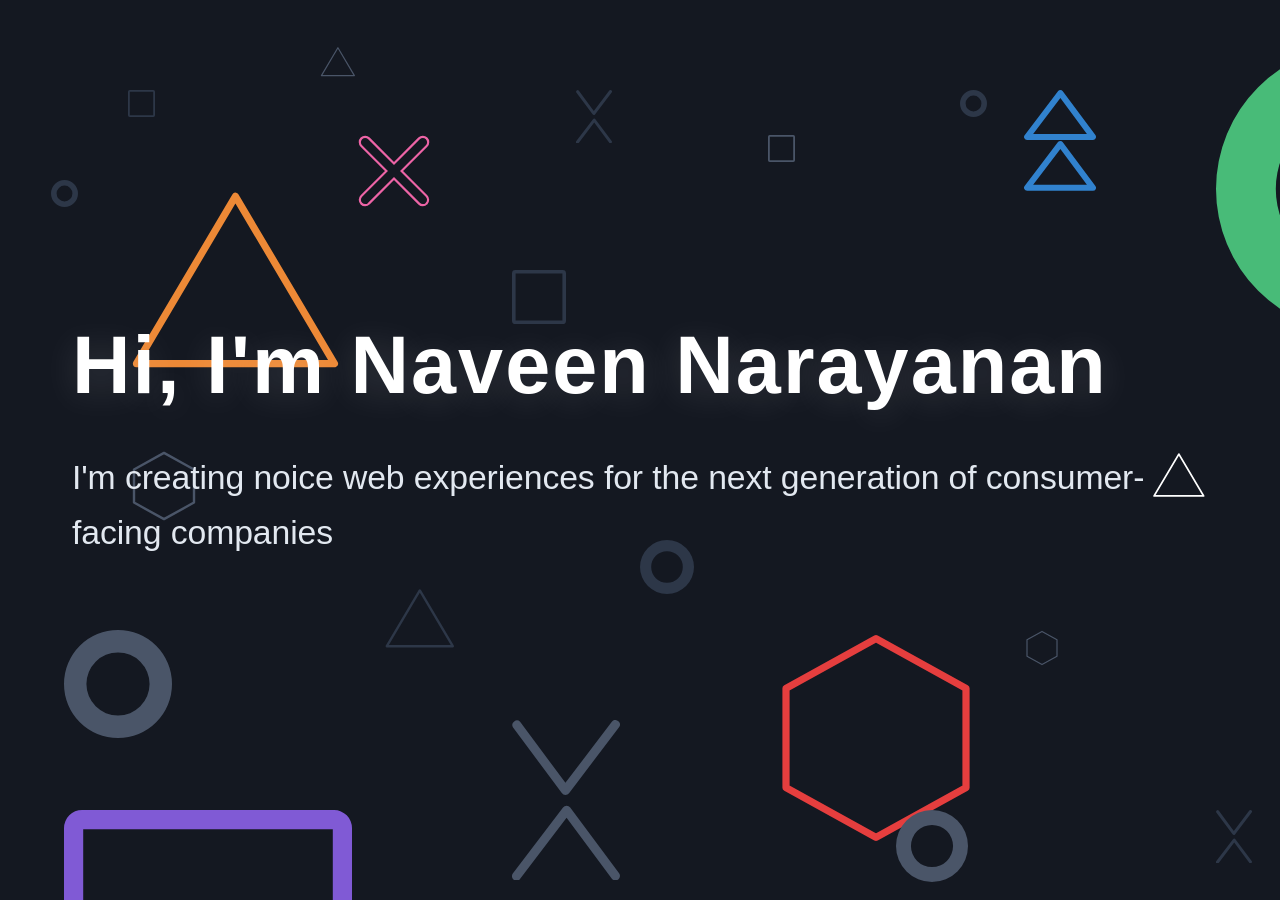
==== index.html @ 20675705 "Updates" ====
<!DOCTYPE html><html lang="en"><head><meta charSet="utf-8"/><meta http-equiv="x-ua-compatible" content="ie=edge"/><meta name="viewport" content="width=device-width, initial-scale=1, shrink-to-fit=no"/><meta name="generator" content="Gatsby 2.24.34"/><title data-react-helmet="true">Cara - Gatsby Starter Portfolio</title><link data-react-helmet="true" rel="icon" type="image/png" sizes="32x32" href="/favicon-32x32.png"/><link data-react-helmet="true" rel="icon" type="image/png" sizes="16x16" href="/favicon-16x16.png"/><link data-react-helmet="true" rel="apple-touch-icon" sizes="180x180" href="/apple-touch-icon.png"/><meta data-react-helmet="true" name="description" content="Playful and Colorful One-Page portfolio featuring Parallax effects and animations"/><meta data-react-helmet="true" name="image" content="https://cara.lekoarts.de/banner.jpg"/><meta data-react-helmet="true" property="og:title" content="Cara - Gatsby Starter Portfolio"/><meta data-react-helmet="true" property="og:url" content="https://cara.lekoarts.de"/><meta data-react-helmet="true" property="og:description" content="Playful and Colorful One-Page portfolio featuring Parallax effects and animations"/><meta data-react-helmet="true" property="og:image" content="https://cara.lekoarts.de/banner.jpg"/><meta data-react-helmet="true" property="og:type" content="website"/><meta data-react-helmet="true" property="og:image:alt" content="Playful and Colorful One-Page portfolio featuring Parallax effects and animations"/><meta data-react-helmet="true" name="twitter:card" content="summary_large_image"/><meta data-react-helmet="true" name="twitter:title" content="Cara - Gatsby Starter Portfolio"/><meta data-react-helmet="true" name="twitter:url" content="https://cara.lekoarts.de"/><meta data-react-helmet="true" name="twitter:description" content="Playful and Colorful One-Page portfolio featuring Parallax effects and animations"/><meta data-react-helmet="true" name="twitter:image" content="https://cara.lekoarts.de/banner.jpg"/><meta data-react-helmet="true" name="twitter:image:alt" content="Playful and Colorful One-Page portfolio featuring Parallax effects and animations"/><meta data-react-helmet="true" name="twitter:creator" content="@lekoarts_de"/><meta data-react-helmet="true" name="gatsby-theme" content="@lekoarts/gatsby-theme-cara"/><link rel="manifest" href="/manifest.webmanifest"/><meta name="theme-color" content="#f6ad55"/><link rel="apple-touch-icon" sizes="192x192" href="/android-chrome-192x192.png"/><link rel="apple-touch-icon" sizes="512x512" href="/android-chrome-512x512.png"/><link as="script" rel="preload" href="/webpack-runtime-1ce9310ed79b4cb9539c.js"/><link as="script" rel="preload" href="/framework-8c8d363c63d1a9a80d21.js"/><link as="script" rel="preload" href="/app-9f03ad0bcc05be706f16.js"/><link as="script" rel="preload" href="/component---node-modules-lekoarts-gatsby-theme-cara-src-templates-cara-tsx-279afef366e03d9f8320.js"/><link as="fetch" rel="preload" href="/page-data\index\page-data.json" crossorigin="anonymous"/><link as="fetch" rel="preload" href="/page-data/sq/d/318001574.json" crossorigin="anonymous"/><link as="fetch" rel="preload" href="/page-data\app-data.json" crossorigin="anonymous"/></head><body><script>(function() { try {
  var mode = localStorage.getItem('theme-ui-color-mode');
  if (!mode) return
  document.body.classList.add('theme-ui-' + mode);
} catch (e) {} })();</script><div id="___gatsby"><style data-emotion-css="7j32ix">body{--theme-ui-colors-transparent:var(--theme-ui-colors-transparent,transparent);--theme-ui-colors-black:var(--theme-ui-colors-black,#000);--theme-ui-colors-white:var(--theme-ui-colors-white,#fff);--theme-ui-colors-gray-0:var(--theme-ui-colors-gray-0,null);--theme-ui-colors-gray-1:var(--theme-ui-colors-gray-1,#f7fafc);--theme-ui-colors-gray-2:var(--theme-ui-colors-gray-2,#edf2f7);--theme-ui-colors-gray-3:var(--theme-ui-colors-gray-3,#e2e8f0);--theme-ui-colors-gray-4:var(--theme-ui-colors-gray-4,#cbd5e0);--theme-ui-colors-gray-5:var(--theme-ui-colors-gray-5,#a0aec0);--theme-ui-colors-gray-6:var(--theme-ui-colors-gray-6,#718096);--theme-ui-colors-gray-7:var(--theme-ui-colors-gray-7,#4a5568);--theme-ui-colors-gray-8:var(--theme-ui-colors-gray-8,#2d3748);--theme-ui-colors-gray-9:var(--theme-ui-colors-gray-9,#1a202c);--theme-ui-colors-red-0:var(--theme-ui-colors-red-0,null);--theme-ui-colors-red-1:var(--theme-ui-colors-red-1,#fff5f5);--theme-ui-colors-red-2:var(--theme-ui-colors-red-2,#fed7d7);--theme-ui-colors-red-3:var(--theme-ui-colors-red-3,#feb2b2);--theme-ui-colors-red-4:var(--theme-ui-colors-red-4,#fc8181);--theme-ui-colors-red-5:var(--theme-ui-colors-red-5,#f56565);--theme-ui-colors-red-6:var(--theme-ui-colors-red-6,#e53e3e);--theme-ui-colors-red-7:var(--theme-ui-colors-red-7,#c53030);--theme-ui-colors-red-8:var(--theme-ui-colors-red-8,#9b2c2c);--theme-ui-colors-red-9:var(--theme-ui-colors-red-9,#742a2a);--theme-ui-colors-orange-0:var(--theme-ui-colors-orange-0,null);--theme-ui-colors-orange-1:var(--theme-ui-colors-orange-1,#fffaf0);--theme-ui-colors-orange-2:var(--theme-ui-colors-orange-2,#feebc8);--theme-ui-colors-orange-3:var(--theme-ui-colors-orange-3,#fbd38d);--theme-ui-colors-orange-4:var(--theme-ui-colors-orange-4,#f6ad55);--theme-ui-colors-orange-5:var(--theme-ui-colors-orange-5,#ed8936);--theme-ui-colors-orange-6:var(--theme-ui-colors-orange-6,#dd6b20);--theme-ui-colors-orange-7:var(--theme-ui-colors-orange-7,#c05621);--theme-ui-colors-orange-8:var(--theme-ui-colors-orange-8,#9c4221);--theme-ui-colors-orange-9:var(--theme-ui-colors-orange-9,#7b341e);--theme-ui-colors-yellow-0:var(--theme-ui-colors-yellow-0,null);--theme-ui-colors-yellow-1:var(--theme-ui-colors-yellow-1,#fffff0);--theme-ui-colors-yellow-2:var(--theme-ui-colors-yellow-2,#fefcbf);--theme-ui-colors-yellow-3:var(--theme-ui-colors-yellow-3,#faf089);--theme-ui-colors-yellow-4:var(--theme-ui-colors-yellow-4,#f6e05e);--theme-ui-colors-yellow-5:var(--theme-ui-colors-yellow-5,#ecc94b);--theme-ui-colors-yellow-6:var(--theme-ui-colors-yellow-6,#d69e2e);--theme-ui-colors-yellow-7:var(--theme-ui-colors-yellow-7,#b7791f);--theme-ui-colors-yellow-8:var(--theme-ui-colors-yellow-8,#975a16);--theme-ui-colors-yellow-9:var(--theme-ui-colors-yellow-9,#744210);--theme-ui-colors-green-0:var(--theme-ui-colors-green-0,null);--theme-ui-colors-green-1:var(--theme-ui-colors-green-1,#f0fff4);--theme-ui-colors-green-2:var(--theme-ui-colors-green-2,#c6f6d5);--theme-ui-colors-green-3:var(--theme-ui-colors-green-3,#9ae6b4);--theme-ui-colors-green-4:var(--theme-ui-colors-green-4,#68d391);--theme-ui-colors-green-5:var(--theme-ui-colors-green-5,#48bb78);--theme-ui-colors-green-6:var(--theme-ui-colors-green-6,#38a169);--theme-ui-colors-green-7:var(--theme-ui-colors-green-7,#2f855a);--theme-ui-colors-green-8:var(--theme-ui-colors-green-8,#276749);--theme-ui-colors-green-9:var(--theme-ui-colors-green-9,#22543d);--theme-ui-colors-teal-0:var(--theme-ui-colors-teal-0,null);--theme-ui-colors-teal-1:var(--theme-ui-colors-teal-1,#e6fffa);--theme-ui-colors-teal-2:var(--theme-ui-colors-teal-2,#b2f5ea);--theme-ui-colors-teal-3:var(--theme-ui-colors-teal-3,#81e6d9);--theme-ui-colors-teal-4:var(--theme-ui-colors-teal-4,#4fd1c5);--theme-ui-colors-teal-5:var(--theme-ui-colors-teal-5,#38b2ac);--theme-ui-colors-teal-6:var(--theme-ui-colors-teal-6,#319795);--theme-ui-colors-teal-7:var(--theme-ui-colors-teal-7,#2c7a7b);--theme-ui-colors-teal-8:var(--theme-ui-colors-teal-8,#285e61);--theme-ui-colors-teal-9:var(--theme-ui-colors-teal-9,#234e52);--theme-ui-colors-blue-0:var(--theme-ui-colors-blue-0,null);--theme-ui-colors-blue-1:var(--theme-ui-colors-blue-1,#ebf8ff);--theme-ui-colors-blue-2:var(--theme-ui-colors-blue-2,#bee3f8);--theme-ui-colors-blue-3:var(--theme-ui-colors-blue-3,#90cdf4);--theme-ui-colors-blue-4:var(--theme-ui-colors-blue-4,#63b3ed);--theme-ui-colors-blue-5:var(--theme-ui-colors-blue-5,#4299e1);--theme-ui-colors-blue-6:var(--theme-ui-colors-blue-6,#3182ce);--theme-ui-colors-blue-7:var(--theme-ui-colors-blue-7,#2b6cb0);--theme-ui-colors-blue-8:var(--theme-ui-colors-blue-8,#2c5282);--theme-ui-colors-blue-9:var(--theme-ui-colors-blue-9,#2a4365);--theme-ui-colors-indigo-0:var(--theme-ui-colors-indigo-0,null);--theme-ui-colors-indigo-1:var(--theme-ui-colors-indigo-1,#ebf4ff);--theme-ui-colors-indigo-2:var(--theme-ui-colors-indigo-2,#c3dafe);--theme-ui-colors-indigo-3:var(--theme-ui-colors-indigo-3,#a3bffa);--theme-ui-colors-indigo-4:var(--theme-ui-colors-indigo-4,#7f9cf5);--theme-ui-colors-indigo-5:var(--theme-ui-colors-indigo-5,#667eea);--theme-ui-colors-indigo-6:var(--theme-ui-colors-indigo-6,#5a67d8);--theme-ui-colors-indigo-7:var(--theme-ui-colors-indigo-7,#4c51bf);--theme-ui-colors-indigo-8:var(--theme-ui-colors-indigo-8,#434190);--theme-ui-colors-indigo-9:var(--theme-ui-colors-indigo-9,#3c366b);--theme-ui-colors-purple-0:var(--theme-ui-colors-purple-0,null);--theme-ui-colors-purple-1:var(--theme-ui-colors-purple-1,#faf5ff);--theme-ui-colors-purple-2:var(--theme-ui-colors-purple-2,#e9d8fd);--theme-ui-colors-purple-3:var(--theme-ui-colors-purple-3,#d6bcfa);--theme-ui-colors-purple-4:var(--theme-ui-colors-purple-4,#b794f4);--theme-ui-colors-purple-5:var(--theme-ui-colors-purple-5,#9f7aea);--theme-ui-colors-purple-6:var(--theme-ui-colors-purple-6,#805ad5);--theme-ui-colors-purple-7:var(--theme-ui-colors-purple-7,#6b46c1);--theme-ui-colors-purple-8:var(--theme-ui-colors-purple-8,#553c9a);--theme-ui-colors-purple-9:var(--theme-ui-colors-purple-9,#44337a);--theme-ui-colors-pink-0:var(--theme-ui-colors-pink-0,null);--theme-ui-colors-pink-1:var(--theme-ui-colors-pink-1,#fff5f7);--theme-ui-colors-pink-2:var(--theme-ui-colors-pink-2,#fed7e2);--theme-ui-colors-pink-3:var(--theme-ui-colors-pink-3,#fbb6ce);--theme-ui-colors-pink-4:var(--theme-ui-colors-pink-4,#f687b3);--theme-ui-colors-pink-5:var(--theme-ui-colors-pink-5,#ed64a6);--theme-ui-colors-pink-6:var(--theme-ui-colors-pink-6,#d53f8c);--theme-ui-colors-pink-7:var(--theme-ui-colors-pink-7,#b83280);--theme-ui-colors-pink-8:var(--theme-ui-colors-pink-8,#97266d);--theme-ui-colors-pink-9:var(--theme-ui-colors-pink-9,#702459);--theme-ui-colors-grayDark:var(--theme-ui-colors-grayDark,#2d3748);--theme-ui-colors-text:var(--theme-ui-colors-text,#e2e8f0);--theme-ui-colors-background:var(--theme-ui-colors-background,#141821);--theme-ui-colors-primary:var(--theme-ui-colors-primary,#f6ad55);--theme-ui-colors-primaryHover:var(--theme-ui-colors-primaryHover,#2c5282);--theme-ui-colors-secondary:var(--theme-ui-colors-secondary,#5a67d8);--theme-ui-colors-muted:var(--theme-ui-colors-muted,#e2e8f0);--theme-ui-colors-success:var(--theme-ui-colors-success,#9ae6b4);--theme-ui-colors-info:var(--theme-ui-colors-info,#63b3ed);--theme-ui-colors-warning:var(--theme-ui-colors-warning,#faf089);--theme-ui-colors-danger:var(--theme-ui-colors-danger,#feb2b2);--theme-ui-colors-light:var(--theme-ui-colors-light,#f7fafc);--theme-ui-colors-dark:var(--theme-ui-colors-dark,#2d3748);--theme-ui-colors-textMuted:var(--theme-ui-colors-textMuted,#a0aec0);--theme-ui-colors-heading:var(--theme-ui-colors-heading,#fff);--theme-ui-colors-divider:var(--theme-ui-colors-divider,#2d3748);--theme-ui-colors-icon_brightest:var(--theme-ui-colors-icon_brightest,#fff);--theme-ui-colors-icon_darker:var(--theme-ui-colors-icon_darker,#4a5568);--theme-ui-colors-icon_darkest:var(--theme-ui-colors-icon_darkest,#2d3748);--theme-ui-colors-icon_red:var(--theme-ui-colors-icon_red,#e53e3e);--theme-ui-colors-icon_blue:var(--theme-ui-colors-icon_blue,#3182ce);--theme-ui-colors-icon_orange:var(--theme-ui-colors-icon_orange,#ed8936);--theme-ui-colors-icon_yellow:var(--theme-ui-colors-icon_yellow,#ecc94b);--theme-ui-colors-icon_pink:var(--theme-ui-colors-icon_pink,#ed64a6);--theme-ui-colors-icon_purple:var(--theme-ui-colors-icon_purple,#805ad5);--theme-ui-colors-icon_green:var(--theme-ui-colors-icon_green,#48bb78);color:var(--theme-ui-colors-text,#e2e8f0);background-color:var(--theme-ui-colors-background,#141821);}body.theme-ui-light{--theme-ui-colors-text:var(--theme-ui-colors-modes-light-text,#2d3748);--theme-ui-colors-heading:var(--theme-ui-colors-modes-light-heading,#000);--theme-ui-colors-primary:var(--theme-ui-colors-modes-light-primary,#c05621);--theme-ui-colors-background:var(--theme-ui-colors-modes-light-background,#f7fafc);--theme-ui-colors-divider:var(--theme-ui-colors-modes-light-divider,#edf2f7);--theme-ui-colors-textMuted:var(--theme-ui-colors-modes-light-textMuted,#718096);--theme-ui-colors-icon_brightest:var(--theme-ui-colors-modes-light-icon_brightest,#edf2f7);--theme-ui-colors-icon_darker:var(--theme-ui-colors-modes-light-icon_darker,#cbd5e0);--theme-ui-colors-icon_darkest:var(--theme-ui-colors-modes-light-icon_darkest,#718096);}</style><style data-emotion-css="xopoh3">*{box-sizing:border-box;}body{margin:0;font-family:-apple-system,BlinkMacSystemFont,"Segoe UI",Roboto,"Helvetica Neue",Arial,"Noto Sans",sans-serif,"Apple Color Emoji","Segoe UI Emoji","Segoe UI Symbol","Noto Color Emoji";line-height:1.625;font-weight:400;padding:0;box-sizing:border-box;text-rendering:optimizeLegibility;-webkit-font-smoothing:antialiased;-moz-osx-font-smoothing:grayscale;color:var(--theme-ui-colors-text,#e2e8f0);background-color:var(--theme-ui-colors-background,#141821);}body a{color:var(--theme-ui-colors-primary,#f6ad55);-webkit-text-decoration:none;text-decoration:none;-webkit-transition:all 0.3s ease-in-out;transition:all 0.3s ease-in-out;}body a:hover{color:var(--theme-ui-colors-primary,#f6ad55);-webkit-text-decoration:none;text-decoration:none;}</style><div style="outline:none" tabindex="-1" id="gatsby-focus-wrapper"><style data-emotion-css="519kn6">*{box-sizing:inherit;}*:before{box-sizing:inherit;}*:after{box-sizing:inherit;}html{font-size:18px;-webkit-text-size-adjust:100%;}img{border-style:none;}pre{font-family:monospace;font-size:1em;}[hidden]{display:none;}::selection{background-color:var(--theme-ui-colors-primary,#f6ad55);color:var(--theme-ui-colors-background,#141821);}</style><main class=""><div style="position:absolute;width:100%;height:100%;overflow:scroll;overflow-y:scroll;overflow-x:hidden;-webkit-overflow-scrolling:touch;-webkit-transform:translate(0px,0px);-ms-transform:translate(0px,0px);transform:translate3d(0px,0px,0px)"></div></main></div><div id="gatsby-announcer" style="position:absolute;top:0;width:1px;height:1px;padding:0;overflow:hidden;clip:rect(0, 0, 0, 0);white-space:nowrap;border:0" aria-live="assertive" aria-atomic="true"></div></div><script id="gatsby-script-loader">/*<![CDATA[*/window.pagePath="/";/*]]>*/</script><script id="gatsby-chunk-mapping">/*<![CDATA[*/window.___chunkMapping={"polyfill":["/polyfill-05ca266ba135f47d33f0.js"],"app":["/app-9f03ad0bcc05be706f16.js"],"component---node-modules-gatsby-plugin-offline-app-shell-js":["/component---node-modules-gatsby-plugin-offline-app-shell-js-02e8e9a638a311206d60.js"],"component---node-modules-lekoarts-gatsby-theme-cara-src-templates-cara-tsx":["/component---node-modules-lekoarts-gatsby-theme-cara-src-templates-cara-tsx-279afef366e03d9f8320.js"]};/*]]>*/</script><script src="/polyfill-05ca266ba135f47d33f0.js" nomodule=""></script><script src="/component---node-modules-lekoarts-gatsby-theme-cara-src-templates-cara-tsx-279afef366e03d9f8320.js" async=""></script><script src="/app-9f03ad0bcc05be706f16.js" async=""></script><script src="/framework-8c8d363c63d1a9a80d21.js" async=""></script><script src="/webpack-runtime-1ce9310ed79b4cb9539c.js" async=""></script></body></html>
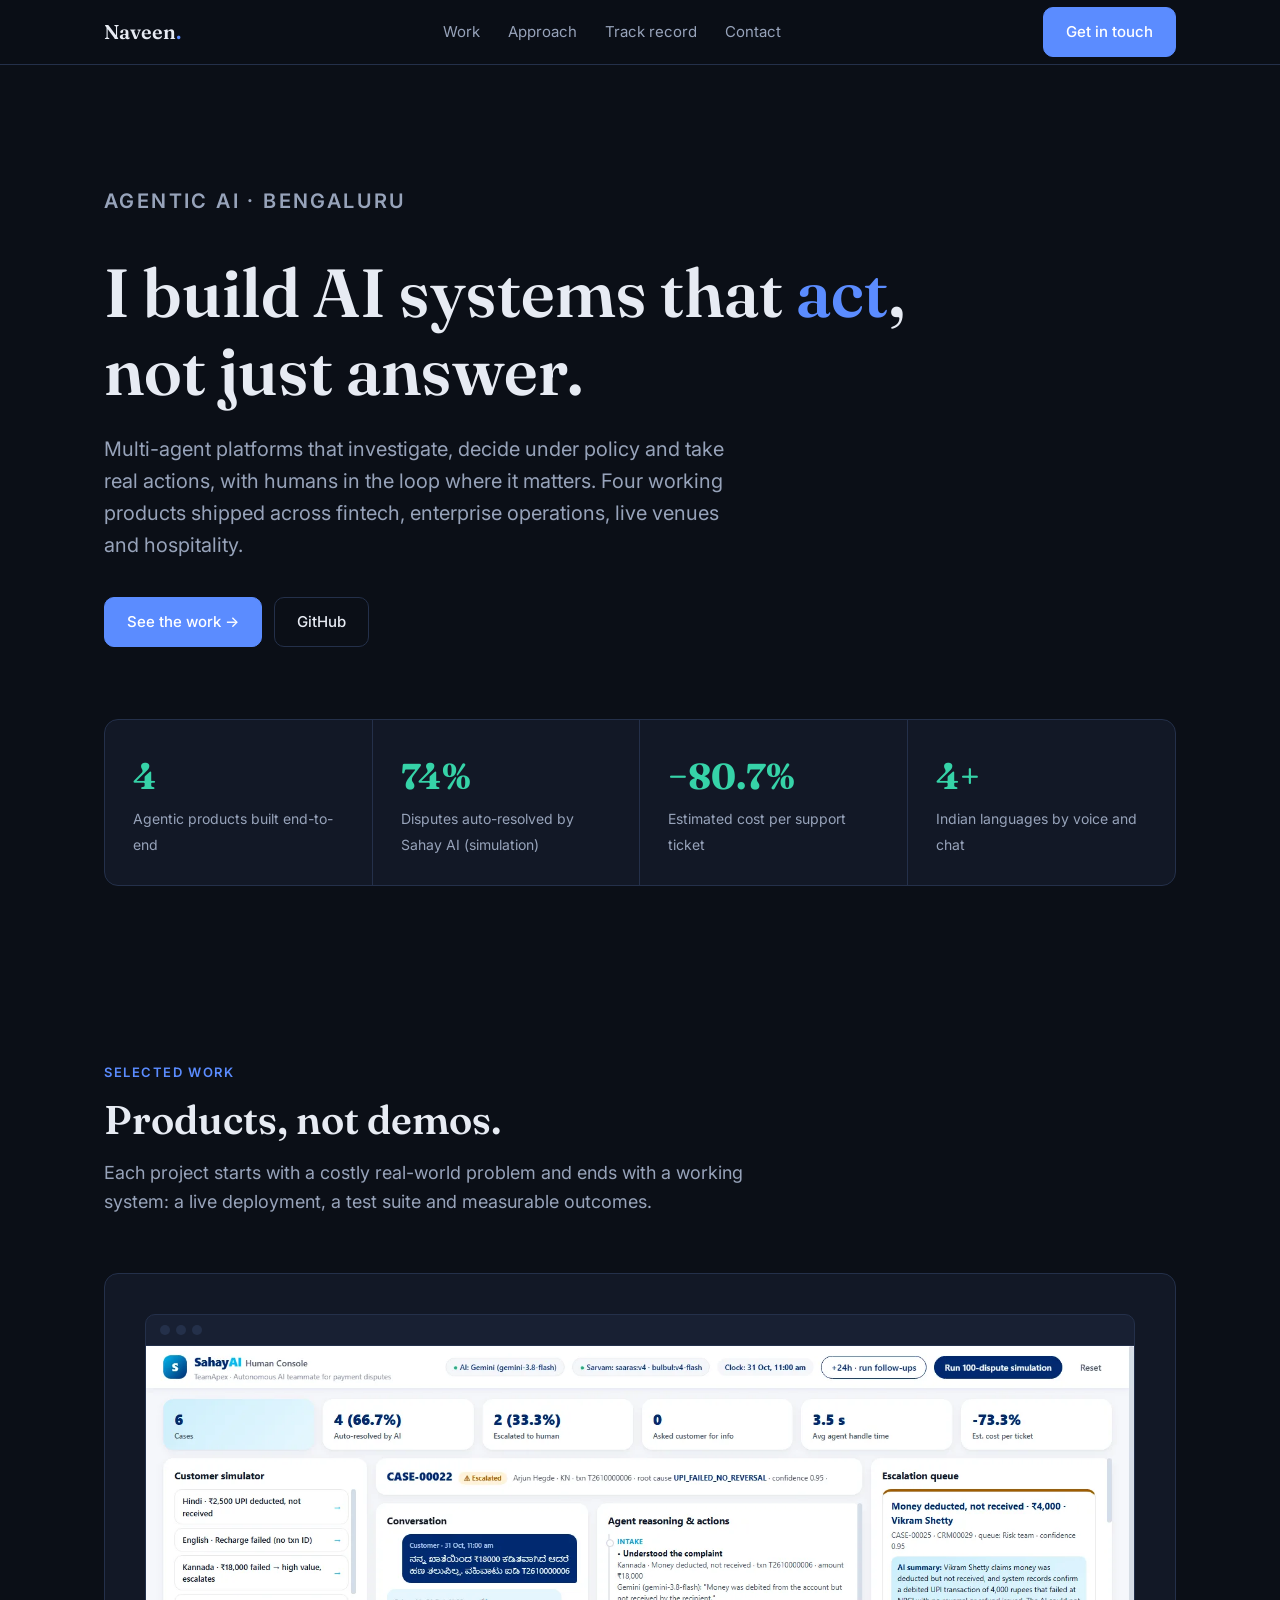
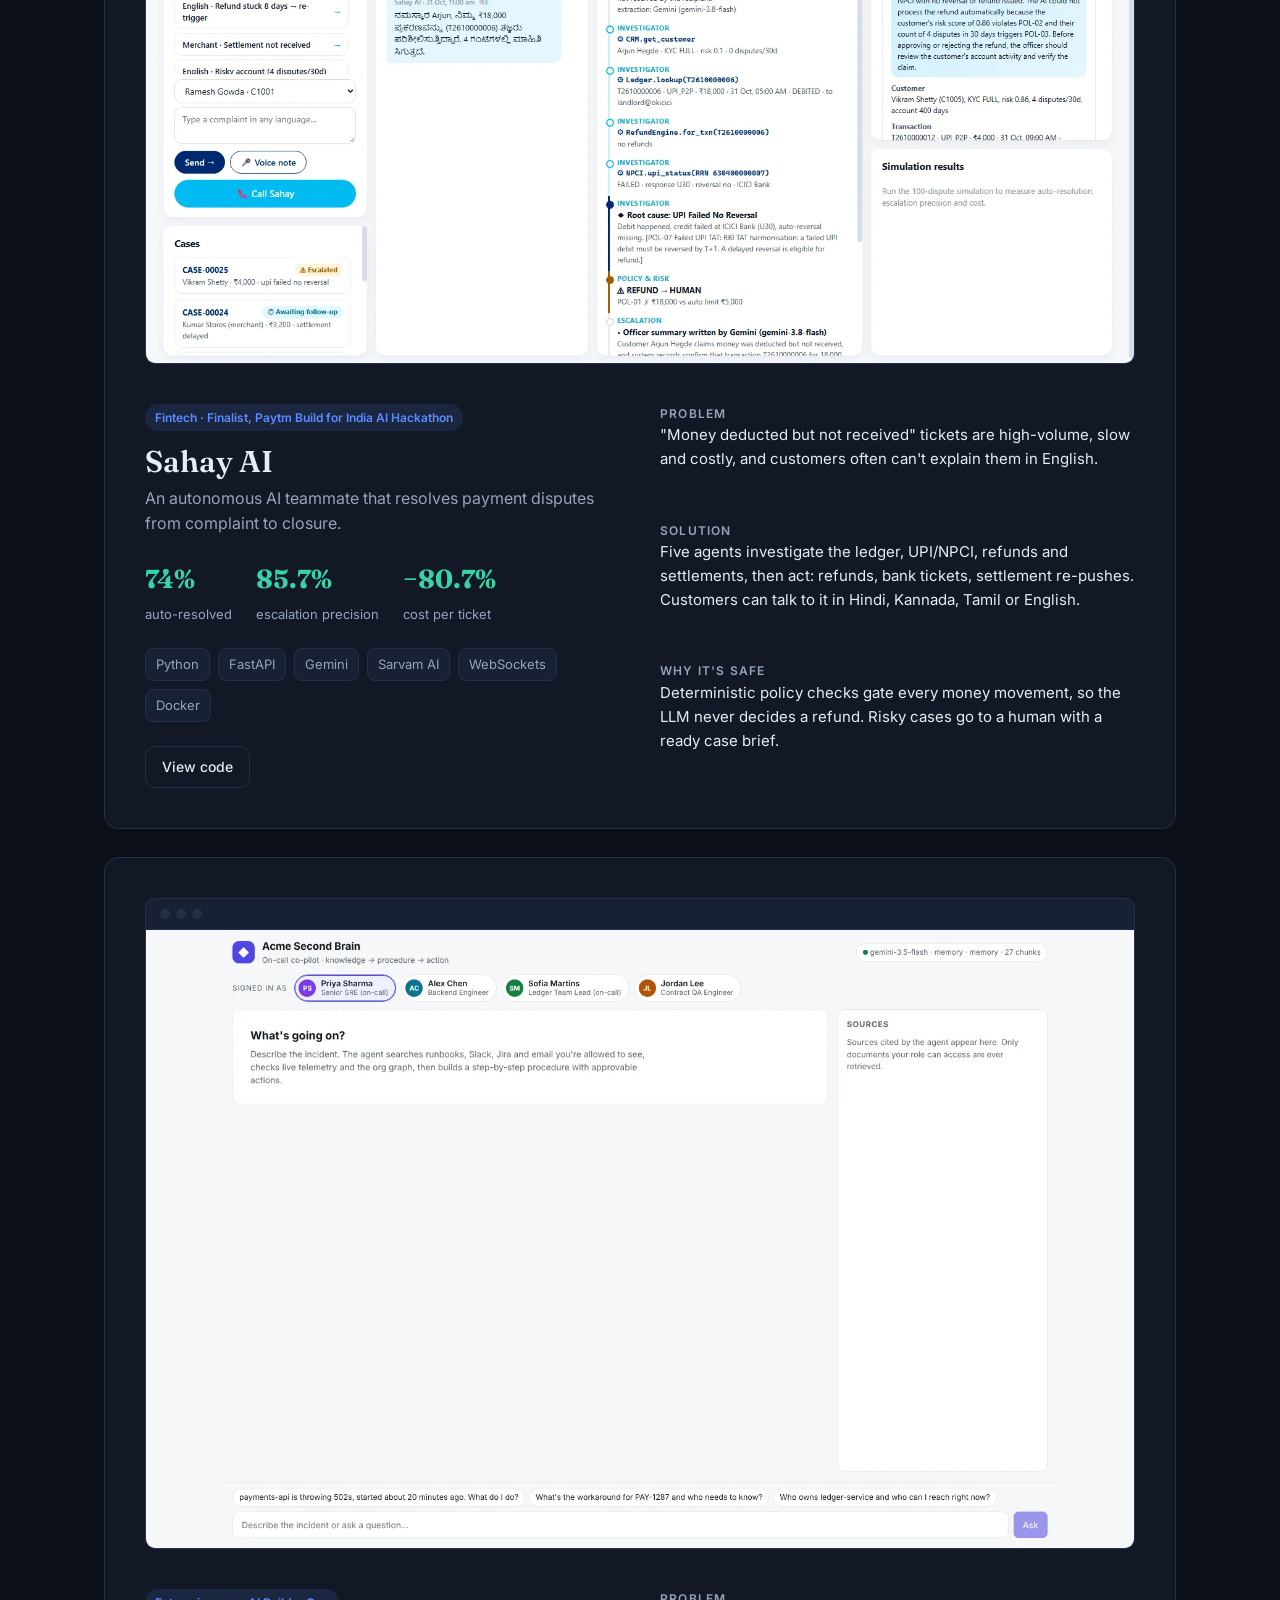
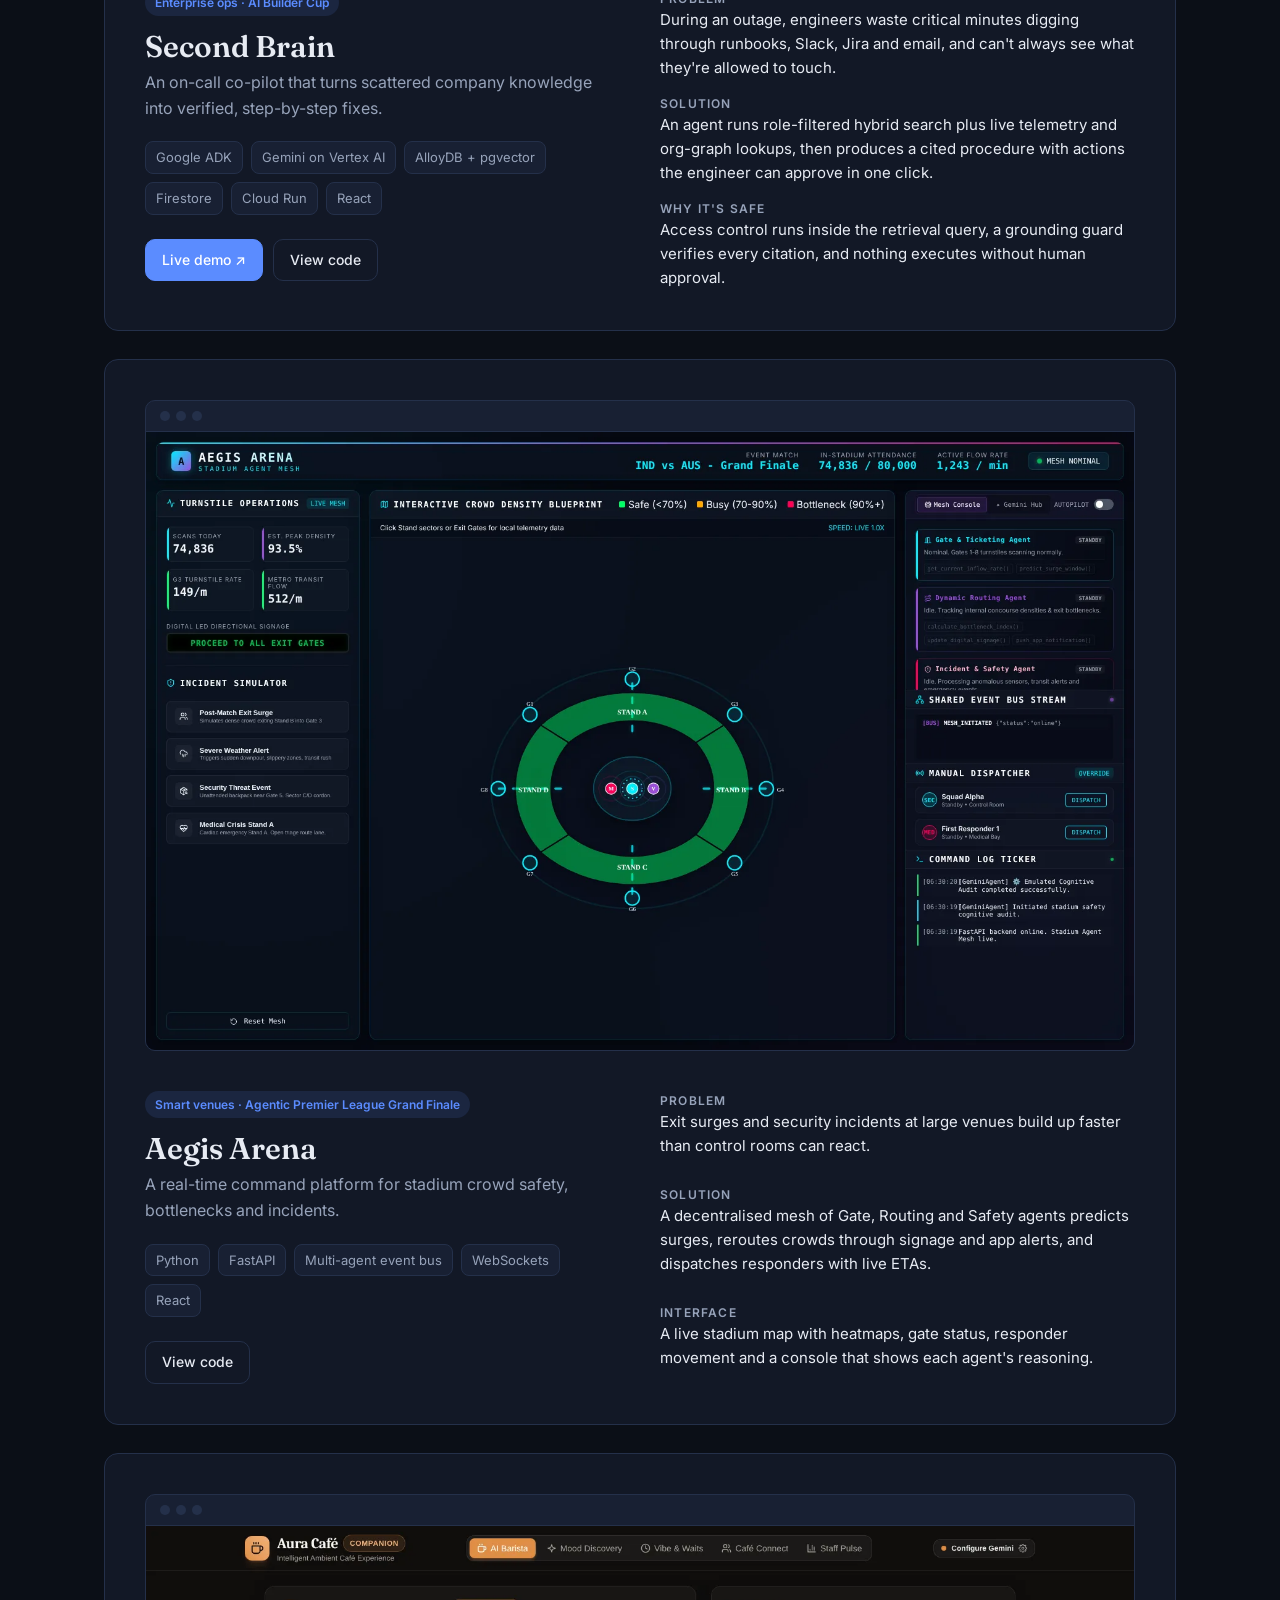
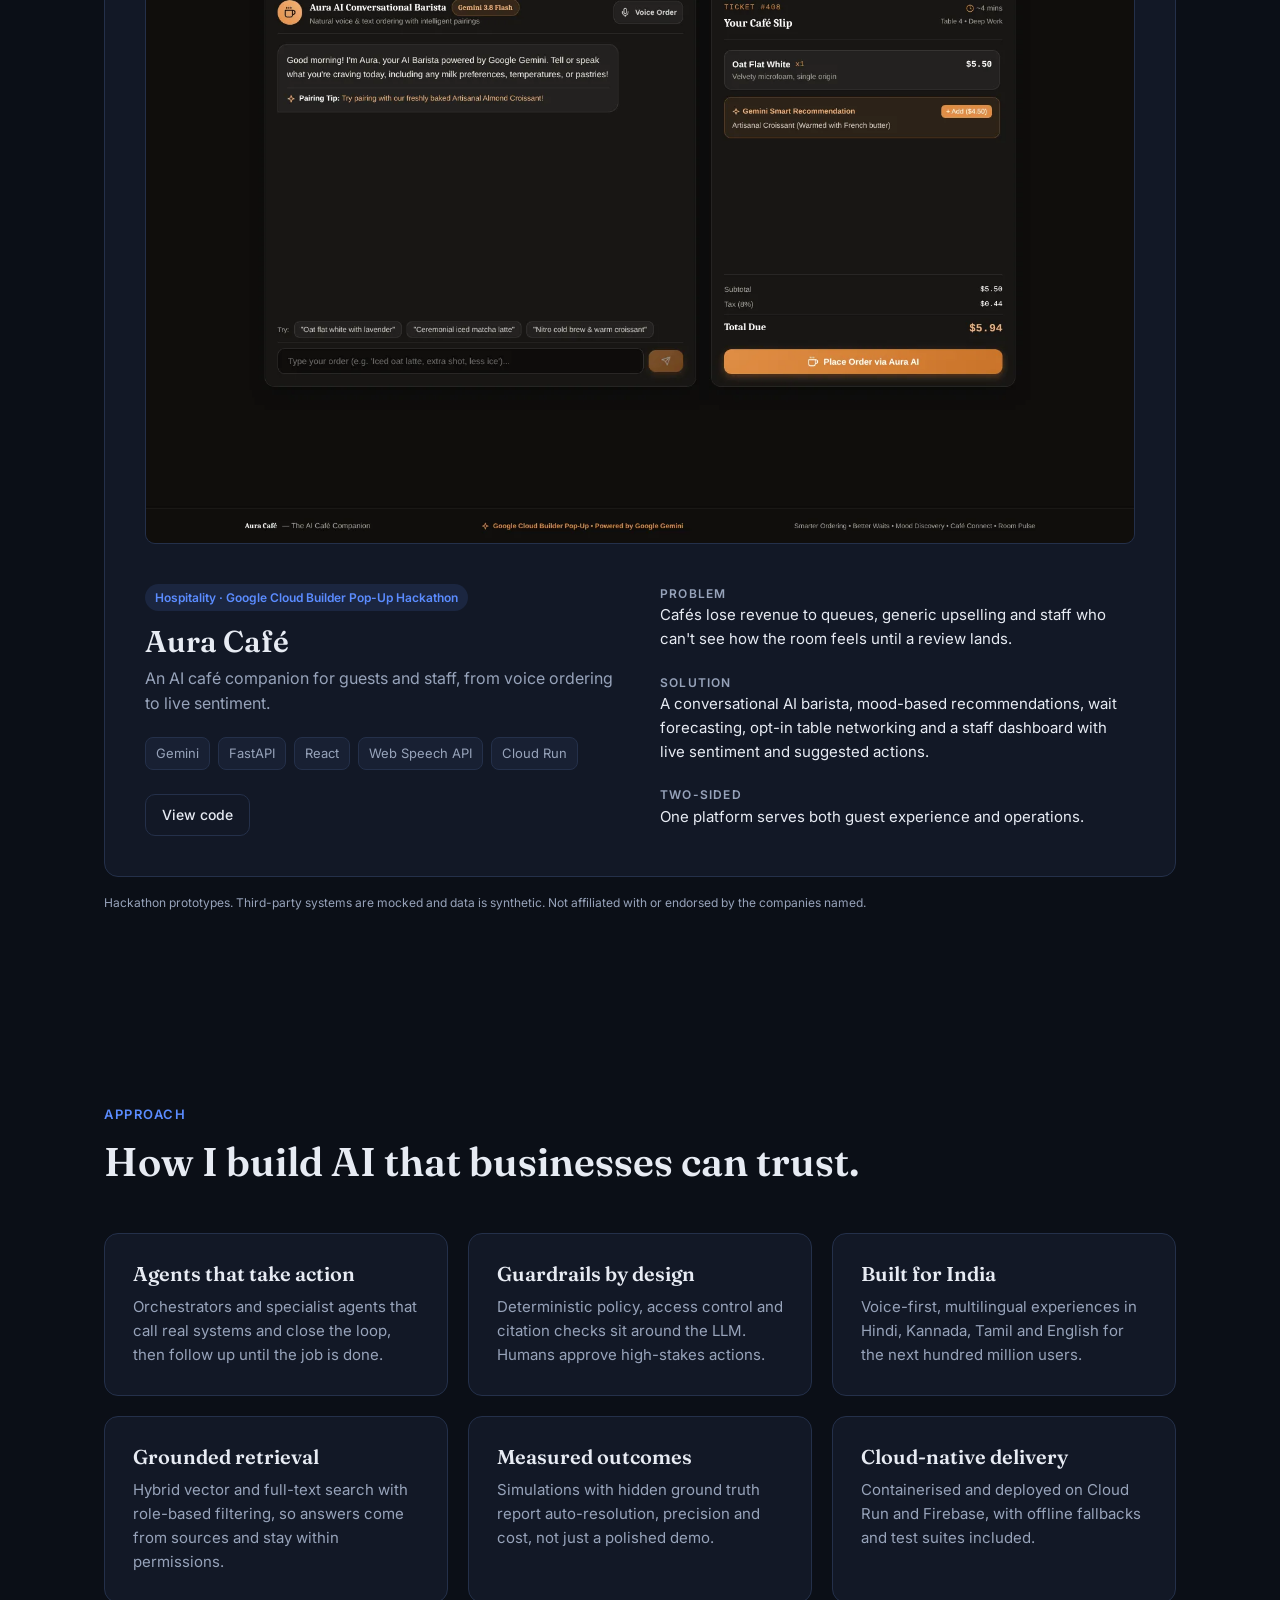
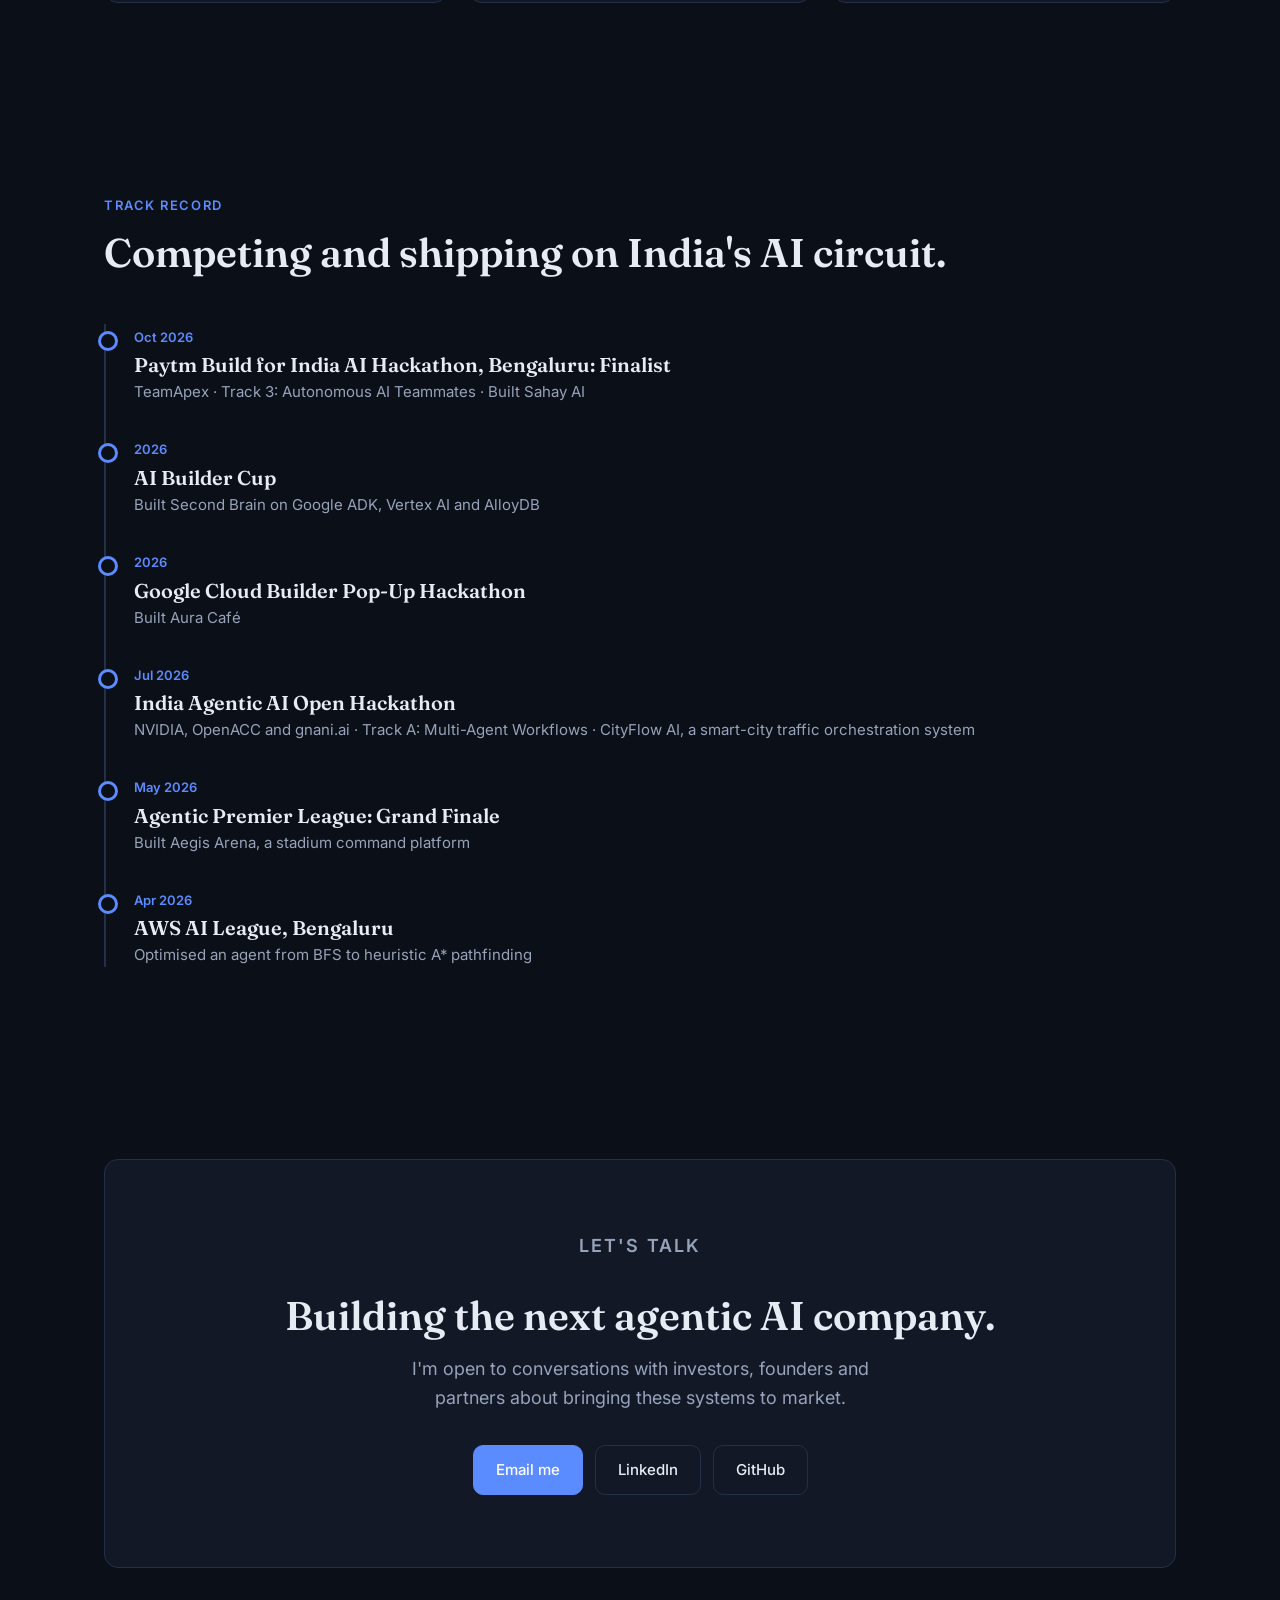
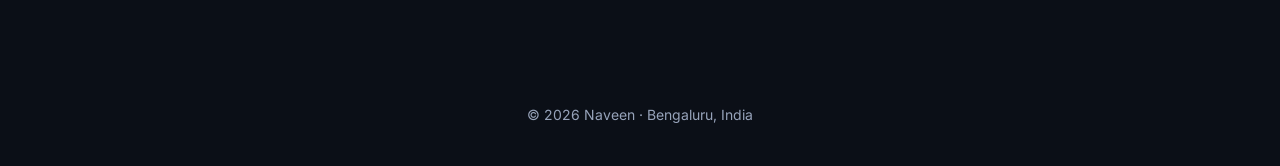
==== commit 87fbe3d9: "first commit" ====
--- a/index.html
+++ b/index.html
@@ -1,5 +1,433 @@
-<!DOCTYPE html><html lang="en"><head><meta charSet="utf-8"/><meta http-equiv="x-ua-compatible" content="ie=edge"/><meta name="viewport" content="width=device-width, initial-scale=1, shrink-to-fit=no"/><meta name="generator" content="Gatsby 2.24.34"/><title data-react-helmet="true">Cara - Gatsby Starter Portfolio</title><link data-react-helmet="true" rel="icon" type="image/png" sizes="32x32" href="/favicon-32x32.png"/><link data-react-helmet="true" rel="icon" type="image/png" sizes="16x16" href="/favicon-16x16.png"/><link data-react-helmet="true" rel="apple-touch-icon" sizes="180x180" href="/apple-touch-icon.png"/><meta data-react-helmet="true" name="description" content="Playful and Colorful One-Page portfolio featuring Parallax effects and animations"/><meta data-react-helmet="true" name="image" content="https://cara.lekoarts.de/banner.jpg"/><meta data-react-helmet="true" property="og:title" content="Cara - Gatsby Starter Portfolio"/><meta data-react-helmet="true" property="og:url" content="https://cara.lekoarts.de"/><meta data-react-helmet="true" property="og:description" content="Playful and Colorful One-Page portfolio featuring Parallax effects and animations"/><meta data-react-helmet="true" property="og:image" content="https://cara.lekoarts.de/banner.jpg"/><meta data-react-helmet="true" property="og:type" content="website"/><meta data-react-helmet="true" property="og:image:alt" content="Playful and Colorful One-Page portfolio featuring Parallax effects and animations"/><meta data-react-helmet="true" name="twitter:card" content="summary_large_image"/><meta data-react-helmet="true" name="twitter:title" content="Cara - Gatsby Starter Portfolio"/><meta data-react-helmet="true" name="twitter:url" content="https://cara.lekoarts.de"/><meta data-react-helmet="true" name="twitter:description" content="Playful and Colorful One-Page portfolio featuring Parallax effects and animations"/><meta data-react-helmet="true" name="twitter:image" content="https://cara.lekoarts.de/banner.jpg"/><meta data-react-helmet="true" name="twitter:image:alt" content="Playful and Colorful One-Page portfolio featuring Parallax effects and animations"/><meta data-react-helmet="true" name="twitter:creator" content="@lekoarts_de"/><meta data-react-helmet="true" name="gatsby-theme" content="@lekoarts/gatsby-theme-cara"/><link rel="manifest" href="/manifest.webmanifest"/><meta name="theme-color" content="#f6ad55"/><link rel="apple-touch-icon" sizes="192x192" href="/android-chrome-192x192.png"/><link rel="apple-touch-icon" sizes="512x512" href="/android-chrome-512x512.png"/><link as="script" rel="preload" href="/webpack-runtime-1ce9310ed79b4cb9539c.js"/><link as="script" rel="preload" href="/framework-8c8d363c63d1a9a80d21.js"/><link as="script" rel="preload" href="/app-9f03ad0bcc05be706f16.js"/><link as="script" rel="preload" href="/component---node-modules-lekoarts-gatsby-theme-cara-src-templates-cara-tsx-279afef366e03d9f8320.js"/><link as="fetch" rel="preload" href="/page-data\index\page-data.json" crossorigin="anonymous"/><link as="fetch" rel="preload" href="/page-data/sq/d/318001574.json" crossorigin="anonymous"/><link as="fetch" rel="preload" href="/page-data\app-data.json" crossorigin="anonymous"/></head><body><script>(function() { try {
-  var mode = localStorage.getItem('theme-ui-color-mode');
-  if (!mode) return
-  document.body.classList.add('theme-ui-' + mode);
-} catch (e) {} })();</script><div id="___gatsby"><style data-emotion-css="7j32ix">body{--theme-ui-colors-transparent:var(--theme-ui-colors-transparent,transparent);--theme-ui-colors-black:var(--theme-ui-colors-black,#000);--theme-ui-colors-white:var(--theme-ui-colors-white,#fff);--theme-ui-colors-gray-0:var(--theme-ui-colors-gray-0,null);--theme-ui-colors-gray-1:var(--theme-ui-colors-gray-1,#f7fafc);--theme-ui-colors-gray-2:var(--theme-ui-colors-gray-2,#edf2f7);--theme-ui-colors-gray-3:var(--theme-ui-colors-gray-3,#e2e8f0);--theme-ui-colors-gray-4:var(--theme-ui-colors-gray-4,#cbd5e0);--theme-ui-colors-gray-5:var(--theme-ui-colors-gray-5,#a0aec0);--theme-ui-colors-gray-6:var(--theme-ui-colors-gray-6,#718096);--theme-ui-colors-gray-7:var(--theme-ui-colors-gray-7,#4a5568);--theme-ui-colors-gray-8:var(--theme-ui-colors-gray-8,#2d3748);--theme-ui-colors-gray-9:var(--theme-ui-colors-gray-9,#1a202c);--theme-ui-colors-red-0:var(--theme-ui-colors-red-0,null);--theme-ui-colors-red-1:var(--theme-ui-colors-red-1,#fff5f5);--theme-ui-colors-red-2:var(--theme-ui-colors-red-2,#fed7d7);--theme-ui-colors-red-3:var(--theme-ui-colors-red-3,#feb2b2);--theme-ui-colors-red-4:var(--theme-ui-colors-red-4,#fc8181);--theme-ui-colors-red-5:var(--theme-ui-colors-red-5,#f56565);--theme-ui-colors-red-6:var(--theme-ui-colors-red-6,#e53e3e);--theme-ui-colors-red-7:var(--theme-ui-colors-red-7,#c53030);--theme-ui-colors-red-8:var(--theme-ui-colors-red-8,#9b2c2c);--theme-ui-colors-red-9:var(--theme-ui-colors-red-9,#742a2a);--theme-ui-colors-orange-0:var(--theme-ui-colors-orange-0,null);--theme-ui-colors-orange-1:var(--theme-ui-colors-orange-1,#fffaf0);--theme-ui-colors-orange-2:var(--theme-ui-colors-orange-2,#feebc8);--theme-ui-colors-orange-3:var(--theme-ui-colors-orange-3,#fbd38d);--theme-ui-colors-orange-4:var(--theme-ui-colors-orange-4,#f6ad55);--theme-ui-colors-orange-5:var(--theme-ui-colors-orange-5,#ed8936);--theme-ui-colors-orange-6:var(--theme-ui-colors-orange-6,#dd6b20);--theme-ui-colors-orange-7:var(--theme-ui-colors-orange-7,#c05621);--theme-ui-colors-orange-8:var(--theme-ui-colors-orange-8,#9c4221);--theme-ui-colors-orange-9:var(--theme-ui-colors-orange-9,#7b341e);--theme-ui-colors-yellow-0:var(--theme-ui-colors-yellow-0,null);--theme-ui-colors-yellow-1:var(--theme-ui-colors-yellow-1,#fffff0);--theme-ui-colors-yellow-2:var(--theme-ui-colors-yellow-2,#fefcbf);--theme-ui-colors-yellow-3:var(--theme-ui-colors-yellow-3,#faf089);--theme-ui-colors-yellow-4:var(--theme-ui-colors-yellow-4,#f6e05e);--theme-ui-colors-yellow-5:var(--theme-ui-colors-yellow-5,#ecc94b);--theme-ui-colors-yellow-6:var(--theme-ui-colors-yellow-6,#d69e2e);--theme-ui-colors-yellow-7:var(--theme-ui-colors-yellow-7,#b7791f);--theme-ui-colors-yellow-8:var(--theme-ui-colors-yellow-8,#975a16);--theme-ui-colors-yellow-9:var(--theme-ui-colors-yellow-9,#744210);--theme-ui-colors-green-0:var(--theme-ui-colors-green-0,null);--theme-ui-colors-green-1:var(--theme-ui-colors-green-1,#f0fff4);--theme-ui-colors-green-2:var(--theme-ui-colors-green-2,#c6f6d5);--theme-ui-colors-green-3:var(--theme-ui-colors-green-3,#9ae6b4);--theme-ui-colors-green-4:var(--theme-ui-colors-green-4,#68d391);--theme-ui-colors-green-5:var(--theme-ui-colors-green-5,#48bb78);--theme-ui-colors-green-6:var(--theme-ui-colors-green-6,#38a169);--theme-ui-colors-green-7:var(--theme-ui-colors-green-7,#2f855a);--theme-ui-colors-green-8:var(--theme-ui-colors-green-8,#276749);--theme-ui-colors-green-9:var(--theme-ui-colors-green-9,#22543d);--theme-ui-colors-teal-0:var(--theme-ui-colors-teal-0,null);--theme-ui-colors-teal-1:var(--theme-ui-colors-teal-1,#e6fffa);--theme-ui-colors-teal-2:var(--theme-ui-colors-teal-2,#b2f5ea);--theme-ui-colors-teal-3:var(--theme-ui-colors-teal-3,#81e6d9);--theme-ui-colors-teal-4:var(--theme-ui-colors-teal-4,#4fd1c5);--theme-ui-colors-teal-5:var(--theme-ui-colors-teal-5,#38b2ac);--theme-ui-colors-teal-6:var(--theme-ui-colors-teal-6,#319795);--theme-ui-colors-teal-7:var(--theme-ui-colors-teal-7,#2c7a7b);--theme-ui-colors-teal-8:var(--theme-ui-colors-teal-8,#285e61);--theme-ui-colors-teal-9:var(--theme-ui-colors-teal-9,#234e52);--theme-ui-colors-blue-0:var(--theme-ui-colors-blue-0,null);--theme-ui-colors-blue-1:var(--theme-ui-colors-blue-1,#ebf8ff);--theme-ui-colors-blue-2:var(--theme-ui-colors-blue-2,#bee3f8);--theme-ui-colors-blue-3:var(--theme-ui-colors-blue-3,#90cdf4);--theme-ui-colors-blue-4:var(--theme-ui-colors-blue-4,#63b3ed);--theme-ui-colors-blue-5:var(--theme-ui-colors-blue-5,#4299e1);--theme-ui-colors-blue-6:var(--theme-ui-colors-blue-6,#3182ce);--theme-ui-colors-blue-7:var(--theme-ui-colors-blue-7,#2b6cb0);--theme-ui-colors-blue-8:var(--theme-ui-colors-blue-8,#2c5282);--theme-ui-colors-blue-9:var(--theme-ui-colors-blue-9,#2a4365);--theme-ui-colors-indigo-0:var(--theme-ui-colors-indigo-0,null);--theme-ui-colors-indigo-1:var(--theme-ui-colors-indigo-1,#ebf4ff);--theme-ui-colors-indigo-2:var(--theme-ui-colors-indigo-2,#c3dafe);--theme-ui-colors-indigo-3:var(--theme-ui-colors-indigo-3,#a3bffa);--theme-ui-colors-indigo-4:var(--theme-ui-colors-indigo-4,#7f9cf5);--theme-ui-colors-indigo-5:var(--theme-ui-colors-indigo-5,#667eea);--theme-ui-colors-indigo-6:var(--theme-ui-colors-indigo-6,#5a67d8);--theme-ui-colors-indigo-7:var(--theme-ui-colors-indigo-7,#4c51bf);--theme-ui-colors-indigo-8:var(--theme-ui-colors-indigo-8,#434190);--theme-ui-colors-indigo-9:var(--theme-ui-colors-indigo-9,#3c366b);--theme-ui-colors-purple-0:var(--theme-ui-colors-purple-0,null);--theme-ui-colors-purple-1:var(--theme-ui-colors-purple-1,#faf5ff);--theme-ui-colors-purple-2:var(--theme-ui-colors-purple-2,#e9d8fd);--theme-ui-colors-purple-3:var(--theme-ui-colors-purple-3,#d6bcfa);--theme-ui-colors-purple-4:var(--theme-ui-colors-purple-4,#b794f4);--theme-ui-colors-purple-5:var(--theme-ui-colors-purple-5,#9f7aea);--theme-ui-colors-purple-6:var(--theme-ui-colors-purple-6,#805ad5);--theme-ui-colors-purple-7:var(--theme-ui-colors-purple-7,#6b46c1);--theme-ui-colors-purple-8:var(--theme-ui-colors-purple-8,#553c9a);--theme-ui-colors-purple-9:var(--theme-ui-colors-purple-9,#44337a);--theme-ui-colors-pink-0:var(--theme-ui-colors-pink-0,null);--theme-ui-colors-pink-1:var(--theme-ui-colors-pink-1,#fff5f7);--theme-ui-colors-pink-2:var(--theme-ui-colors-pink-2,#fed7e2);--theme-ui-colors-pink-3:var(--theme-ui-colors-pink-3,#fbb6ce);--theme-ui-colors-pink-4:var(--theme-ui-colors-pink-4,#f687b3);--theme-ui-colors-pink-5:var(--theme-ui-colors-pink-5,#ed64a6);--theme-ui-colors-pink-6:var(--theme-ui-colors-pink-6,#d53f8c);--theme-ui-colors-pink-7:var(--theme-ui-colors-pink-7,#b83280);--theme-ui-colors-pink-8:var(--theme-ui-colors-pink-8,#97266d);--theme-ui-colors-pink-9:var(--theme-ui-colors-pink-9,#702459);--theme-ui-colors-grayDark:var(--theme-ui-colors-grayDark,#2d3748);--theme-ui-colors-text:var(--theme-ui-colors-text,#e2e8f0);--theme-ui-colors-background:var(--theme-ui-colors-background,#141821);--theme-ui-colors-primary:var(--theme-ui-colors-primary,#f6ad55);--theme-ui-colors-primaryHover:var(--theme-ui-colors-primaryHover,#2c5282);--theme-ui-colors-secondary:var(--theme-ui-colors-secondary,#5a67d8);--theme-ui-colors-muted:var(--theme-ui-colors-muted,#e2e8f0);--theme-ui-colors-success:var(--theme-ui-colors-success,#9ae6b4);--theme-ui-colors-info:var(--theme-ui-colors-info,#63b3ed);--theme-ui-colors-warning:var(--theme-ui-colors-warning,#faf089);--theme-ui-colors-danger:var(--theme-ui-colors-danger,#feb2b2);--theme-ui-colors-light:var(--theme-ui-colors-light,#f7fafc);--theme-ui-colors-dark:var(--theme-ui-colors-dark,#2d3748);--theme-ui-colors-textMuted:var(--theme-ui-colors-textMuted,#a0aec0);--theme-ui-colors-heading:var(--theme-ui-colors-heading,#fff);--theme-ui-colors-divider:var(--theme-ui-colors-divider,#2d3748);--theme-ui-colors-icon_brightest:var(--theme-ui-colors-icon_brightest,#fff);--theme-ui-colors-icon_darker:var(--theme-ui-colors-icon_darker,#4a5568);--theme-ui-colors-icon_darkest:var(--theme-ui-colors-icon_darkest,#2d3748);--theme-ui-colors-icon_red:var(--theme-ui-colors-icon_red,#e53e3e);--theme-ui-colors-icon_blue:var(--theme-ui-colors-icon_blue,#3182ce);--theme-ui-colors-icon_orange:var(--theme-ui-colors-icon_orange,#ed8936);--theme-ui-colors-icon_yellow:var(--theme-ui-colors-icon_yellow,#ecc94b);--theme-ui-colors-icon_pink:var(--theme-ui-colors-icon_pink,#ed64a6);--theme-ui-colors-icon_purple:var(--theme-ui-colors-icon_purple,#805ad5);--theme-ui-colors-icon_green:var(--theme-ui-colors-icon_green,#48bb78);color:var(--theme-ui-colors-text,#e2e8f0);background-color:var(--theme-ui-colors-background,#141821);}body.theme-ui-light{--theme-ui-colors-text:var(--theme-ui-colors-modes-light-text,#2d3748);--theme-ui-colors-heading:var(--theme-ui-colors-modes-light-heading,#000);--theme-ui-colors-primary:var(--theme-ui-colors-modes-light-primary,#c05621);--theme-ui-colors-background:var(--theme-ui-colors-modes-light-background,#f7fafc);--theme-ui-colors-divider:var(--theme-ui-colors-modes-light-divider,#edf2f7);--theme-ui-colors-textMuted:var(--theme-ui-colors-modes-light-textMuted,#718096);--theme-ui-colors-icon_brightest:var(--theme-ui-colors-modes-light-icon_brightest,#edf2f7);--theme-ui-colors-icon_darker:var(--theme-ui-colors-modes-light-icon_darker,#cbd5e0);--theme-ui-colors-icon_darkest:var(--theme-ui-colors-modes-light-icon_darkest,#718096);}</style><style data-emotion-css="xopoh3">*{box-sizing:border-box;}body{margin:0;font-family:-apple-system,BlinkMacSystemFont,"Segoe UI",Roboto,"Helvetica Neue",Arial,"Noto Sans",sans-serif,"Apple Color Emoji","Segoe UI Emoji","Segoe UI Symbol","Noto Color Emoji";line-height:1.625;font-weight:400;padding:0;box-sizing:border-box;text-rendering:optimizeLegibility;-webkit-font-smoothing:antialiased;-moz-osx-font-smoothing:grayscale;color:var(--theme-ui-colors-text,#e2e8f0);background-color:var(--theme-ui-colors-background,#141821);}body a{color:var(--theme-ui-colors-primary,#f6ad55);-webkit-text-decoration:none;text-decoration:none;-webkit-transition:all 0.3s ease-in-out;transition:all 0.3s ease-in-out;}body a:hover{color:var(--theme-ui-colors-primary,#f6ad55);-webkit-text-decoration:none;text-decoration:none;}</style><div style="outline:none" tabindex="-1" id="gatsby-focus-wrapper"><style data-emotion-css="519kn6">*{box-sizing:inherit;}*:before{box-sizing:inherit;}*:after{box-sizing:inherit;}html{font-size:18px;-webkit-text-size-adjust:100%;}img{border-style:none;}pre{font-family:monospace;font-size:1em;}[hidden]{display:none;}::selection{background-color:var(--theme-ui-colors-primary,#f6ad55);color:var(--theme-ui-colors-background,#141821);}</style><main class=""><div style="position:absolute;width:100%;height:100%;overflow:scroll;overflow-y:scroll;overflow-x:hidden;-webkit-overflow-scrolling:touch;-webkit-transform:translate(0px,0px);-ms-transform:translate(0px,0px);transform:translate3d(0px,0px,0px)"></div></main></div><div id="gatsby-announcer" style="position:absolute;top:0;width:1px;height:1px;padding:0;overflow:hidden;clip:rect(0, 0, 0, 0);white-space:nowrap;border:0" aria-live="assertive" aria-atomic="true"></div></div><script id="gatsby-script-loader">/*<![CDATA[*/window.pagePath="/";/*]]>*/</script><script id="gatsby-chunk-mapping">/*<![CDATA[*/window.___chunkMapping={"polyfill":["/polyfill-05ca266ba135f47d33f0.js"],"app":["/app-9f03ad0bcc05be706f16.js"],"component---node-modules-gatsby-plugin-offline-app-shell-js":["/component---node-modules-gatsby-plugin-offline-app-shell-js-02e8e9a638a311206d60.js"],"component---node-modules-lekoarts-gatsby-theme-cara-src-templates-cara-tsx":["/component---node-modules-lekoarts-gatsby-theme-cara-src-templates-cara-tsx-279afef366e03d9f8320.js"]};/*]]>*/</script><script src="/polyfill-05ca266ba135f47d33f0.js" nomodule=""></script><script src="/component---node-modules-lekoarts-gatsby-theme-cara-src-templates-cara-tsx-279afef366e03d9f8320.js" async=""></script><script src="/app-9f03ad0bcc05be706f16.js" async=""></script><script src="/framework-8c8d363c63d1a9a80d21.js" async=""></script><script src="/webpack-runtime-1ce9310ed79b4cb9539c.js" async=""></script></body></html>+<!DOCTYPE html>
+<html lang="en">
+<head>
+  <meta charset="UTF-8" />
+  <meta name="viewport" content="width=device-width, initial-scale=1.0" />
+
+  <!-- SEO + social preview (Step 7). Update the URL once deployed. -->
+  <title>Naveen — Agentic AI Builder</title>
+  <meta name="description" content="Naveen builds production-grade agentic AI systems: multi-agent orchestration, grounded retrieval, and voice AI for Indian languages." />
+  <meta property="og:title" content="Naveen — Agentic AI Builder" />
+  <meta property="og:description" content="Multi-agent systems that act, not just answer. Four shipped products across fintech, enterprise ops, smart venues and hospitality." />
+  <meta property="og:type" content="website" />
+  <meta property="og:url" content="https://naveenam-dev.github.io/" />
+
+  <!-- Fonts: Inter for body, Fraunces for headings (serif = credible, investor-friendly) -->
+  <link rel="preconnect" href="https://fonts.googleapis.com" />
+  <link rel="preconnect" href="https://fonts.gstatic.com" crossorigin />
+  <link href="https://fonts.googleapis.com/css2?family=Fraunces:opsz,wght@9..144,500;9..144,600&family=Inter:wght@400;500;600&display=swap" rel="stylesheet" />
+
+  <style>
+    /* ============ 1. DESIGN TOKENS ============
+       Change colours here and the whole site follows. */
+    :root {
+      --bg: #0b0f17;
+      --surface: #121826;
+      --surface-2: #182033;
+      --border: #24304a;
+      --text: #e7ebf3;
+      --muted: #97a3ba;
+      --accent: #5b8cff;      /* primary blue */
+      --accent-2: #36d3a8;    /* success green for metrics */
+      --radius: 14px;
+      --max: 1120px;
+    }
+
+    /* ============ 2. BASE ============ */
+    * { box-sizing: border-box; margin: 0; padding: 0; }
+    html { scroll-behavior: smooth; }
+    body {
+      font-family: "Inter", system-ui, sans-serif;
+      background: var(--bg);
+      color: var(--text);
+      line-height: 1.6;
+      -webkit-font-smoothing: antialiased;
+    }
+    h1, h2, h3 { font-family: "Fraunces", Georgia, serif; font-weight: 600; line-height: 1.15; }
+    a { color: inherit; text-decoration: none; }
+    .container { max-width: var(--max); margin: 0 auto; padding: 0 24px; }
+    section { padding: 96px 0; }
+    .eyebrow {
+      font-size: 13px; font-weight: 600; letter-spacing: .12em;
+      text-transform: uppercase; color: var(--accent); margin-bottom: 14px;
+    }
+    .section-title { font-size: clamp(28px, 4vw, 40px); margin-bottom: 16px; }
+    .section-lead { color: var(--muted); max-width: 640px; font-size: 18px; }
+
+    /* ============ 3. NAV ============ */
+    nav {
+      position: sticky; top: 0; z-index: 10;
+      background: rgba(11, 15, 23, .85); backdrop-filter: blur(10px);
+      border-bottom: 1px solid var(--border);
+    }
+    nav .container { display: flex; align-items: center; justify-content: space-between; height: 64px; }
+    .logo { font-family: "Fraunces", serif; font-size: 20px; font-weight: 600; }
+    .logo span { color: var(--accent); }
+    .nav-links { display: flex; gap: 28px; font-size: 15px; color: var(--muted); }
+    .nav-links a:hover { color: var(--text); }
+
+    /* ============ 4. BUTTONS ============ */
+    .btn {
+      display: inline-flex; align-items: center; gap: 8px;
+      padding: 12px 22px; border-radius: 10px; font-weight: 500; font-size: 15px;
+      border: 1px solid var(--border); transition: all .2s;
+    }
+    .btn-primary { background: var(--accent); border-color: var(--accent); color: #fff; }
+    .btn-primary:hover { background: #4677f0; }
+    .btn-ghost:hover { border-color: var(--muted); }
+
+    /* ============ 5. HERO ============ */
+    .hero { padding: 120px 0 80px; }
+    .hero h1 { font-size: clamp(40px, 6vw, 68px); max-width: 860px; margin-bottom: 24px; }
+    .hero h1 em { font-style: normal; color: var(--accent); }
+    .hero p { font-size: 20px; color: var(--muted); max-width: 640px; margin-bottom: 36px; }
+    .hero-cta { display: flex; gap: 12px; flex-wrap: wrap; }
+
+    /* ============ 6. METRICS STRIP ============ */
+    .metrics {
+      display: grid; grid-template-columns: repeat(4, 1fr);
+      border: 1px solid var(--border); border-radius: var(--radius);
+      background: var(--surface); margin-top: 72px;
+    }
+    .metric { padding: 28px; border-right: 1px solid var(--border); }
+    .metric:last-child { border-right: none; }
+    .metric strong { display: block; font-family: "Fraunces", serif; font-size: 36px; color: var(--accent-2); }
+    .metric span { color: var(--muted); font-size: 14px; }
+
+    /* ============ 7. PROJECTS ============ */
+    .projects { display: grid; gap: 28px; margin-top: 56px; }
+    .project {
+      display: grid; grid-template-columns: 1fr 1fr; gap: 40px;
+      background: var(--surface); border: 1px solid var(--border);
+      border-radius: var(--radius); padding: 40px;
+      transition: border-color .2s;
+    }
+    .project:hover { border-color: #3a4a70; }
+    .tag {
+      display: inline-block; font-size: 12px; font-weight: 600;
+      padding: 4px 10px; border-radius: 999px;
+      background: rgba(91, 140, 255, .12); color: var(--accent); margin-bottom: 14px;
+    }
+    .project h3 { font-size: 30px; margin-bottom: 6px; }
+    .project .sub { color: var(--muted); margin-bottom: 20px; }
+    .project dl { display: grid; gap: 14px; }
+    .project dt { font-size: 12px; font-weight: 600; letter-spacing: .1em; text-transform: uppercase; color: var(--muted); }
+    .project dd { font-size: 15px; }
+    .kpis { display: flex; gap: 24px; flex-wrap: wrap; margin: 22px 0; }
+    .kpis div strong { display: block; font-family: "Fraunces", serif; font-size: 26px; color: var(--accent-2); }
+    .kpis div span { font-size: 13px; color: var(--muted); }
+    .stack { display: flex; flex-wrap: wrap; gap: 8px; margin: 18px 0 24px; }
+    .stack span {
+      font-size: 13px; padding: 5px 10px; border-radius: 8px;
+      background: var(--surface-2); border: 1px solid var(--border); color: var(--muted);
+    }
+    .links { display: flex; gap: 10px; flex-wrap: wrap; }
+    .links .btn { padding: 9px 16px; font-size: 14px; }
+    .note { font-size: 12px; color: var(--muted); margin-top: 16px; }
+
+    /* Project screenshot: spans both columns, framed like a browser window */
+    .shot {
+      grid-column: 1 / -1;
+      border: 1px solid var(--border); border-radius: 10px; overflow: hidden;
+      background: var(--surface-2);
+    }
+    .shot .bar { display: flex; gap: 6px; padding: 10px 14px; border-bottom: 1px solid var(--border); }
+    .shot .bar i { width: 10px; height: 10px; border-radius: 50%; background: var(--border); }
+    .shot img { display: block; width: 100%; height: auto; }
+
+    /* ============ 8. CAPABILITIES ============ */
+    .caps { display: grid; grid-template-columns: repeat(3, 1fr); gap: 20px; margin-top: 48px; }
+    .cap { background: var(--surface); border: 1px solid var(--border); border-radius: var(--radius); padding: 28px; }
+    .cap h3 { font-size: 20px; margin-bottom: 10px; }
+    .cap p { color: var(--muted); font-size: 15px; }
+
+    /* ============ 9. TIMELINE ============ */
+    .timeline { margin-top: 48px; border-left: 2px solid var(--border); padding-left: 28px; display: grid; gap: 32px; }
+    .t-item { position: relative; }
+    .t-item::before {
+      content: ""; position: absolute; left: -36px; top: 7px;
+      width: 14px; height: 14px; border-radius: 50%;
+      background: var(--bg); border: 3px solid var(--accent);
+    }
+    .t-item time { font-size: 13px; color: var(--accent); font-weight: 600; }
+    .t-item h3 { font-size: 20px; margin: 4px 0; }
+    .t-item p { color: var(--muted); font-size: 15px; }
+
+    /* ============ 10. CONTACT + FOOTER ============ */
+    .contact {
+      text-align: center; background: var(--surface); border: 1px solid var(--border);
+      border-radius: var(--radius); padding: 72px 24px;
+    }
+    .contact p { color: var(--muted); max-width: 520px; margin: 0 auto 32px; font-size: 18px; }
+    .contact .hero-cta { justify-content: center; }
+    footer { padding: 40px 0; color: var(--muted); font-size: 14px; text-align: center; }
+
+    /* ============ 11. MOBILE ============ */
+    @media (max-width: 860px) {
+      .nav-links { display: none; }
+      .metrics { grid-template-columns: repeat(2, 1fr); }
+      .metric:nth-child(2) { border-right: none; }
+      .metric:nth-child(-n+2) { border-bottom: 1px solid var(--border); }
+      .project { grid-template-columns: 1fr; padding: 28px; gap: 24px; }
+      .caps { grid-template-columns: 1fr; }
+      section { padding: 72px 0; }
+    }
+  </style>
+</head>
+<body>
+
+  <!-- ===================== NAV ===================== -->
+  <nav>
+    <div class="container">
+      <a href="#" class="logo">Naveen<span>.</span></a>
+      <div class="nav-links">
+        <a href="#work">Work</a>
+        <a href="#approach">Approach</a>
+        <a href="#track-record">Track record</a>
+        <a href="#contact">Contact</a>
+      </div>
+      <a href="#contact" class="btn btn-primary">Get in touch</a>
+    </div>
+  </nav>
+
+  <!-- ===================== HERO ===================== -->
+  <header class="hero">
+    <div class="container">
+      <p class="eyebrow">Agentic AI · Bengaluru</p>
+      <h1>I build AI systems that <em>act</em>, not just answer.</h1>
+      <p>
+        Multi-agent platforms that investigate, decide under policy and take real actions,
+        with humans in the loop where it matters. Four working products shipped across
+        fintech, enterprise operations, live venues and hospitality.
+      </p>
+      <div class="hero-cta">
+        <a href="#work" class="btn btn-primary">See the work →</a>
+        <a href="https://github.com/naveenam-dev" target="_blank" class="btn btn-ghost">GitHub</a>
+      </div>
+
+      <!-- Headline numbers: keep only claims you can back up -->
+      <div class="metrics">
+        <div class="metric"><strong>4</strong><span>Agentic products built end-to-end</span></div>
+        <div class="metric"><strong>74%</strong><span>Disputes auto-resolved by Sahay AI (simulation)</span></div>
+        <div class="metric"><strong>−80.7%</strong><span>Estimated cost per support ticket</span></div>
+        <div class="metric"><strong>4+</strong><span>Indian languages by voice and chat</span></div>
+      </div>
+    </div>
+  </header>
+
+  <!-- ===================== WORK ===================== -->
+  <section id="work">
+    <div class="container">
+      <p class="eyebrow">Selected work</p>
+      <h2 class="section-title">Products, not demos.</h2>
+      <p class="section-lead">
+        Each project starts with a costly real-world problem and ends with a working system:
+        a live deployment, a test suite and measurable outcomes.
+      </p>
+
+      <div class="projects">
+
+        <!-- PROJECT 1: Sahay AI -->
+        <article class="project">
+          <figure class="shot">
+            <div class="bar"><i></i><i></i><i></i></div>
+            <img src="images/sahay.webp" alt="Sahay AI human console showing a dispute case, agent reasoning and policy checks" loading="lazy" width="1600" height="1000" />
+          </figure>
+          <div>
+            <span class="tag">Fintech · Finalist, Paytm Build for India AI Hackathon</span>
+            <h3>Sahay AI</h3>
+            <p class="sub">An autonomous AI teammate that resolves payment disputes from complaint to closure.</p>
+            <div class="kpis">
+              <div><strong>74%</strong><span>auto-resolved</span></div>
+              <div><strong>85.7%</strong><span>escalation precision</span></div>
+              <div><strong>−80.7%</strong><span>cost per ticket</span></div>
+            </div>
+            <div class="stack">
+              <span>Python</span><span>FastAPI</span><span>Gemini</span><span>Sarvam AI</span><span>WebSockets</span><span>Docker</span>
+            </div>
+            <div class="links">
+              <a class="btn btn-ghost" href="https://github.com/naveenam-dev/PayTMSarvam" target="_blank">View code</a>
+            </div>
+          </div>
+          <dl>
+            <div><dt>Problem</dt><dd>"Money deducted but not received" tickets are high-volume, slow and costly, and customers often can't explain them in English.</dd></div>
+            <div><dt>Solution</dt><dd>Five agents investigate the ledger, UPI/NPCI, refunds and settlements, then act: refunds, bank tickets, settlement re-pushes. Customers can talk to it in Hindi, Kannada, Tamil or English.</dd></div>
+            <div><dt>Why it's safe</dt><dd>Deterministic policy checks gate every money movement, so the LLM never decides a refund. Risky cases go to a human with a ready case brief.</dd></div>
+          </dl>
+        </article>
+
+        <!-- PROJECT 2: Acme Second Brain -->
+        <article class="project">
+          <figure class="shot">
+            <div class="bar"><i></i><i></i><i></i></div>
+            <img src="images/second-brain.webp" alt="Second Brain on-call co-pilot with role-based personas and cited sources panel" loading="lazy" width="1600" height="1000" />
+          </figure>
+          <div>
+            <span class="tag">Enterprise ops · AI Builder Cup</span>
+            <h3>Second Brain</h3>
+            <p class="sub">An on-call co-pilot that turns scattered company knowledge into verified, step-by-step fixes.</p>
+            <div class="stack">
+              <span>Google ADK</span><span>Gemini on Vertex AI</span><span>AlloyDB + pgvector</span><span>Firestore</span><span>Cloud Run</span><span>React</span>
+            </div>
+            <div class="links">
+              <a class="btn btn-primary" href="https://aibuildercupprj.web.app" target="_blank">Live demo ↗</a>
+              <a class="btn btn-ghost" href="https://github.com/naveenam-dev/AIBuilderCupRepo" target="_blank">View code</a>
+            </div>
+          </div>
+          <dl>
+            <div><dt>Problem</dt><dd>During an outage, engineers waste critical minutes digging through runbooks, Slack, Jira and email, and can't always see what they're allowed to touch.</dd></div>
+            <div><dt>Solution</dt><dd>An agent runs role-filtered hybrid search plus live telemetry and org-graph lookups, then produces a cited procedure with actions the engineer can approve in one click.</dd></div>
+            <div><dt>Why it's safe</dt><dd>Access control runs inside the retrieval query, a grounding guard verifies every citation, and nothing executes without human approval.</dd></div>
+          </dl>
+        </article>
+
+        <!-- PROJECT 3: Aegis Arena -->
+        <article class="project">
+          <figure class="shot">
+            <div class="bar"><i></i><i></i><i></i></div>
+            <img src="images/aegis.webp" alt="Aegis Arena stadium command dashboard with crowd density map and agent console" loading="lazy" width="1600" height="1000" />
+          </figure>
+          <div>
+            <span class="tag">Smart venues · Agentic Premier League Grand Finale</span>
+            <h3>Aegis Arena</h3>
+            <p class="sub">A real-time command platform for stadium crowd safety, bottlenecks and incidents.</p>
+            <div class="stack">
+              <span>Python</span><span>FastAPI</span><span>Multi-agent event bus</span><span>WebSockets</span><span>React</span>
+            </div>
+            <div class="links">
+              <a class="btn btn-ghost" href="https://github.com/naveenam-dev/google-apl-grand-finale" target="_blank">View code</a>
+            </div>
+          </div>
+          <dl>
+            <div><dt>Problem</dt><dd>Exit surges and security incidents at large venues build up faster than control rooms can react.</dd></div>
+            <div><dt>Solution</dt><dd>A decentralised mesh of Gate, Routing and Safety agents predicts surges, reroutes crowds through signage and app alerts, and dispatches responders with live ETAs.</dd></div>
+            <div><dt>Interface</dt><dd>A live stadium map with heatmaps, gate status, responder movement and a console that shows each agent's reasoning.</dd></div>
+          </dl>
+        </article>
+
+        <!-- PROJECT 4: Aura Café -->
+        <article class="project">
+          <figure class="shot">
+            <div class="bar"><i></i><i></i><i></i></div>
+            <img src="images/aura.webp" alt="Aura Café AI barista chat and live order ticket" loading="lazy" width="1600" height="1000" />
+          </figure>
+          <div>
+            <span class="tag">Hospitality · Google Cloud Builder Pop-Up Hackathon</span>
+            <h3>Aura Café</h3>
+            <p class="sub">An AI café companion for guests and staff, from voice ordering to live sentiment.</p>
+            <div class="stack">
+              <span>Gemini</span><span>FastAPI</span><span>React</span><span>Web Speech API</span><span>Cloud Run</span>
+            </div>
+            <div class="links">
+              <a class="btn btn-ghost" href="https://github.com/naveenam-dev/CafeBuilderPopup" target="_blank">View code</a>
+            </div>
+          </div>
+          <dl>
+            <div><dt>Problem</dt><dd>Cafés lose revenue to queues, generic upselling and staff who can't see how the room feels until a review lands.</dd></div>
+            <div><dt>Solution</dt><dd>A conversational AI barista, mood-based recommendations, wait forecasting, opt-in table networking and a staff dashboard with live sentiment and suggested actions.</dd></div>
+            <div><dt>Two-sided</dt><dd>One platform serves both guest experience and operations.</dd></div>
+          </dl>
+        </article>
+
+      </div>
+      <p class="note">Hackathon prototypes. Third-party systems are mocked and data is synthetic. Not affiliated with or endorsed by the companies named.</p>
+    </div>
+  </section>
+
+  <!-- ===================== APPROACH ===================== -->
+  <section id="approach">
+    <div class="container">
+      <p class="eyebrow">Approach</p>
+      <h2 class="section-title">How I build AI that businesses can trust.</h2>
+      <div class="caps">
+        <div class="cap">
+          <h3>Agents that take action</h3>
+          <p>Orchestrators and specialist agents that call real systems and close the loop, then follow up until the job is done.</p>
+        </div>
+        <div class="cap">
+          <h3>Guardrails by design</h3>
+          <p>Deterministic policy, access control and citation checks sit around the LLM. Humans approve high-stakes actions.</p>
+        </div>
+        <div class="cap">
+          <h3>Built for India</h3>
+          <p>Voice-first, multilingual experiences in Hindi, Kannada, Tamil and English for the next hundred million users.</p>
+        </div>
+        <div class="cap">
+          <h3>Grounded retrieval</h3>
+          <p>Hybrid vector and full-text search with role-based filtering, so answers come from sources and stay within permissions.</p>
+        </div>
+        <div class="cap">
+          <h3>Measured outcomes</h3>
+          <p>Simulations with hidden ground truth report auto-resolution, precision and cost, not just a polished demo.</p>
+        </div>
+        <div class="cap">
+          <h3>Cloud-native delivery</h3>
+          <p>Containerised and deployed on Cloud Run and Firebase, with offline fallbacks and test suites included.</p>
+        </div>
+      </div>
+    </div>
+  </section>
+
+  <!-- ===================== TRACK RECORD ===================== -->
+  <!-- Add dates and placements you can verify. Newest first. -->
+  <section id="track-record">
+    <div class="container">
+      <p class="eyebrow">Track record</p>
+      <h2 class="section-title">Competing and shipping on India's AI circuit.</h2>
+      <div class="timeline">
+        <div class="t-item">
+          <time>Oct 2026</time>
+          <h3>Paytm Build for India AI Hackathon, Bengaluru: Finalist</h3>
+          <p>TeamApex · Track 3: Autonomous AI Teammates · Built Sahay AI</p>
+        </div>
+        <div class="t-item">
+          <time>2026</time>
+          <h3>AI Builder Cup</h3>
+          <p>Built Second Brain on Google ADK, Vertex AI and AlloyDB</p>
+        </div>
+        <div class="t-item">
+          <time>2026</time>
+          <h3>Google Cloud Builder Pop-Up Hackathon</h3>
+          <p>Built Aura Café</p>
+        </div>
+        <div class="t-item">
+          <time>Jul 2026</time>
+          <h3>India Agentic AI Open Hackathon</h3>
+          <p>NVIDIA, OpenACC and gnani.ai · Track A: Multi-Agent Workflows · CityFlow AI, a smart-city traffic orchestration system</p>
+        </div>
+        <div class="t-item">
+          <time>May 2026</time>
+          <h3>Agentic Premier League: Grand Finale</h3>
+          <p>Built Aegis Arena, a stadium command platform</p>
+        </div>
+        <div class="t-item">
+          <time>Apr 2026</time>
+          <h3>AWS AI League, Bengaluru</h3>
+          <p>Optimised an agent from BFS to heuristic A* pathfinding</p>
+        </div>
+      </div>
+    </div>
+  </section>
+
+  <!-- ===================== CONTACT ===================== -->
+  <section id="contact">
+    <div class="container">
+      <div class="contact">
+        <p class="eyebrow">Let's talk</p>
+        <h2 class="section-title">Building the next agentic AI company.</h2>
+        <p>I'm open to conversations with investors, founders and partners about bringing these systems to market.</p>
+        <div class="hero-cta">
+          <a href="mailto:naveennaray@gmail.com" class="btn btn-primary">Email me</a>
+          <a href="https://www.linkedin.com/in/naveen-narayanan-b6930ab/" target="_blank" class="btn btn-ghost">LinkedIn</a>
+          <a href="https://github.com/naveenam-dev" target="_blank" class="btn btn-ghost">GitHub</a>
+        </div>
+      </div>
+    </div>
+  </section>
+
+  <footer>
+    <div class="container">© 2026 Naveen · Bengaluru, India</div>
+  </footer>
+
+</body>
+</html>
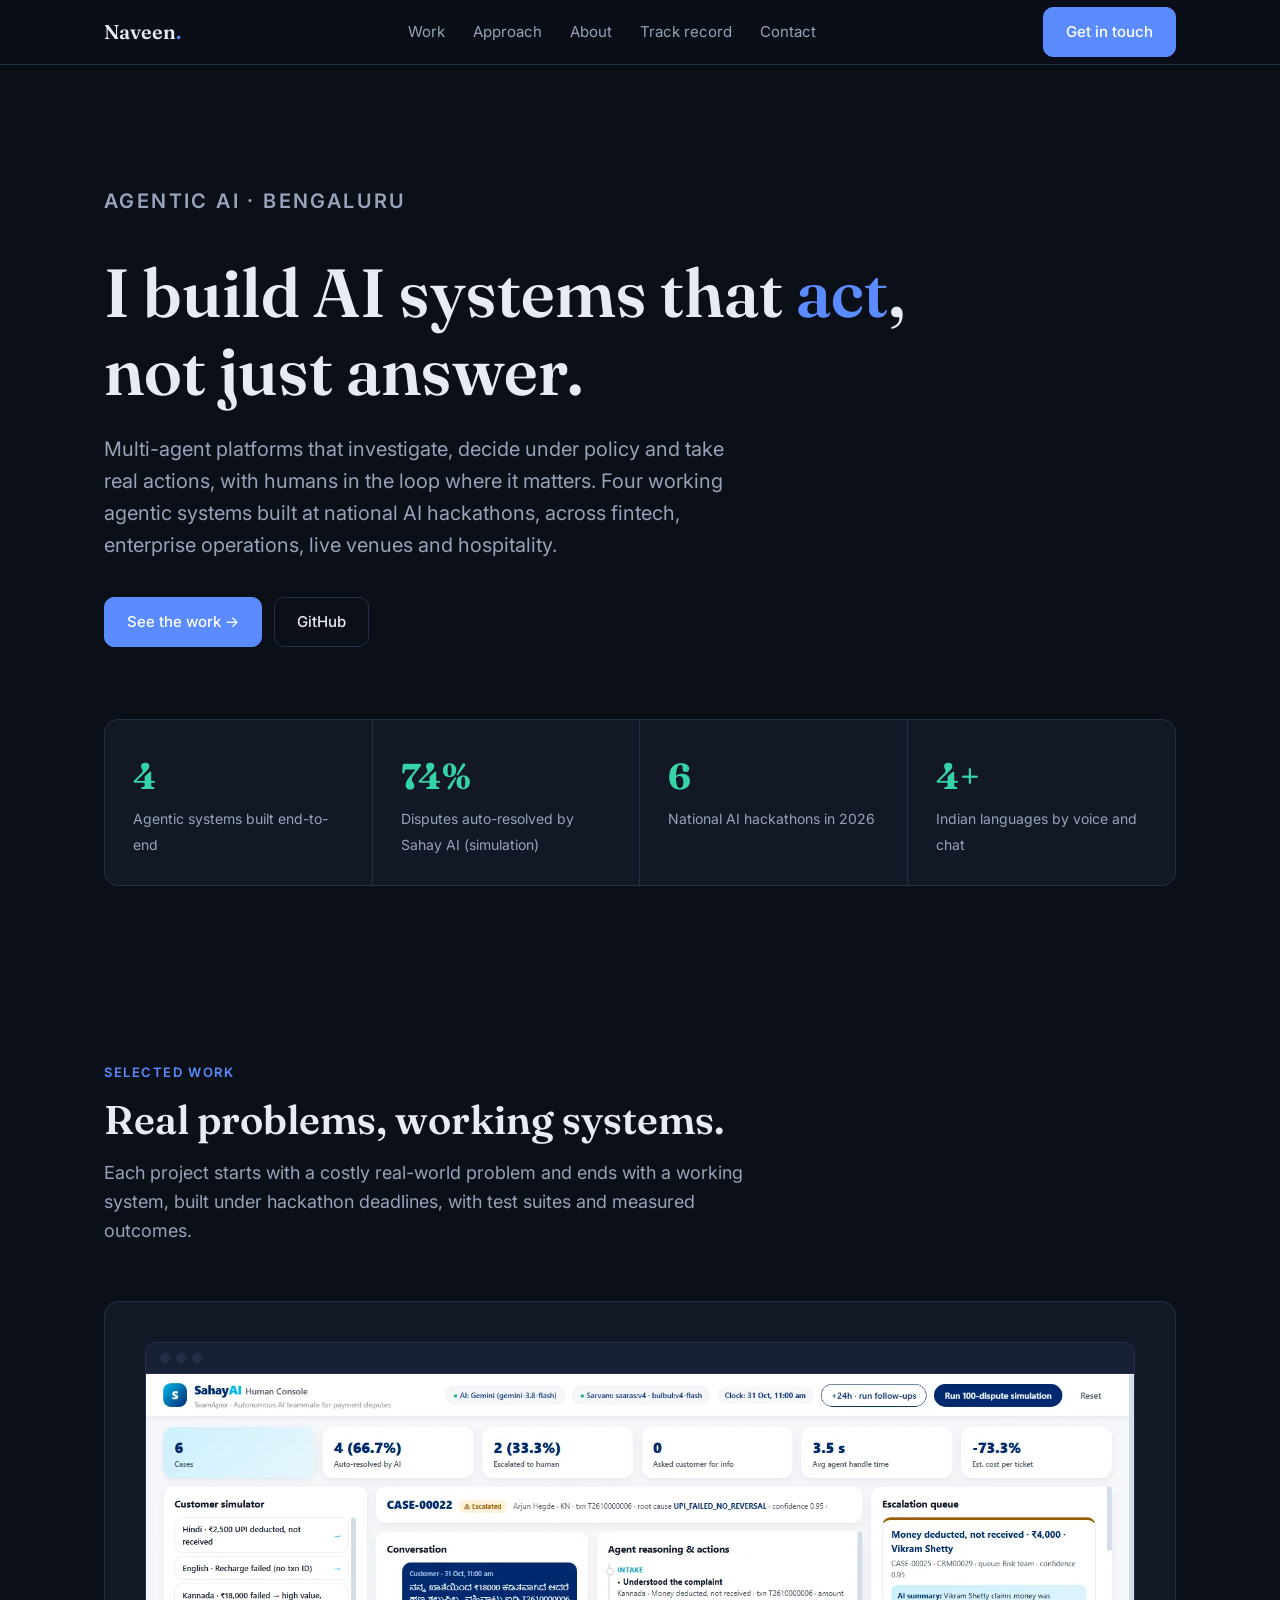
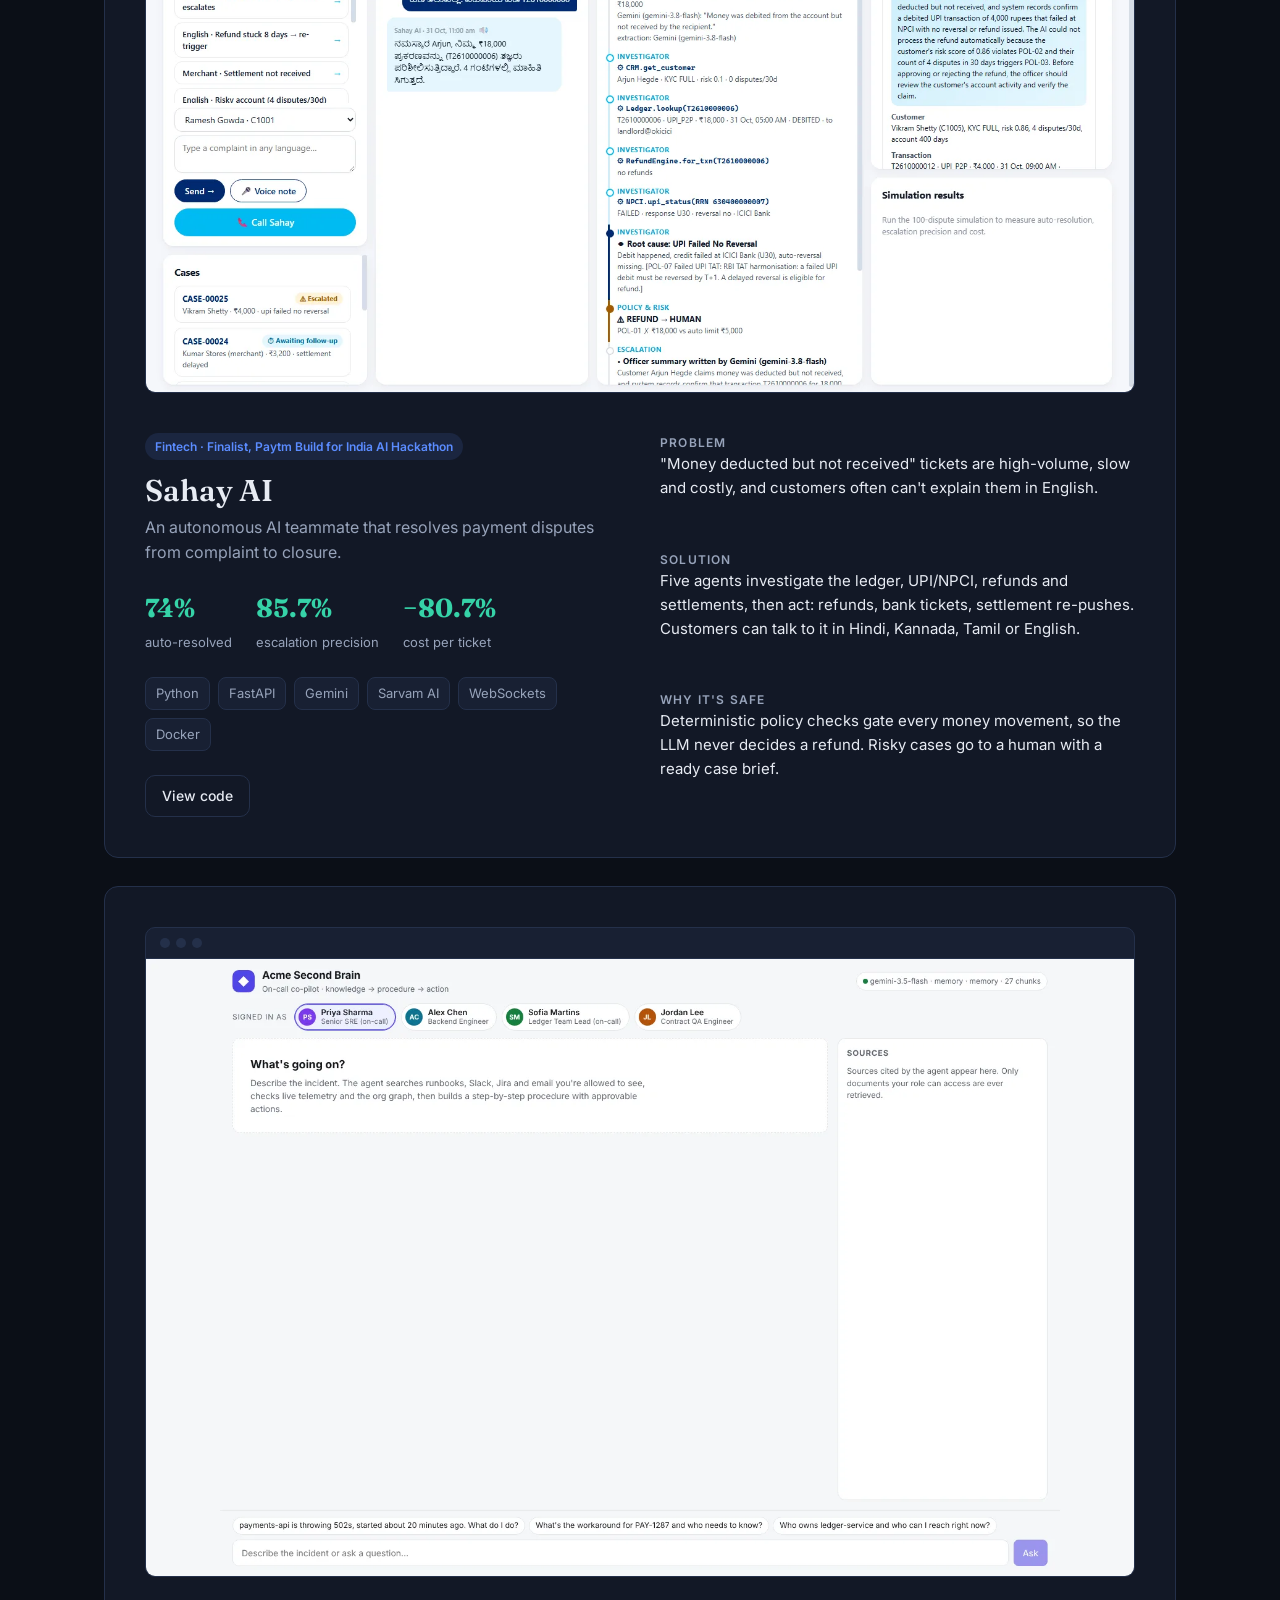
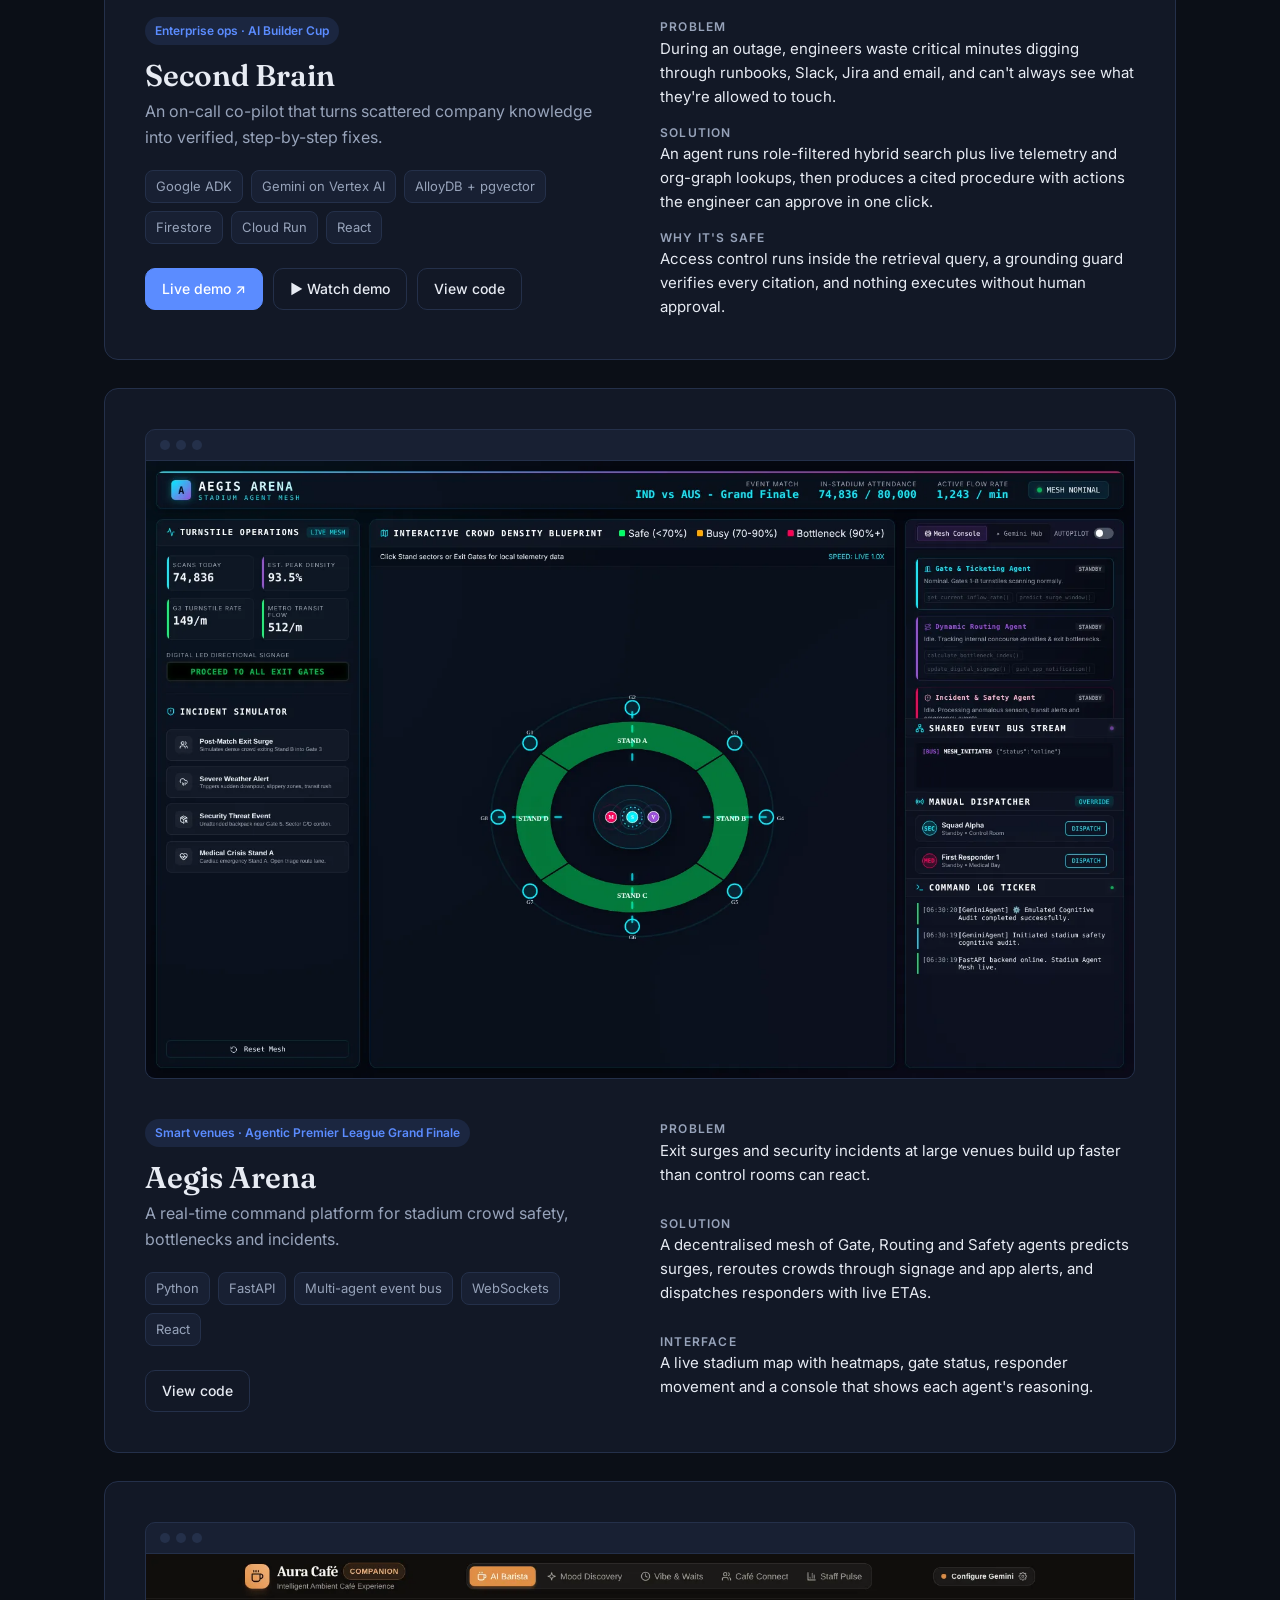
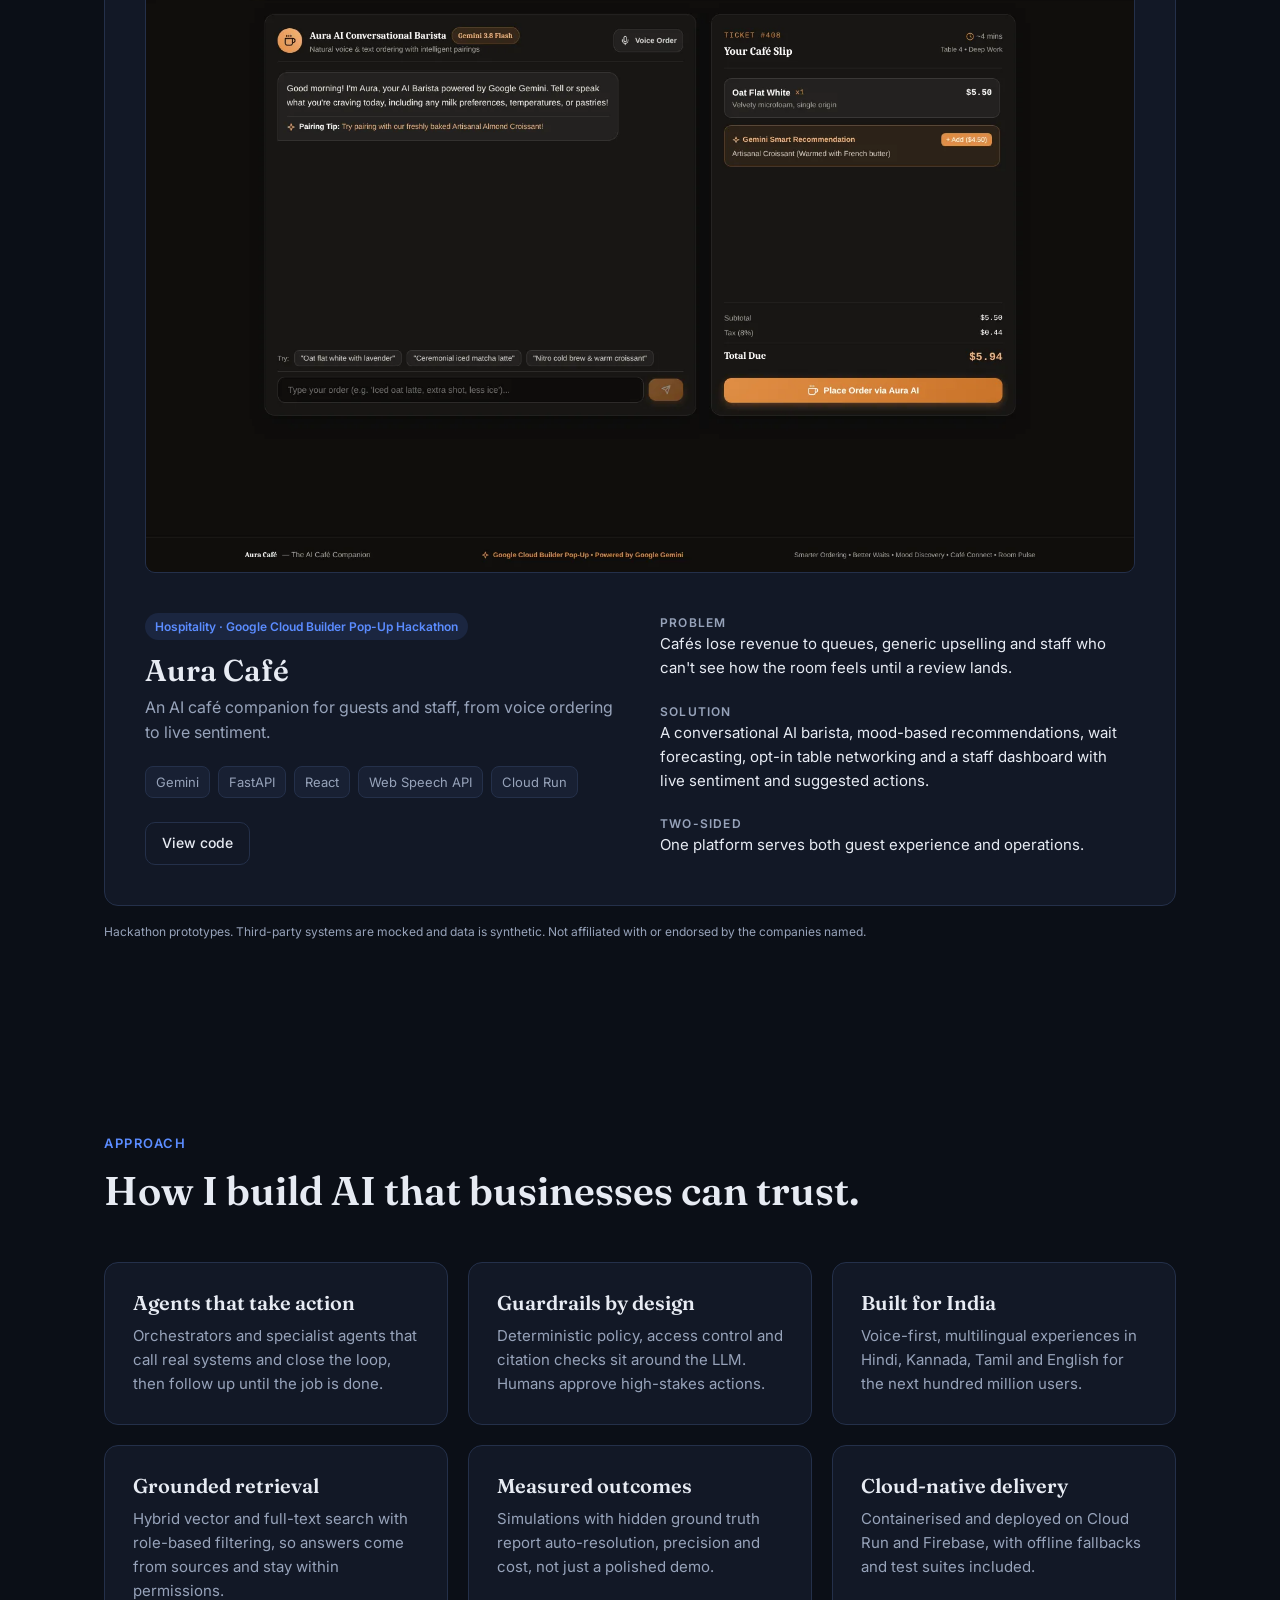
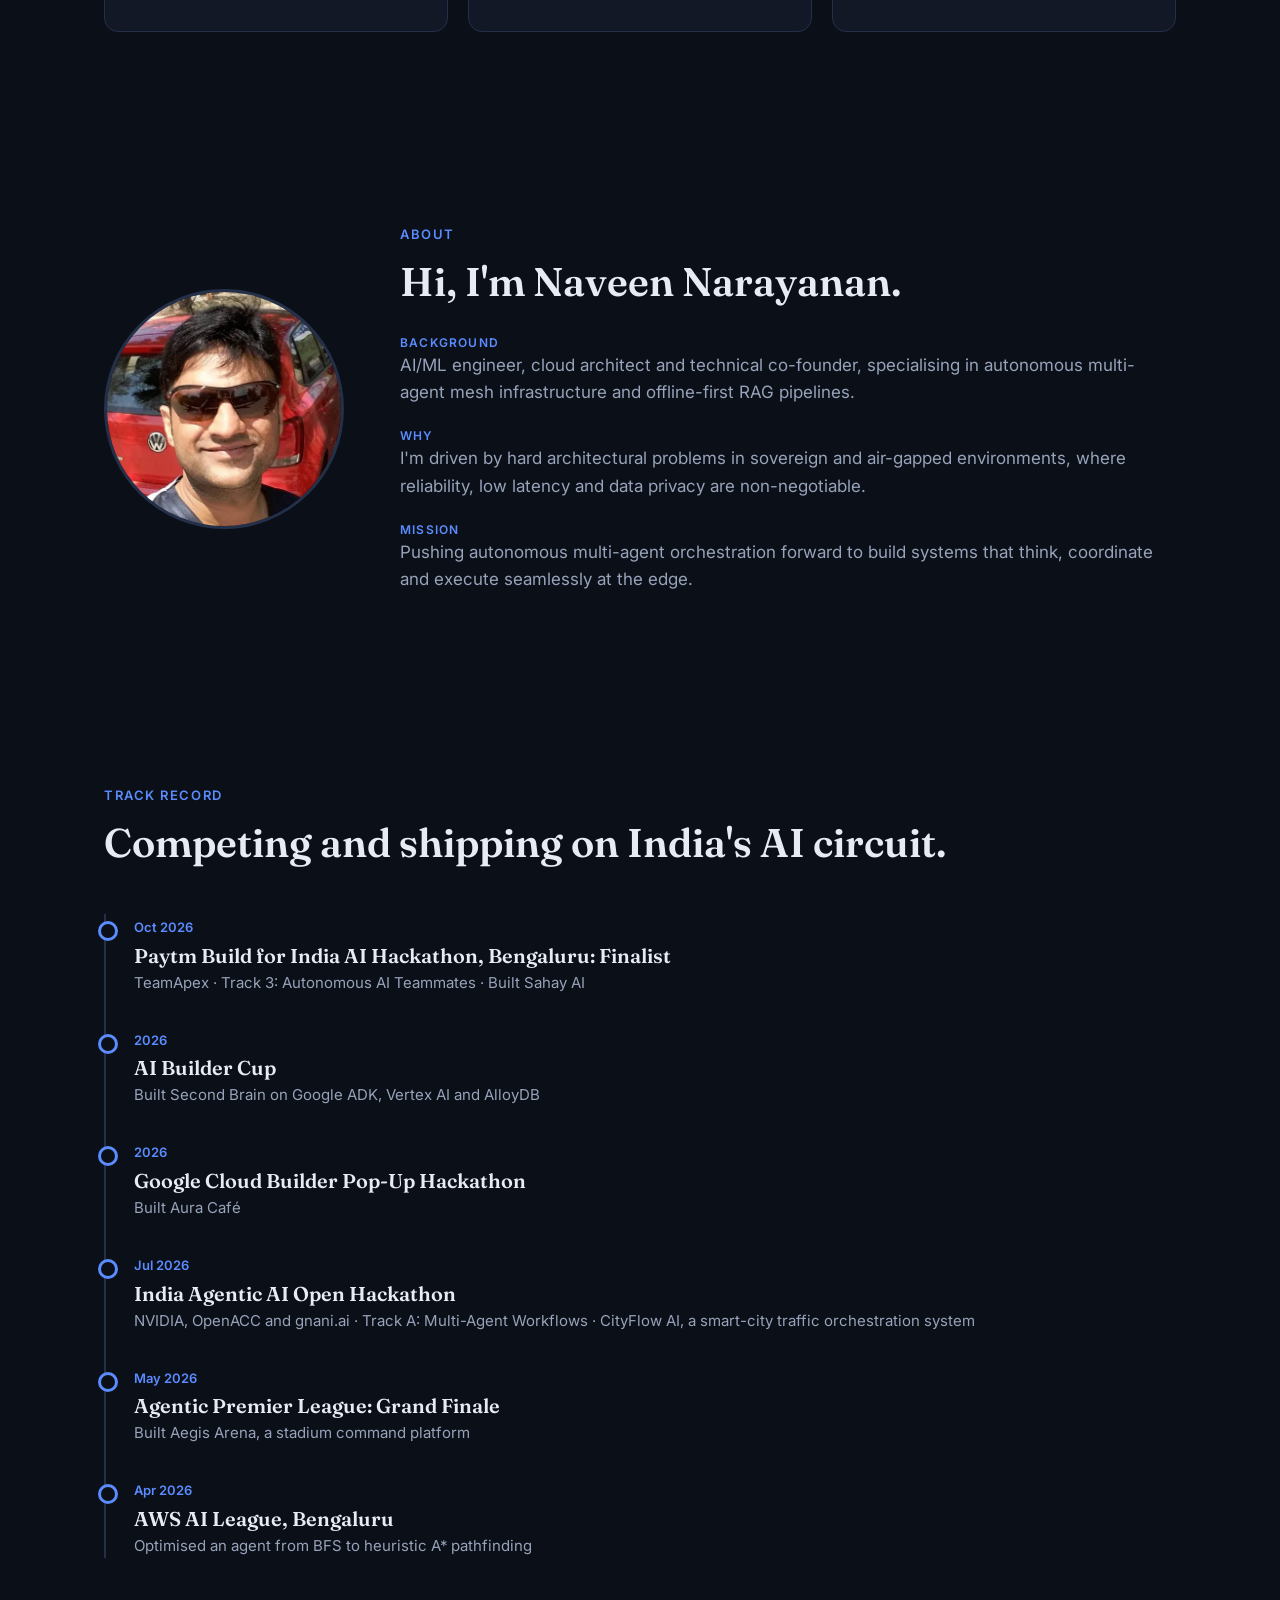
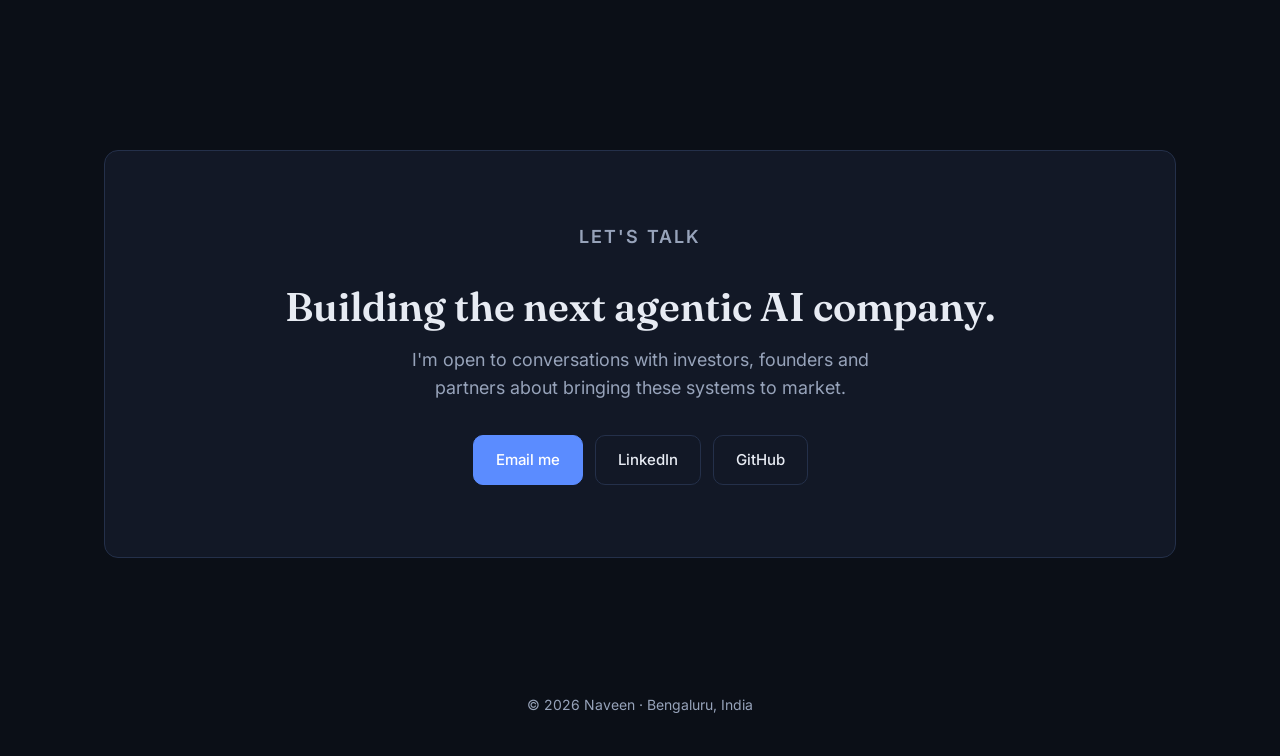
==== commit 93cf85ca: "Add About section, link previews, favicon and mobile menu - About section with photo and background " ====
--- a/index.html
+++ b/index.html
@@ -4,13 +4,20 @@
   <meta charset="UTF-8" />
   <meta name="viewport" content="width=device-width, initial-scale=1.0" />
 
-  <!-- SEO + social preview (Step 7). Update the URL once deployed. -->
-  <title>Naveen — Agentic AI Builder</title>
-  <meta name="description" content="Naveen builds production-grade agentic AI systems: multi-agent orchestration, grounded retrieval, and voice AI for Indian languages." />
-  <meta property="og:title" content="Naveen — Agentic AI Builder" />
-  <meta property="og:description" content="Multi-agent systems that act, not just answer. Four shipped products across fintech, enterprise ops, smart venues and hospitality." />
+  <!-- SEO + social preview -->
+  <title>Naveen Narayanan — Agentic AI Builder</title>
+  <meta name="description" content="Naveen Narayanan builds agentic AI systems: multi-agent orchestration, grounded retrieval, and voice AI for Indian languages." />
+  <meta property="og:title" content="Naveen Narayanan — Agentic AI Builder" />
+  <meta property="og:description" content="Multi-agent systems that act, not just answer. Four working agentic systems across fintech, enterprise ops, smart venues and hospitality." />
   <meta property="og:type" content="website" />
-  <meta property="og:url" content="https://naveenam-dev.github.io/" />
+  <meta property="og:url" content="https://naveenamai.dev/" />
+  <meta property="og:image" content="https://naveenamai.dev/images/og-card.jpg" />
+  <meta property="og:image:width" content="1200" />
+  <meta property="og:image:height" content="630" />
+  <meta property="og:image:alt" content="Sahay AI console resolving a payment dispute with agent reasoning and policy checks" />
+  <meta name="twitter:card" content="summary_large_image" />
+  <link rel="canonical" href="https://naveenamai.dev/" />
+  <link rel="icon" href="/favicon.svg" type="image/svg+xml" />
 
   <!-- Fonts: Inter for body, Fraunces for headings (serif = credible, investor-friendly) -->
   <link rel="preconnect" href="https://fonts.googleapis.com" />
@@ -65,6 +72,11 @@
     .logo span { color: var(--accent); }
     .nav-links { display: flex; gap: 28px; font-size: 15px; color: var(--muted); }
     .nav-links a:hover { color: var(--text); }
+    .nav-right { display: flex; align-items: center; gap: 10px; }
+    .menu-btn {
+      display: none; background: none; border: 1px solid var(--border); border-radius: 10px;
+      color: var(--text); width: 44px; height: 44px; font-size: 20px; cursor: pointer;
+    }
 
     /* ============ 4. BUTTONS ============ */
     .btn {
@@ -141,6 +153,16 @@
     .cap h3 { font-size: 20px; margin-bottom: 10px; }
     .cap p { color: var(--muted); font-size: 15px; }
 
+    /* ============ 8b. ABOUT ============ */
+    .about { display: grid; grid-template-columns: 240px 1fr; gap: 56px; align-items: center; }
+    .about img {
+      width: 240px; height: 240px; border-radius: 50%; object-fit: cover;
+      border: 3px solid var(--border);
+    }
+    .about dl { display: grid; gap: 20px; margin-top: 28px; }
+    .about dt { font-size: 12px; font-weight: 600; letter-spacing: .1em; text-transform: uppercase; color: var(--accent); }
+    .about dd { color: var(--muted); font-size: 17px; }
+
     /* ============ 9. TIMELINE ============ */
     .timeline { margin-top: 48px; border-left: 2px solid var(--border); padding-left: 28px; display: grid; gap: 32px; }
     .t-item { position: relative; }
@@ -164,12 +186,21 @@
 
     /* ============ 11. MOBILE ============ */
     @media (max-width: 860px) {
-      .nav-links { display: none; }
+      .menu-btn { display: inline-block; }
+      .nav-links {
+        display: none; position: absolute; top: 64px; left: 0; right: 0;
+        flex-direction: column; gap: 0; background: var(--bg);
+        border-bottom: 1px solid var(--border);
+      }
+      .nav-links a { padding: 14px 24px; border-top: 1px solid var(--border); }
+      nav.open .nav-links { display: flex; }
       .metrics { grid-template-columns: repeat(2, 1fr); }
       .metric:nth-child(2) { border-right: none; }
       .metric:nth-child(-n+2) { border-bottom: 1px solid var(--border); }
       .project { grid-template-columns: 1fr; padding: 28px; gap: 24px; }
       .caps { grid-template-columns: 1fr; }
+      .about { grid-template-columns: 1fr; gap: 32px; }
+      .about img { width: 160px; height: 160px; }
       section { padding: 72px 0; }
     }
   </style>
@@ -180,15 +211,36 @@
   <nav>
     <div class="container">
       <a href="#" class="logo">Naveen<span>.</span></a>
-      <div class="nav-links">
+      <div class="nav-links" id="nav-links">
         <a href="#work">Work</a>
         <a href="#approach">Approach</a>
+        <a href="#about">About</a>
         <a href="#track-record">Track record</a>
         <a href="#contact">Contact</a>
       </div>
-      <a href="#contact" class="btn btn-primary">Get in touch</a>
+      <div class="nav-right">
+        <a href="#contact" class="btn btn-primary">Get in touch</a>
+        <button class="menu-btn" aria-label="Open menu" aria-expanded="false" aria-controls="nav-links">☰</button>
+      </div>
     </div>
   </nav>
+  <script>
+    // Mobile menu: toggle open, close after a link is tapped
+    (function () {
+      var nav = document.querySelector("nav");
+      var btn = nav.querySelector(".menu-btn");
+      function set(open) {
+        nav.classList.toggle("open", open);
+        btn.setAttribute("aria-expanded", open);
+        btn.setAttribute("aria-label", open ? "Close menu" : "Open menu");
+        btn.textContent = open ? "✕" : "☰";
+      }
+      btn.addEventListener("click", function () { set(!nav.classList.contains("open")); });
+      nav.querySelectorAll(".nav-links a").forEach(function (a) {
+        a.addEventListener("click", function () { set(false); });
+      });
+    })();
+  </script>
 
   <!-- ===================== HERO ===================== -->
   <header class="hero">
@@ -197,19 +249,19 @@
       <h1>I build AI systems that <em>act</em>, not just answer.</h1>
       <p>
         Multi-agent platforms that investigate, decide under policy and take real actions,
-        with humans in the loop where it matters. Four working products shipped across
-        fintech, enterprise operations, live venues and hospitality.
+        with humans in the loop where it matters. Four working agentic systems built at
+        national AI hackathons, across fintech, enterprise operations, live venues and hospitality.
       </p>
       <div class="hero-cta">
         <a href="#work" class="btn btn-primary">See the work →</a>
-        <a href="https://github.com/naveenam-dev" target="_blank" class="btn btn-ghost">GitHub</a>
+        <a href="https://github.com/naveenam-dev" target="_blank" rel="noopener" class="btn btn-ghost">GitHub</a>
       </div>
 
       <!-- Headline numbers: keep only claims you can back up -->
       <div class="metrics">
-        <div class="metric"><strong>4</strong><span>Agentic products built end-to-end</span></div>
+        <div class="metric"><strong>4</strong><span>Agentic systems built end-to-end</span></div>
         <div class="metric"><strong>74%</strong><span>Disputes auto-resolved by Sahay AI (simulation)</span></div>
-        <div class="metric"><strong>−80.7%</strong><span>Estimated cost per support ticket</span></div>
+        <div class="metric"><strong>6</strong><span>National AI hackathons in 2026</span></div>
         <div class="metric"><strong>4+</strong><span>Indian languages by voice and chat</span></div>
       </div>
     </div>
@@ -219,10 +271,10 @@
   <section id="work">
     <div class="container">
       <p class="eyebrow">Selected work</p>
-      <h2 class="section-title">Products, not demos.</h2>
+      <h2 class="section-title">Real problems, working systems.</h2>
       <p class="section-lead">
-        Each project starts with a costly real-world problem and ends with a working system:
-        a live deployment, a test suite and measurable outcomes.
+        Each project starts with a costly real-world problem and ends with a working system,
+        built under hackathon deadlines, with test suites and measured outcomes.
       </p>
 
       <div class="projects">
@@ -246,7 +298,7 @@
               <span>Python</span><span>FastAPI</span><span>Gemini</span><span>Sarvam AI</span><span>WebSockets</span><span>Docker</span>
             </div>
             <div class="links">
-              <a class="btn btn-ghost" href="https://github.com/naveenam-dev/PayTMSarvam" target="_blank">View code</a>
+              <a class="btn btn-ghost" href="https://github.com/naveenam-dev/PayTMSarvam" target="_blank" rel="noopener">View code</a>
             </div>
           </div>
           <dl>
@@ -270,8 +322,9 @@
               <span>Google ADK</span><span>Gemini on Vertex AI</span><span>AlloyDB + pgvector</span><span>Firestore</span><span>Cloud Run</span><span>React</span>
             </div>
             <div class="links">
-              <a class="btn btn-primary" href="https://aibuildercupprj.web.app" target="_blank">Live demo ↗</a>
-              <a class="btn btn-ghost" href="https://github.com/naveenam-dev/AIBuilderCupRepo" target="_blank">View code</a>
+              <a class="btn btn-primary" href="https://aibuildercupprj.web.app" target="_blank" rel="noopener">Live demo ↗</a>
+              <a class="btn btn-ghost" href="https://drive.google.com/file/d/1eXgTE6LdSWAHswGbyXVkkp-jz3Kdb57J/view" target="_blank" rel="noopener">▶ Watch demo</a>
+              <a class="btn btn-ghost" href="https://github.com/naveenam-dev/AIBuilderCupRepo" target="_blank" rel="noopener">View code</a>
             </div>
           </div>
           <dl>
@@ -295,7 +348,7 @@
               <span>Python</span><span>FastAPI</span><span>Multi-agent event bus</span><span>WebSockets</span><span>React</span>
             </div>
             <div class="links">
-              <a class="btn btn-ghost" href="https://github.com/naveenam-dev/google-apl-grand-finale" target="_blank">View code</a>
+              <a class="btn btn-ghost" href="https://github.com/naveenam-dev/google-apl-grand-finale" target="_blank" rel="noopener">View code</a>
             </div>
           </div>
           <dl>
@@ -319,7 +372,7 @@
               <span>Gemini</span><span>FastAPI</span><span>React</span><span>Web Speech API</span><span>Cloud Run</span>
             </div>
             <div class="links">
-              <a class="btn btn-ghost" href="https://github.com/naveenam-dev/CafeBuilderPopup" target="_blank">View code</a>
+              <a class="btn btn-ghost" href="https://github.com/naveenam-dev/CafeBuilderPopup" target="_blank" rel="noopener">View code</a>
             </div>
           </div>
           <dl>
@@ -364,6 +417,22 @@
           <h3>Cloud-native delivery</h3>
           <p>Containerised and deployed on Cloud Run and Firebase, with offline fallbacks and test suites included.</p>
         </div>
+      </div>
+    </div>
+  </section>
+
+  <!-- ===================== ABOUT ===================== -->
+  <section id="about">
+    <div class="container about">
+      <img src="images/naveen.webp" alt="Naveen Narayanan" width="480" height="480" loading="lazy" />
+      <div>
+        <p class="eyebrow">About</p>
+        <h2 class="section-title">Hi, I'm Naveen Narayanan.</h2>
+        <dl>
+          <div><dt>Background</dt><dd>AI/ML engineer, cloud architect and technical co-founder, specialising in autonomous multi-agent mesh infrastructure and offline-first RAG pipelines.</dd></div>
+          <div><dt>Why</dt><dd>I'm driven by hard architectural problems in sovereign and air-gapped environments, where reliability, low latency and data privacy are non-negotiable.</dd></div>
+          <div><dt>Mission</dt><dd>Pushing autonomous multi-agent orchestration forward to build systems that think, coordinate and execute seamlessly at the edge.</dd></div>
+        </dl>
       </div>
     </div>
   </section>
@@ -418,8 +487,8 @@
         <p>I'm open to conversations with investors, founders and partners about bringing these systems to market.</p>
         <div class="hero-cta">
           <a href="mailto:naveennaray@gmail.com" class="btn btn-primary">Email me</a>
-          <a href="https://www.linkedin.com/in/naveen-narayanan-b6930ab/" target="_blank" class="btn btn-ghost">LinkedIn</a>
-          <a href="https://github.com/naveenam-dev" target="_blank" class="btn btn-ghost">GitHub</a>
+          <a href="https://www.linkedin.com/in/naveen-narayanan-b6930ab/" target="_blank" rel="noopener" class="btn btn-ghost">LinkedIn</a>
+          <a href="https://github.com/naveenam-dev" target="_blank" rel="noopener" class="btn btn-ghost">GitHub</a>
         </div>
       </div>
     </div>
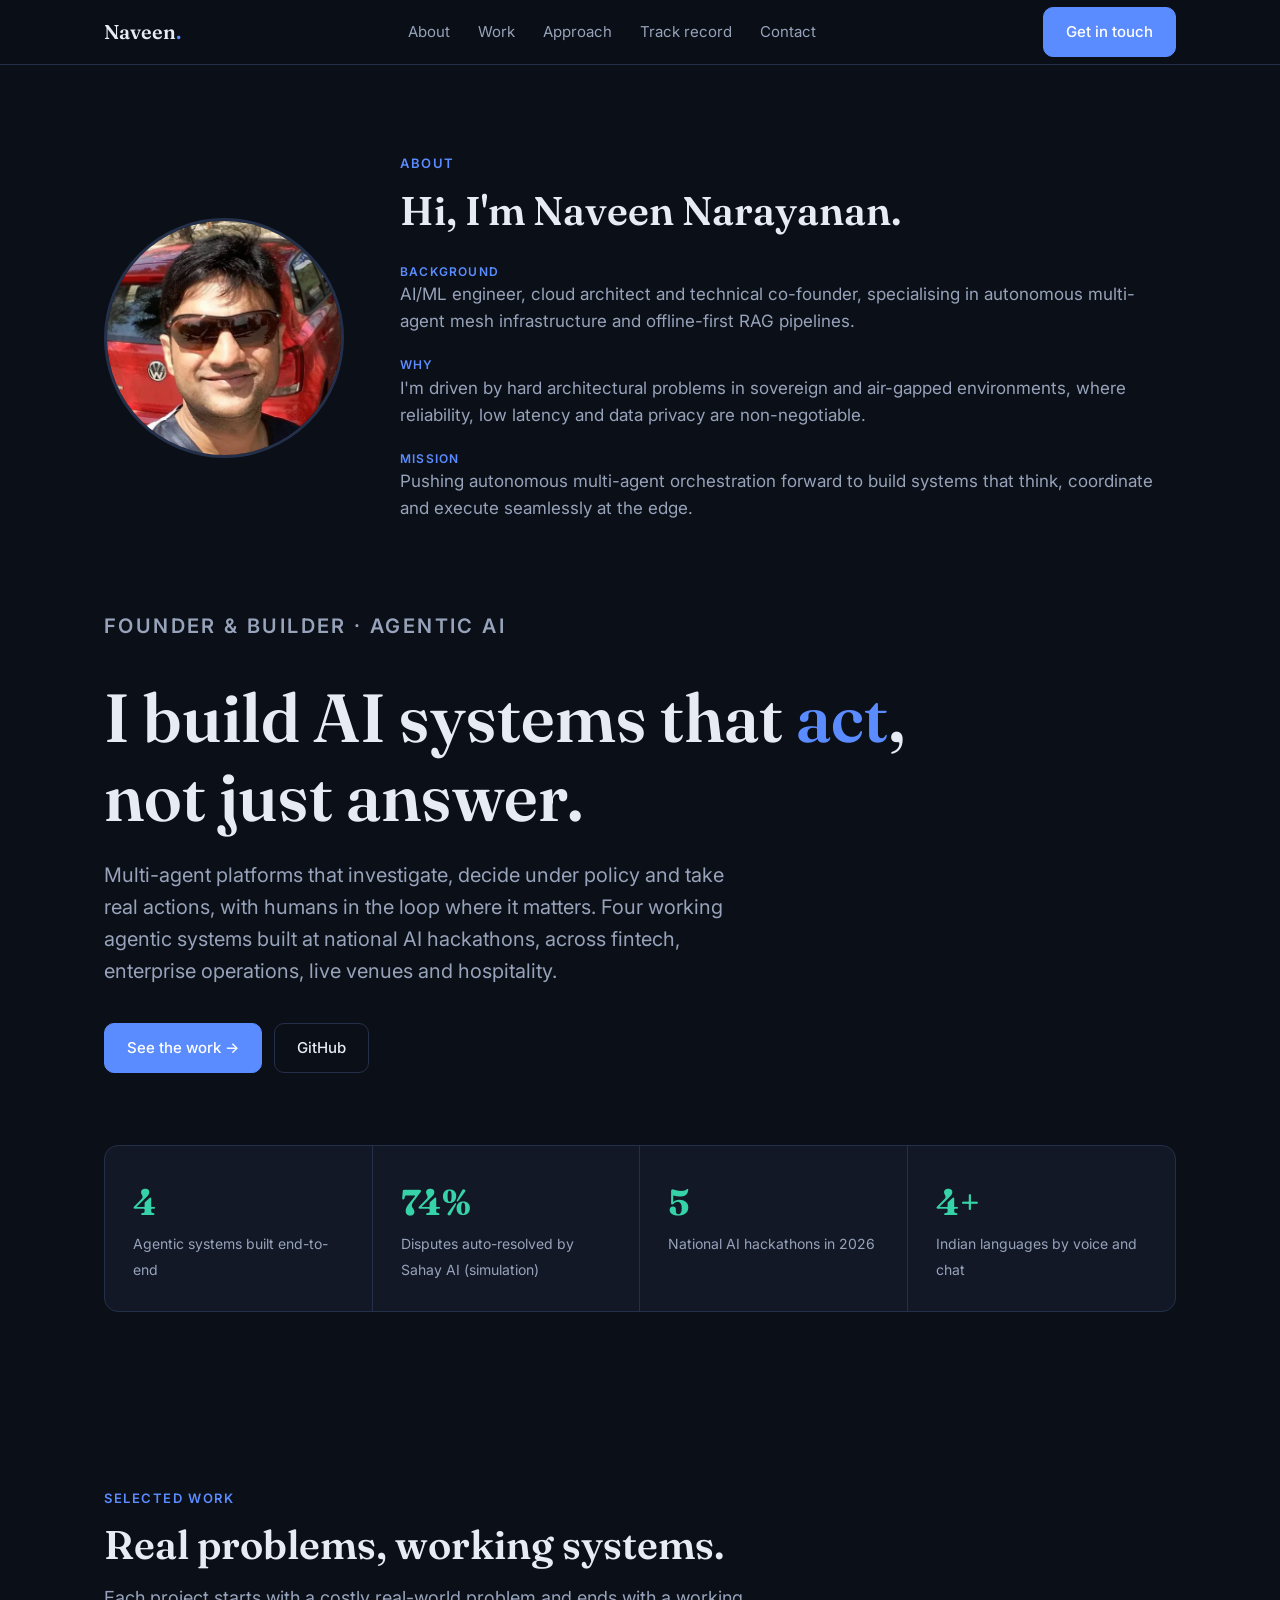
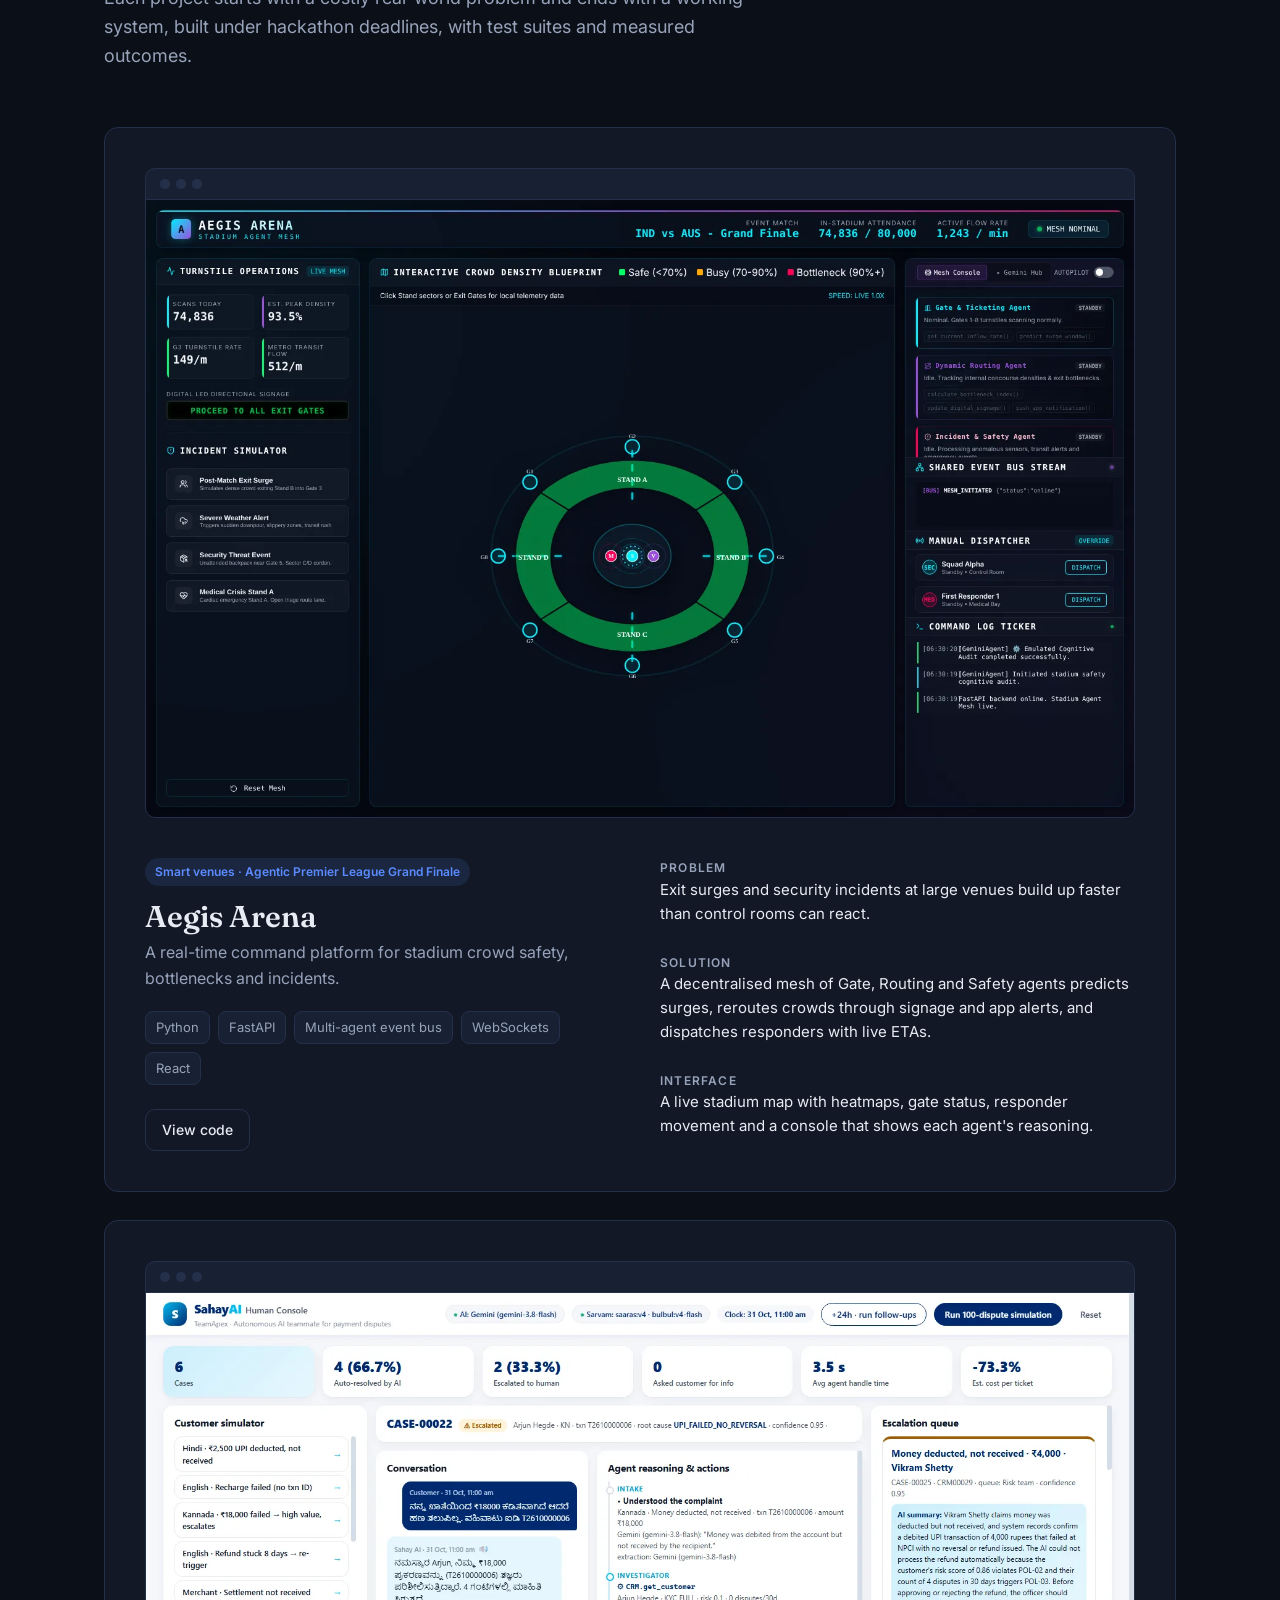
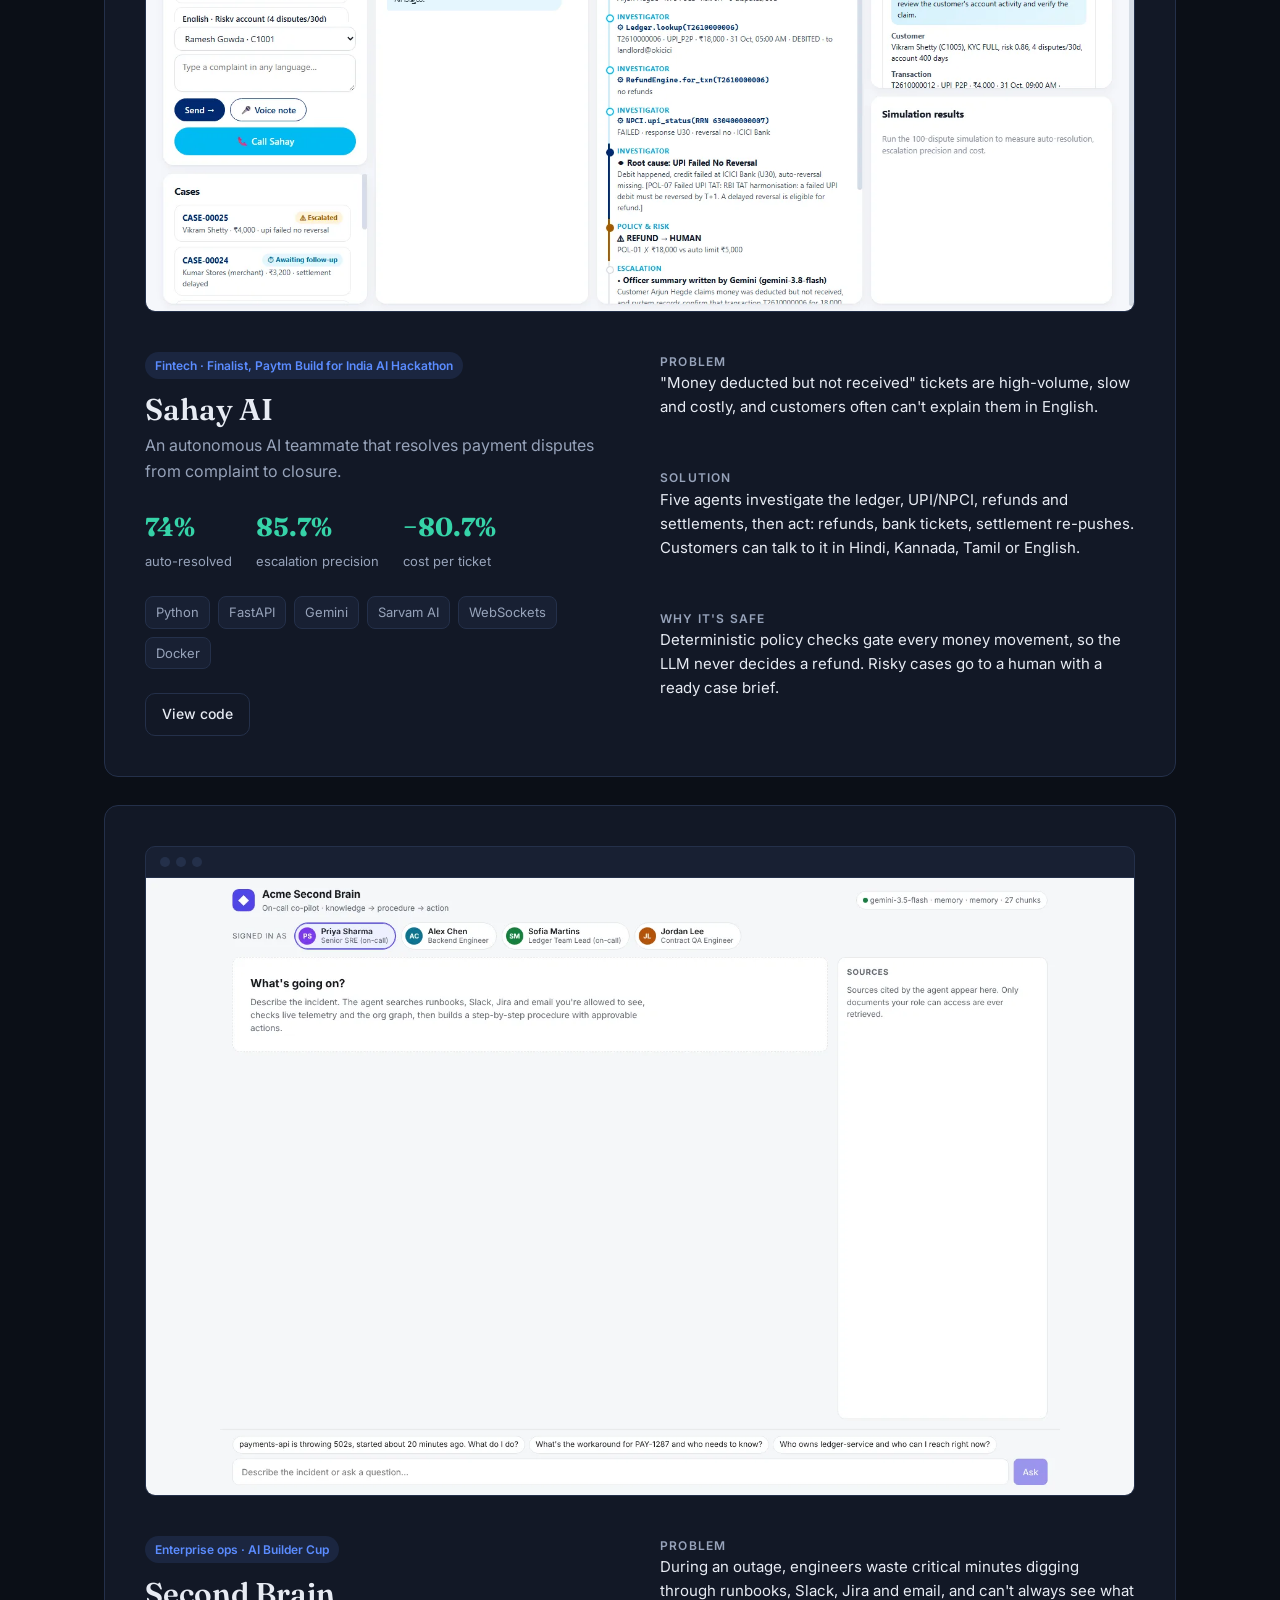
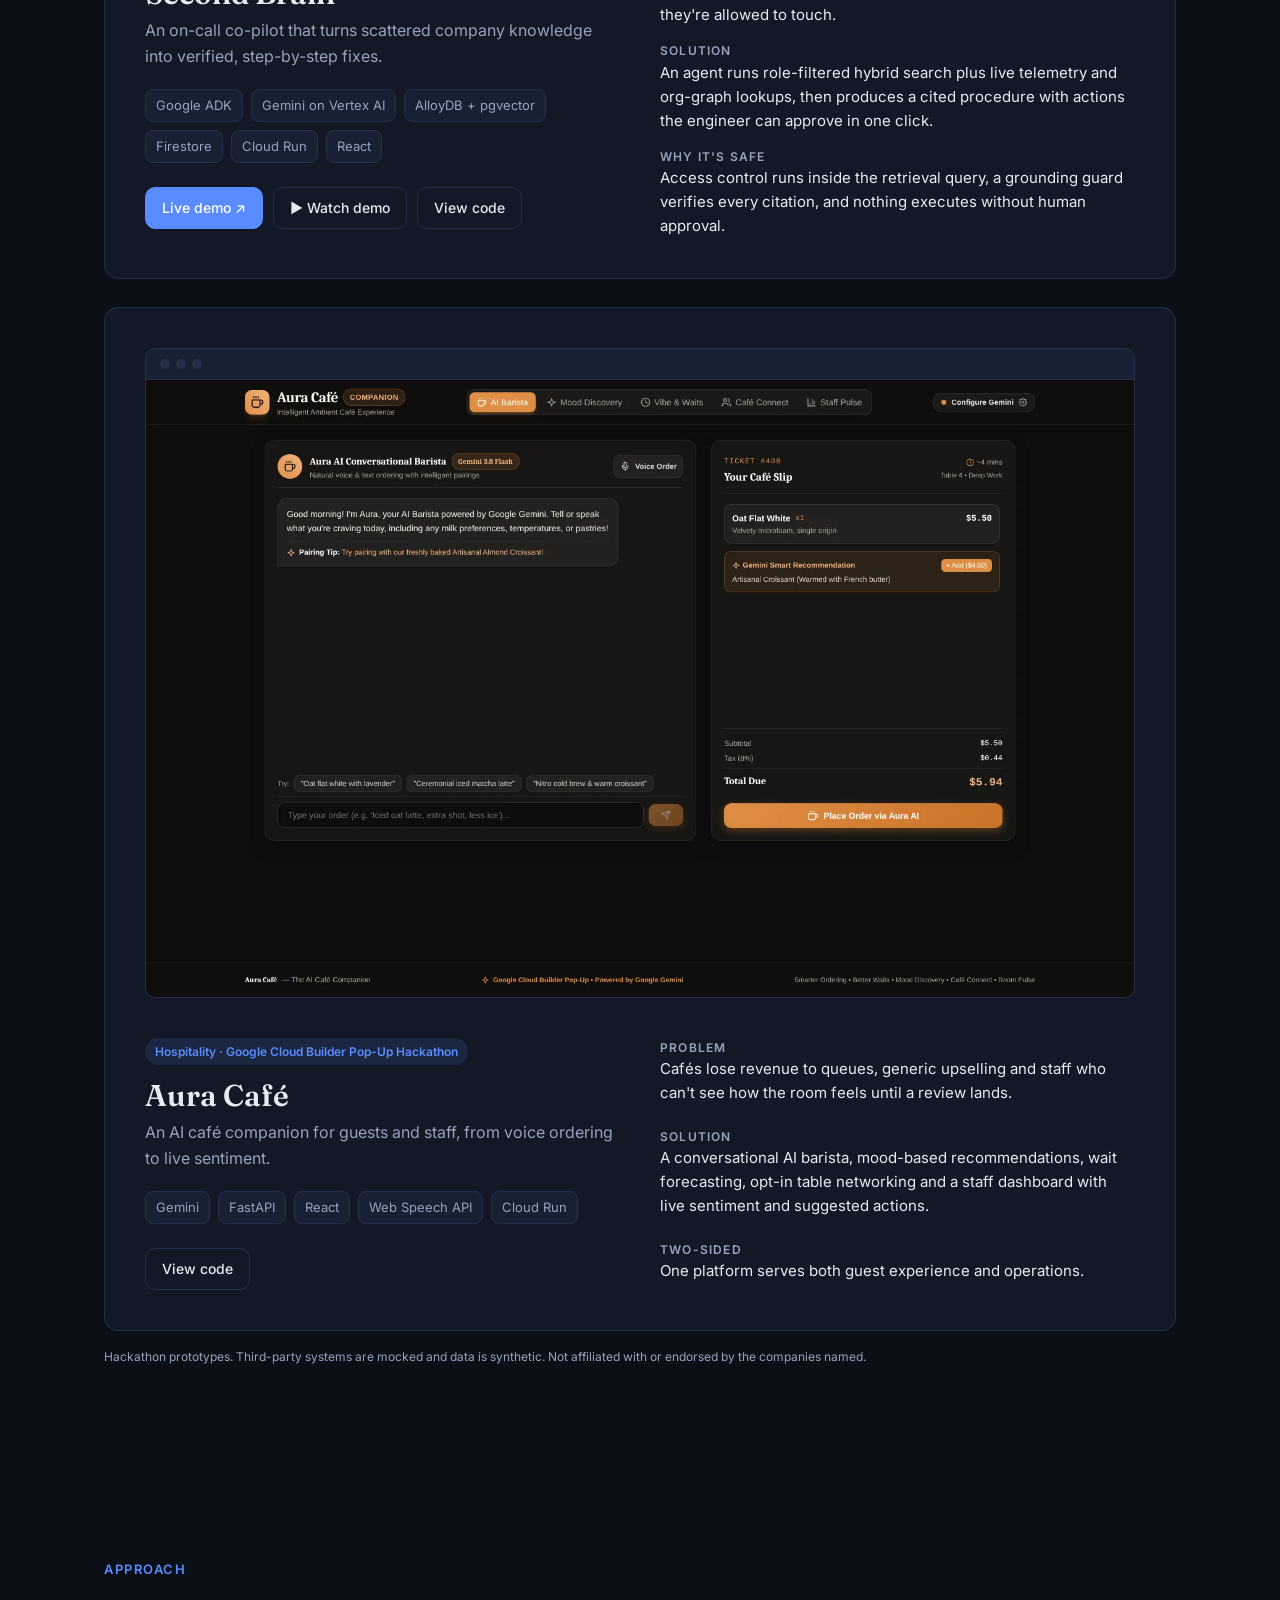
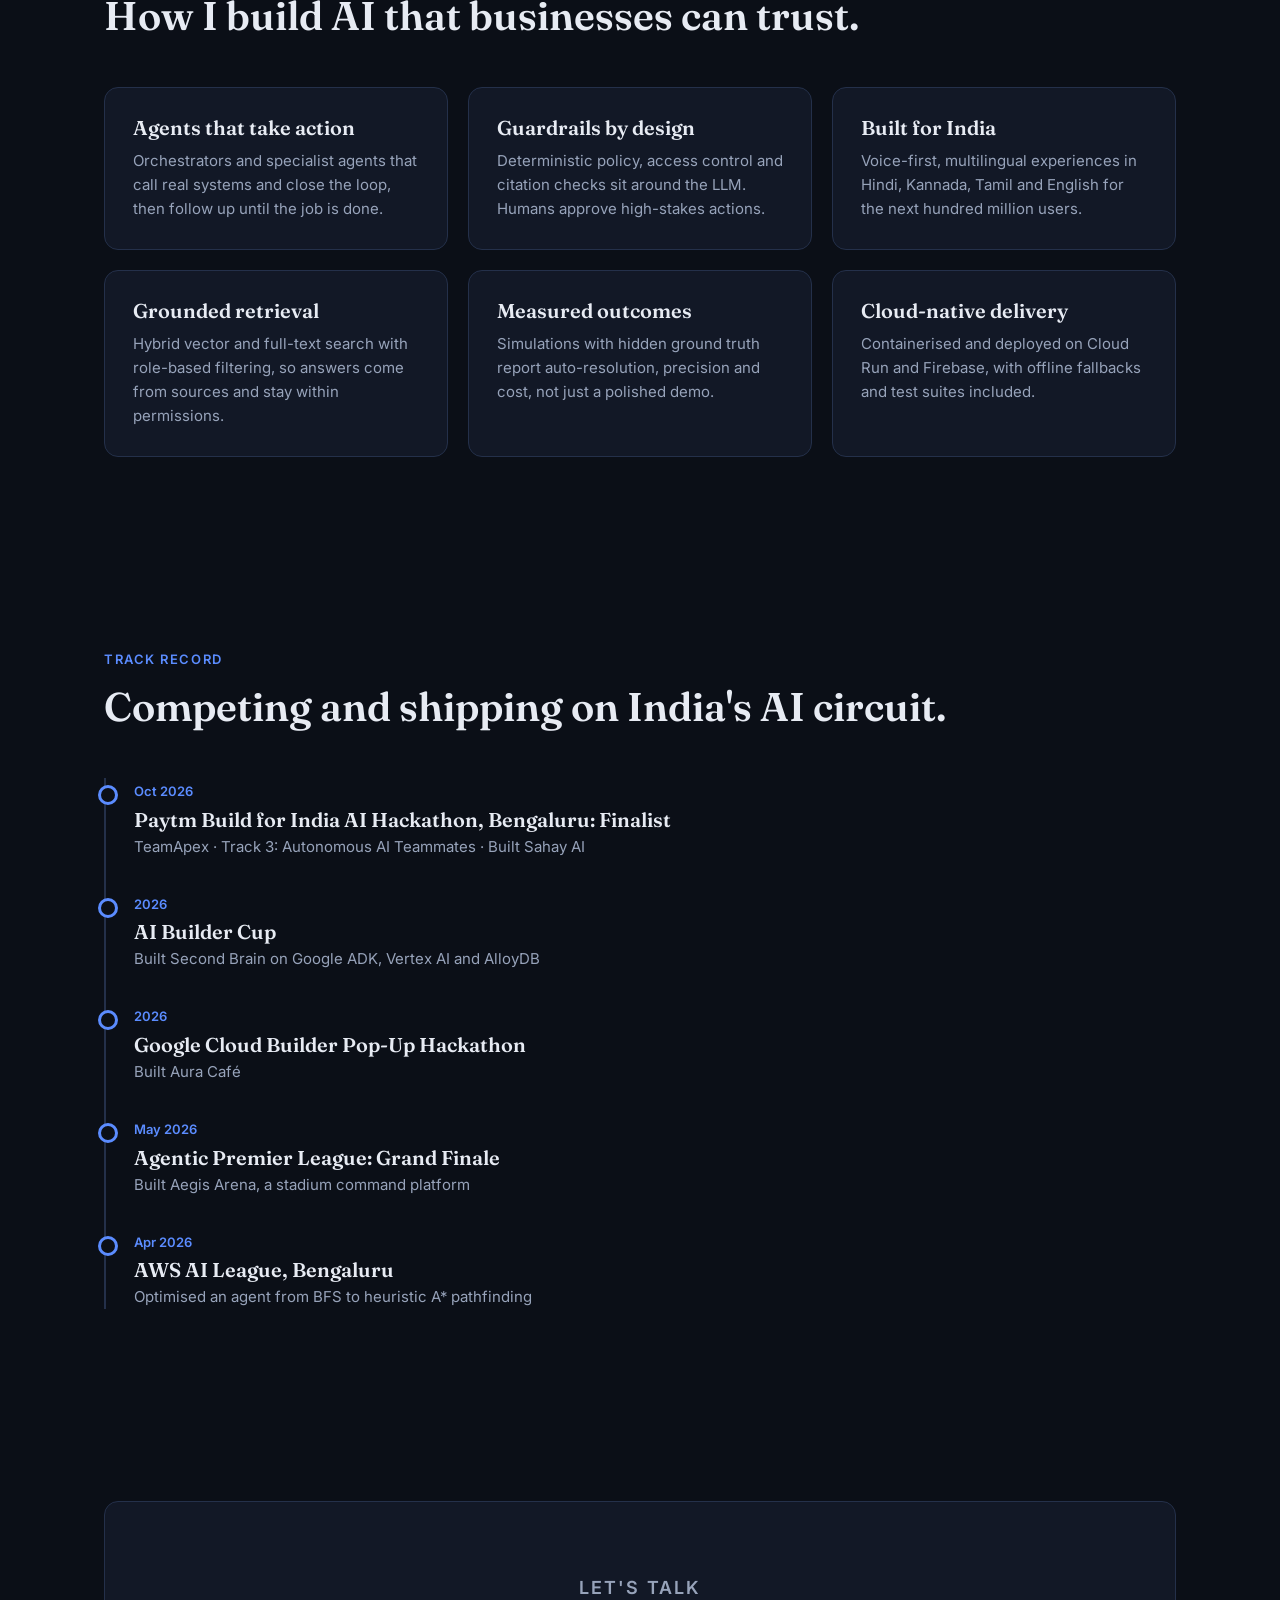
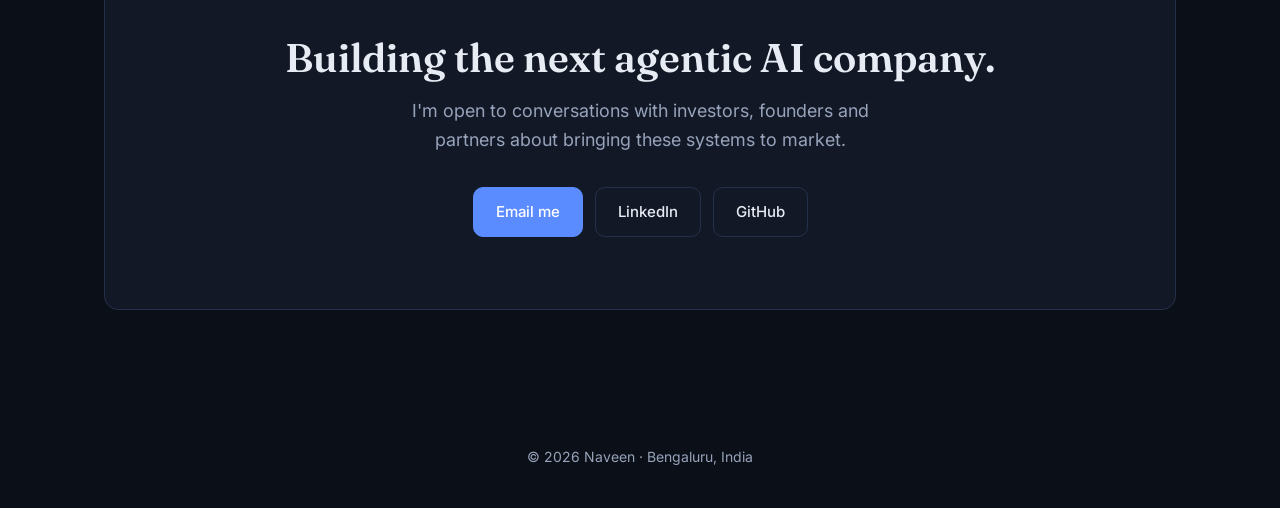
==== commit b168c4e5: "Reorder sections and update hero label - Move About section to top of page - Feature Aegis Arena fir" ====
--- a/index.html
+++ b/index.html
@@ -154,6 +154,8 @@
     .cap p { color: var(--muted); font-size: 15px; }
 
     /* ============ 8b. ABOUT ============ */
+    #about { padding: 88px 0 0; }
+    #about + .hero { padding-top: 88px; }
     .about { display: grid; grid-template-columns: 240px 1fr; gap: 56px; align-items: center; }
     .about img {
       width: 240px; height: 240px; border-radius: 50%; object-fit: cover;
@@ -201,6 +203,8 @@
       .caps { grid-template-columns: 1fr; }
       .about { grid-template-columns: 1fr; gap: 32px; }
       .about img { width: 160px; height: 160px; }
+      #about { padding-top: 56px; }
+      #about + .hero { padding-top: 64px; }
       section { padding: 72px 0; }
     }
   </style>
@@ -212,9 +216,9 @@
     <div class="container">
       <a href="#" class="logo">Naveen<span>.</span></a>
       <div class="nav-links" id="nav-links">
+        <a href="#about">About</a>
         <a href="#work">Work</a>
         <a href="#approach">Approach</a>
-        <a href="#about">About</a>
         <a href="#track-record">Track record</a>
         <a href="#contact">Contact</a>
       </div>
@@ -242,10 +246,26 @@
     })();
   </script>
 
+  <!-- ===================== ABOUT ===================== -->
+  <section id="about">
+    <div class="container about">
+      <img src="images/naveen.webp" alt="Naveen Narayanan" width="480" height="480" />
+      <div>
+        <p class="eyebrow">About</p>
+        <h2 class="section-title">Hi, I'm Naveen Narayanan.</h2>
+        <dl>
+          <div><dt>Background</dt><dd>AI/ML engineer, cloud architect and technical co-founder, specialising in autonomous multi-agent mesh infrastructure and offline-first RAG pipelines.</dd></div>
+          <div><dt>Why</dt><dd>I'm driven by hard architectural problems in sovereign and air-gapped environments, where reliability, low latency and data privacy are non-negotiable.</dd></div>
+          <div><dt>Mission</dt><dd>Pushing autonomous multi-agent orchestration forward to build systems that think, coordinate and execute seamlessly at the edge.</dd></div>
+        </dl>
+      </div>
+    </div>
+  </section>
+
   <!-- ===================== HERO ===================== -->
   <header class="hero">
     <div class="container">
-      <p class="eyebrow">Agentic AI · Bengaluru</p>
+      <p class="eyebrow">Founder &amp; Builder · Agentic AI</p>
       <h1>I build AI systems that <em>act</em>, not just answer.</h1>
       <p>
         Multi-agent platforms that investigate, decide under policy and take real actions,
@@ -261,7 +281,7 @@
       <div class="metrics">
         <div class="metric"><strong>4</strong><span>Agentic systems built end-to-end</span></div>
         <div class="metric"><strong>74%</strong><span>Disputes auto-resolved by Sahay AI (simulation)</span></div>
-        <div class="metric"><strong>6</strong><span>National AI hackathons in 2026</span></div>
+        <div class="metric"><strong>5</strong><span>National AI hackathons in 2026</span></div>
         <div class="metric"><strong>4+</strong><span>Indian languages by voice and chat</span></div>
       </div>
     </div>
@@ -279,7 +299,31 @@
 
       <div class="projects">
 
-        <!-- PROJECT 1: Sahay AI -->
+        <!-- PROJECT: Aegis Arena -->
+        <article class="project">
+          <figure class="shot">
+            <div class="bar"><i></i><i></i><i></i></div>
+            <img src="images/aegis.webp" alt="Aegis Arena stadium command dashboard with crowd density map and agent console" loading="lazy" width="1600" height="1000" />
+          </figure>
+          <div>
+            <span class="tag">Smart venues · Agentic Premier League Grand Finale</span>
+            <h3>Aegis Arena</h3>
+            <p class="sub">A real-time command platform for stadium crowd safety, bottlenecks and incidents.</p>
+            <div class="stack">
+              <span>Python</span><span>FastAPI</span><span>Multi-agent event bus</span><span>WebSockets</span><span>React</span>
+            </div>
+            <div class="links">
+              <a class="btn btn-ghost" href="https://github.com/naveenam-dev/google-apl-grand-finale" target="_blank" rel="noopener">View code</a>
+            </div>
+          </div>
+          <dl>
+            <div><dt>Problem</dt><dd>Exit surges and security incidents at large venues build up faster than control rooms can react.</dd></div>
+            <div><dt>Solution</dt><dd>A decentralised mesh of Gate, Routing and Safety agents predicts surges, reroutes crowds through signage and app alerts, and dispatches responders with live ETAs.</dd></div>
+            <div><dt>Interface</dt><dd>A live stadium map with heatmaps, gate status, responder movement and a console that shows each agent's reasoning.</dd></div>
+          </dl>
+        </article>
+
+        <!-- PROJECT: Sahay AI -->
         <article class="project">
           <figure class="shot">
             <div class="bar"><i></i><i></i><i></i></div>
@@ -334,30 +378,6 @@
           </dl>
         </article>
 
-        <!-- PROJECT 3: Aegis Arena -->
-        <article class="project">
-          <figure class="shot">
-            <div class="bar"><i></i><i></i><i></i></div>
-            <img src="images/aegis.webp" alt="Aegis Arena stadium command dashboard with crowd density map and agent console" loading="lazy" width="1600" height="1000" />
-          </figure>
-          <div>
-            <span class="tag">Smart venues · Agentic Premier League Grand Finale</span>
-            <h3>Aegis Arena</h3>
-            <p class="sub">A real-time command platform for stadium crowd safety, bottlenecks and incidents.</p>
-            <div class="stack">
-              <span>Python</span><span>FastAPI</span><span>Multi-agent event bus</span><span>WebSockets</span><span>React</span>
-            </div>
-            <div class="links">
-              <a class="btn btn-ghost" href="https://github.com/naveenam-dev/google-apl-grand-finale" target="_blank" rel="noopener">View code</a>
-            </div>
-          </div>
-          <dl>
-            <div><dt>Problem</dt><dd>Exit surges and security incidents at large venues build up faster than control rooms can react.</dd></div>
-            <div><dt>Solution</dt><dd>A decentralised mesh of Gate, Routing and Safety agents predicts surges, reroutes crowds through signage and app alerts, and dispatches responders with live ETAs.</dd></div>
-            <div><dt>Interface</dt><dd>A live stadium map with heatmaps, gate status, responder movement and a console that shows each agent's reasoning.</dd></div>
-          </dl>
-        </article>
-
         <!-- PROJECT 4: Aura Café -->
         <article class="project">
           <figure class="shot">
@@ -421,22 +441,6 @@
     </div>
   </section>
 
-  <!-- ===================== ABOUT ===================== -->
-  <section id="about">
-    <div class="container about">
-      <img src="images/naveen.webp" alt="Naveen Narayanan" width="480" height="480" loading="lazy" />
-      <div>
-        <p class="eyebrow">About</p>
-        <h2 class="section-title">Hi, I'm Naveen Narayanan.</h2>
-        <dl>
-          <div><dt>Background</dt><dd>AI/ML engineer, cloud architect and technical co-founder, specialising in autonomous multi-agent mesh infrastructure and offline-first RAG pipelines.</dd></div>
-          <div><dt>Why</dt><dd>I'm driven by hard architectural problems in sovereign and air-gapped environments, where reliability, low latency and data privacy are non-negotiable.</dd></div>
-          <div><dt>Mission</dt><dd>Pushing autonomous multi-agent orchestration forward to build systems that think, coordinate and execute seamlessly at the edge.</dd></div>
-        </dl>
-      </div>
-    </div>
-  </section>
-
   <!-- ===================== TRACK RECORD ===================== -->
   <!-- Add dates and placements you can verify. Newest first. -->
   <section id="track-record">
@@ -460,11 +464,6 @@
           <p>Built Aura Café</p>
         </div>
         <div class="t-item">
-          <time>Jul 2026</time>
-          <h3>India Agentic AI Open Hackathon</h3>
-          <p>NVIDIA, OpenACC and gnani.ai · Track A: Multi-Agent Workflows · CityFlow AI, a smart-city traffic orchestration system</p>
-        </div>
-        <div class="t-item">
           <time>May 2026</time>
           <h3>Agentic Premier League: Grand Finale</h3>
           <p>Built Aegis Arena, a stadium command platform</p>
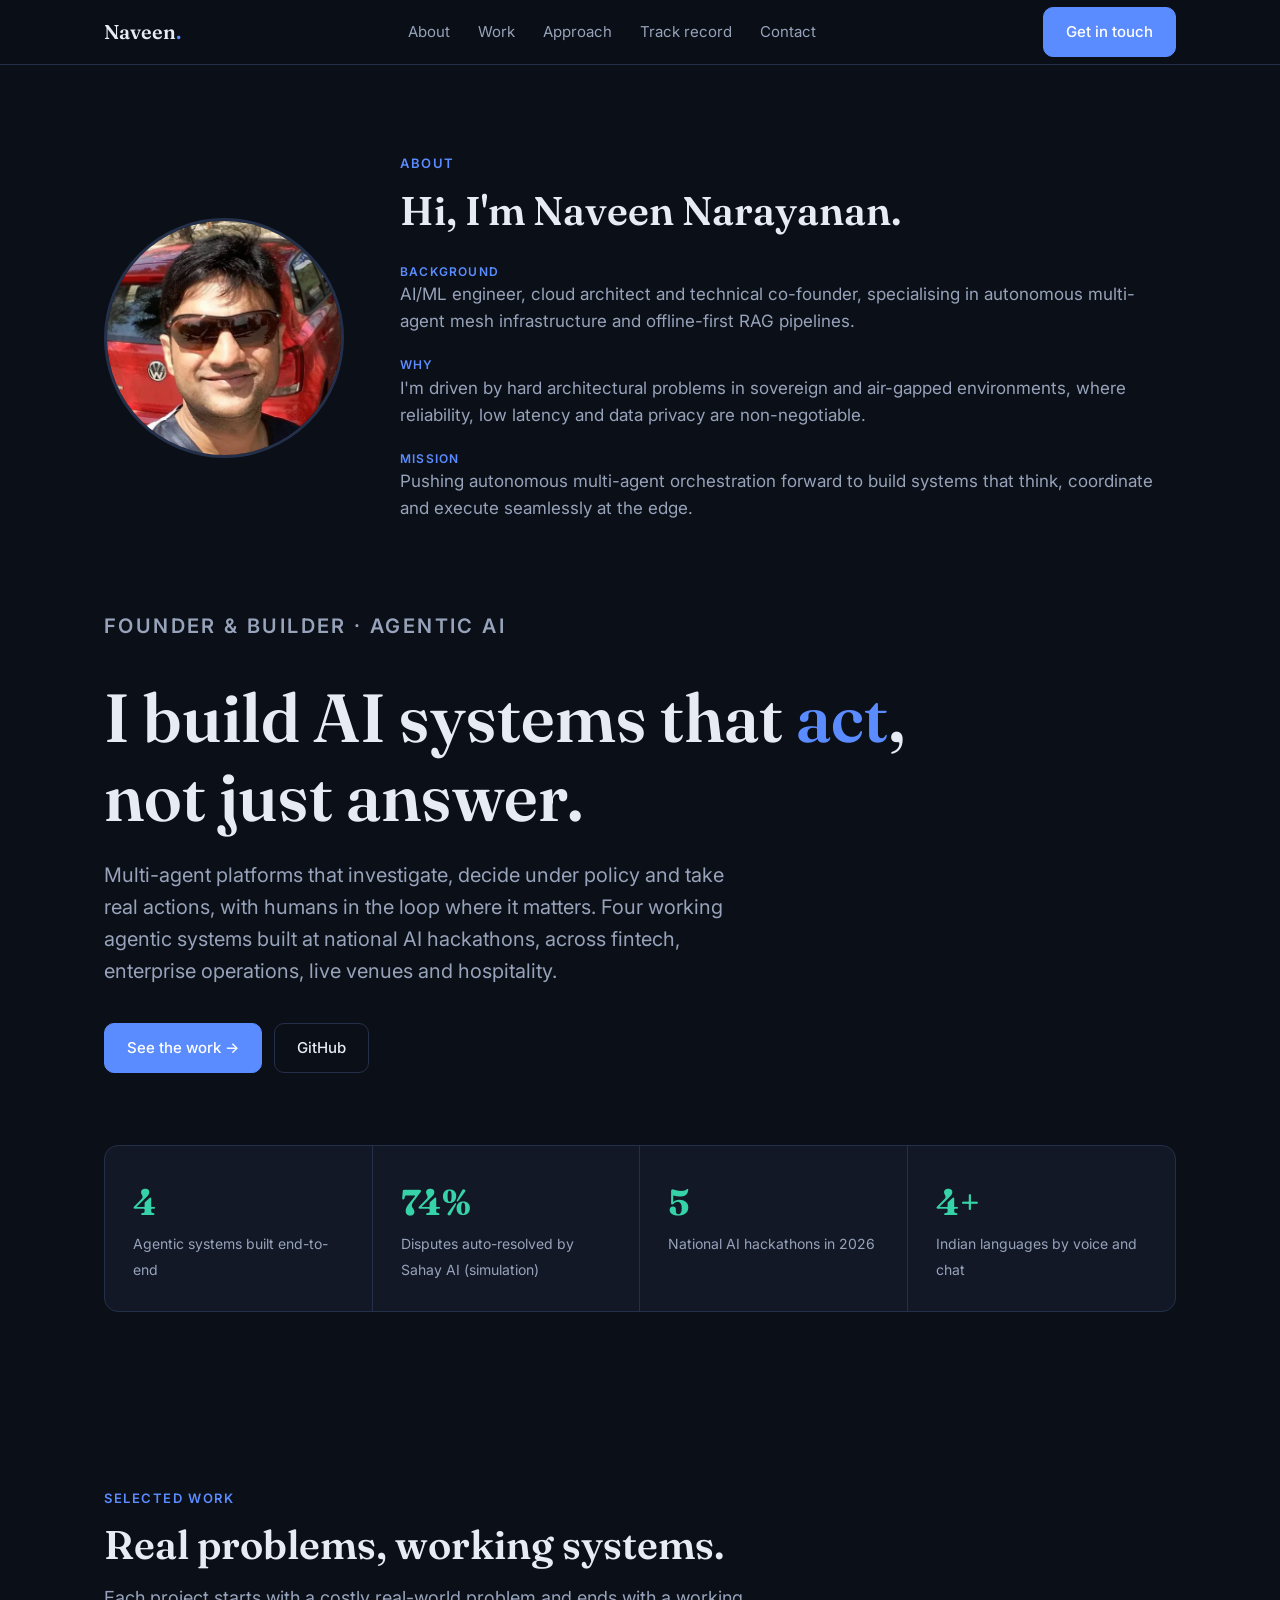
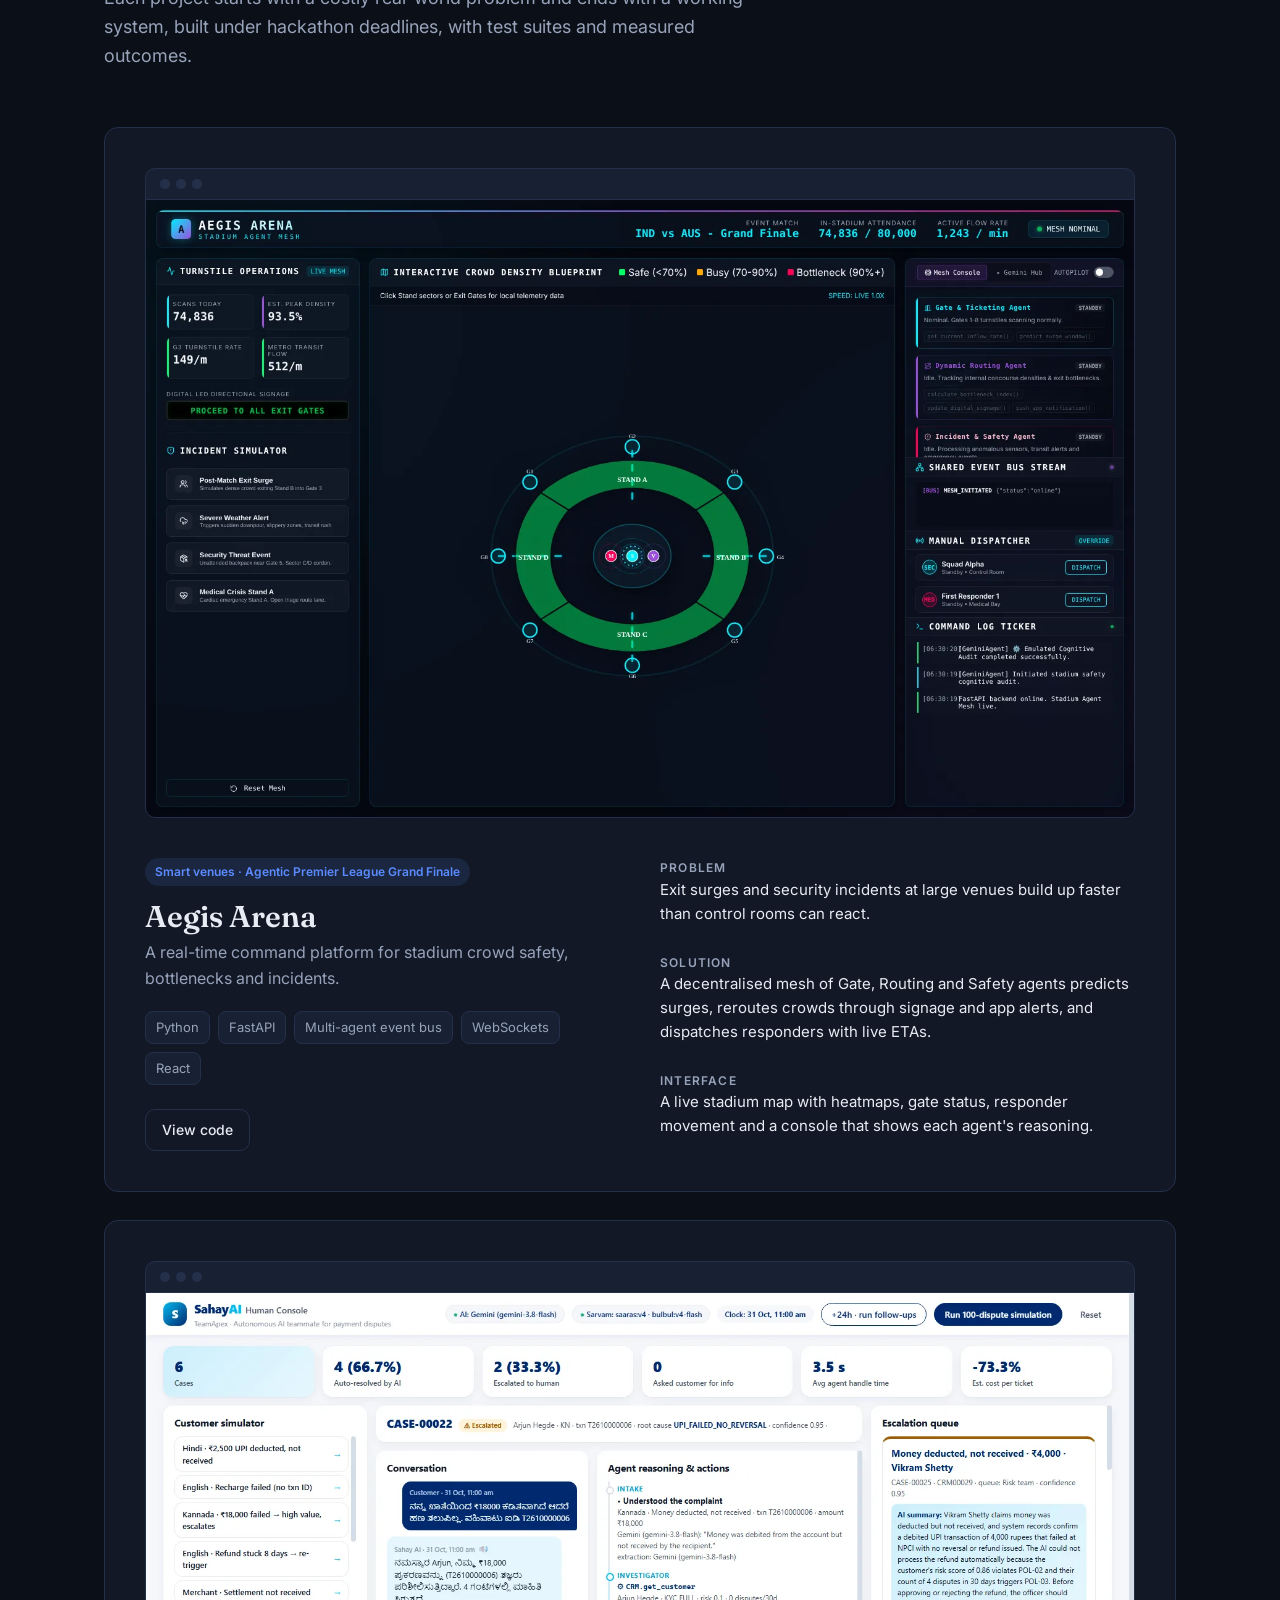
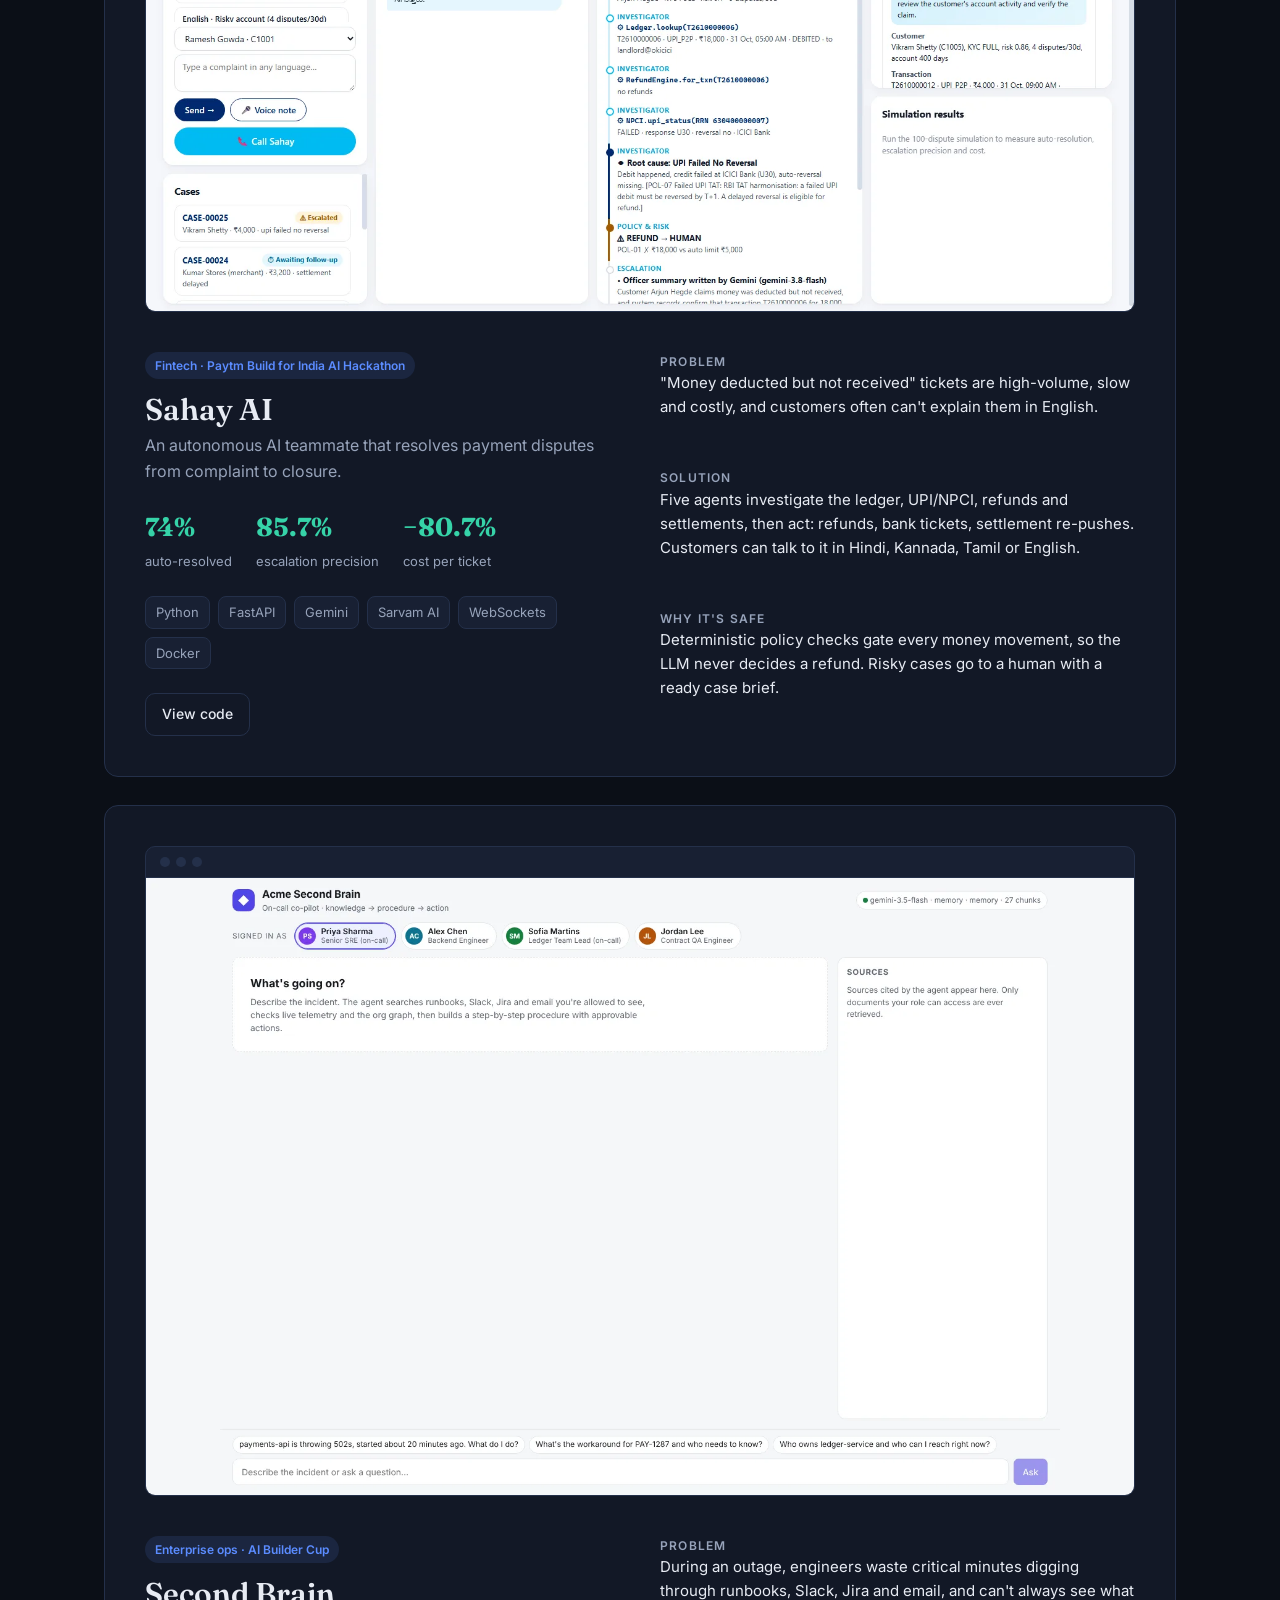
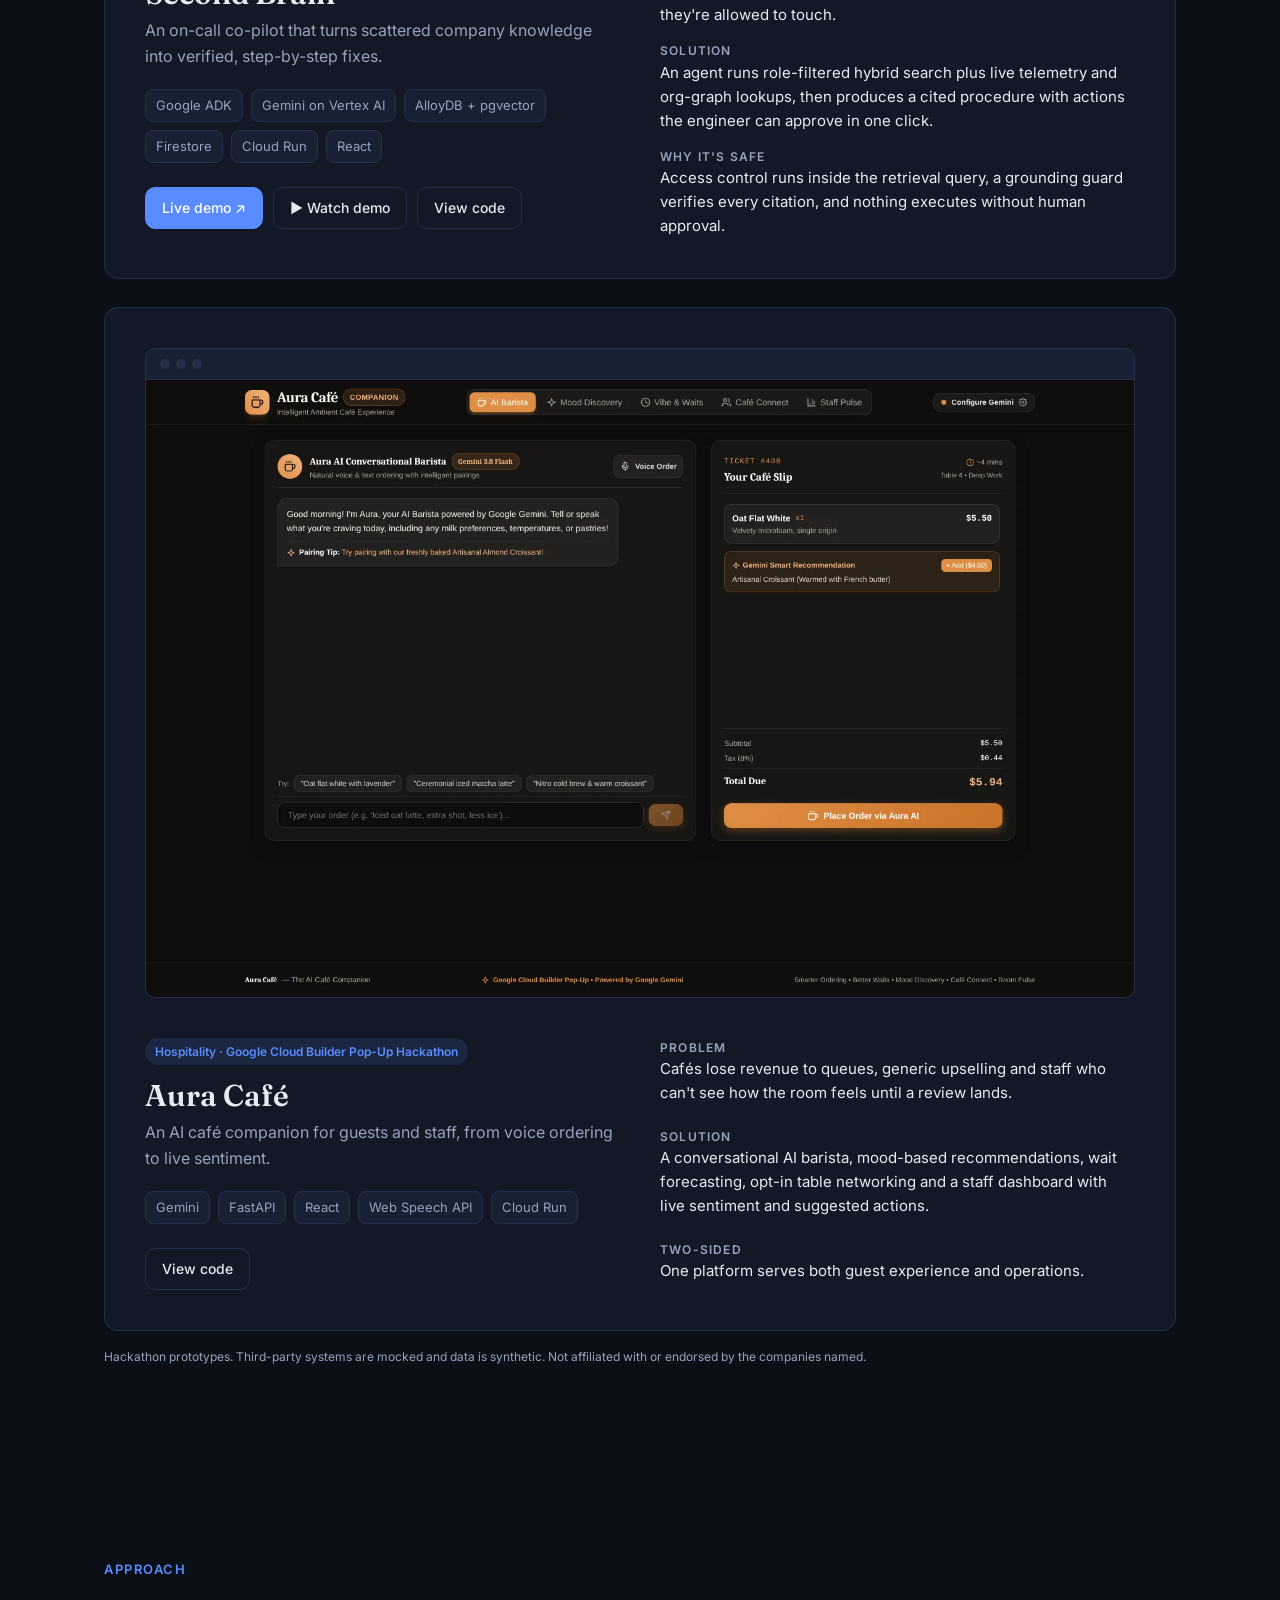
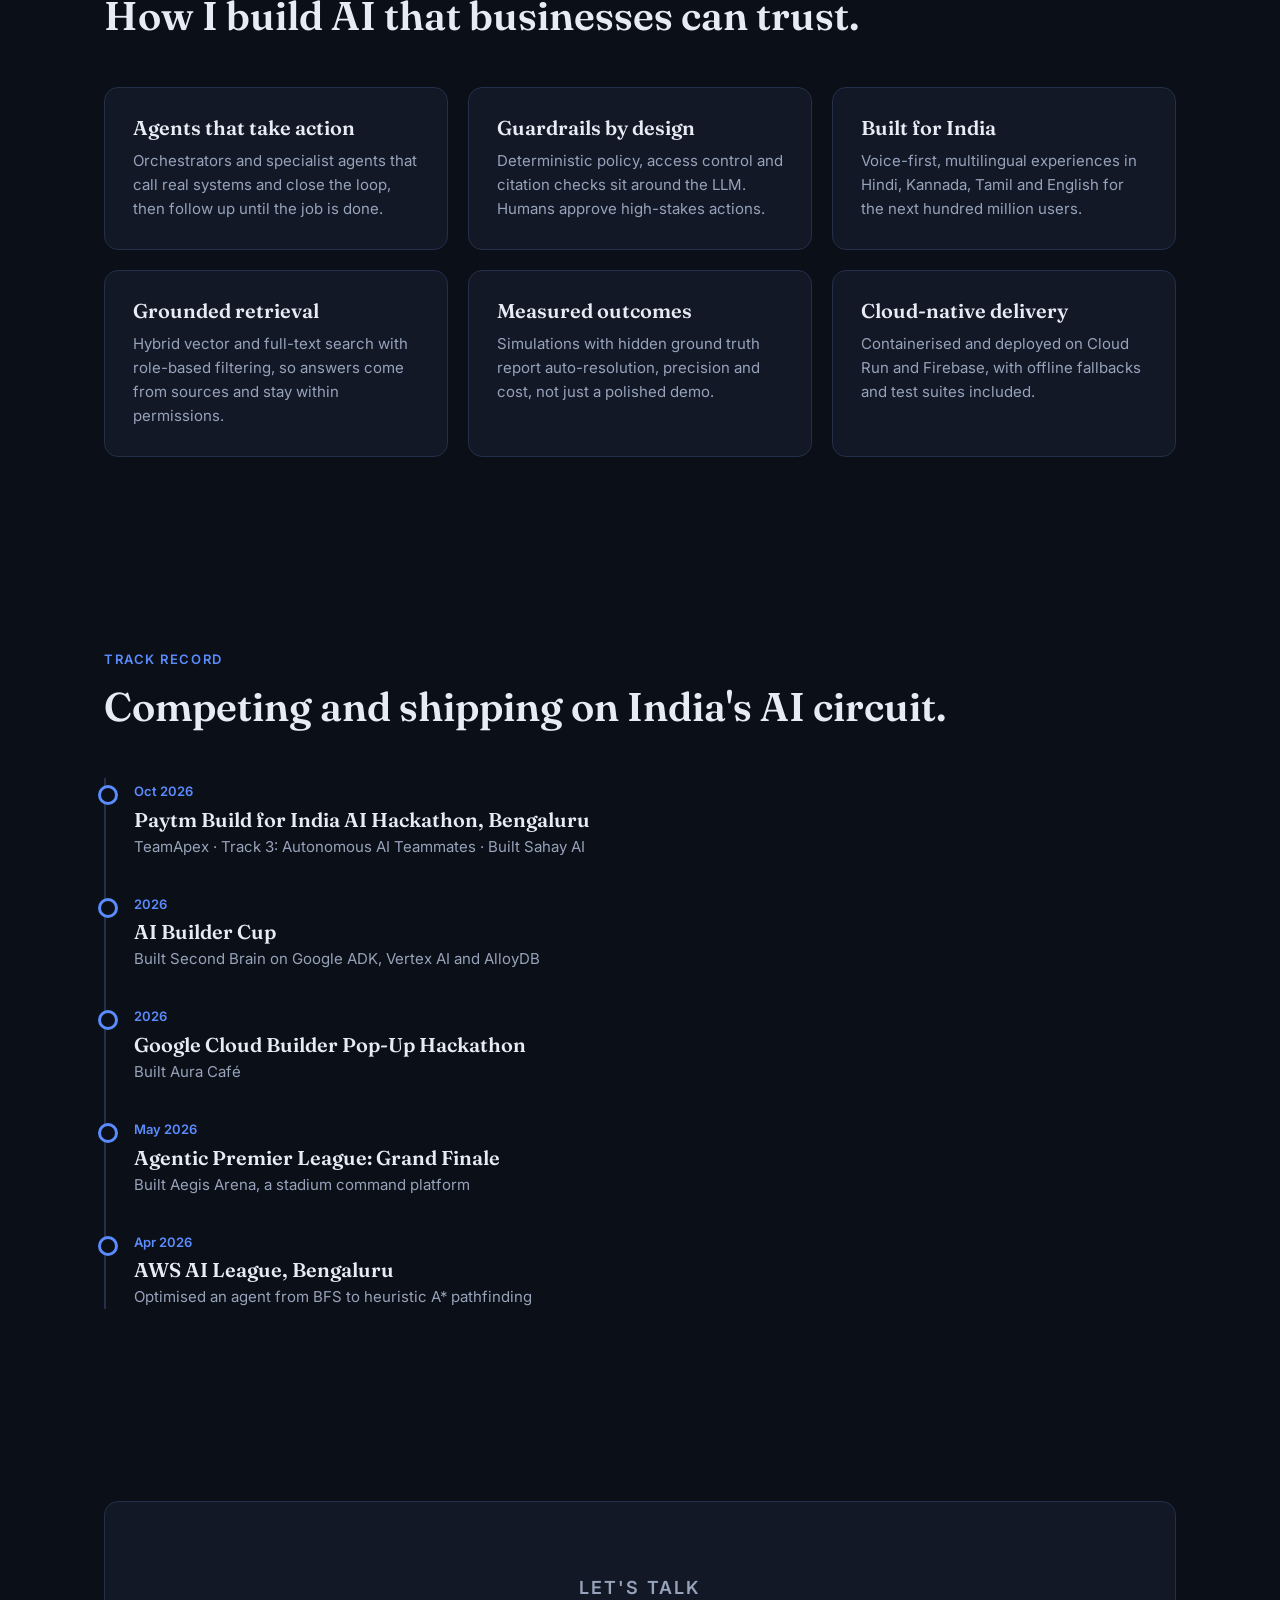
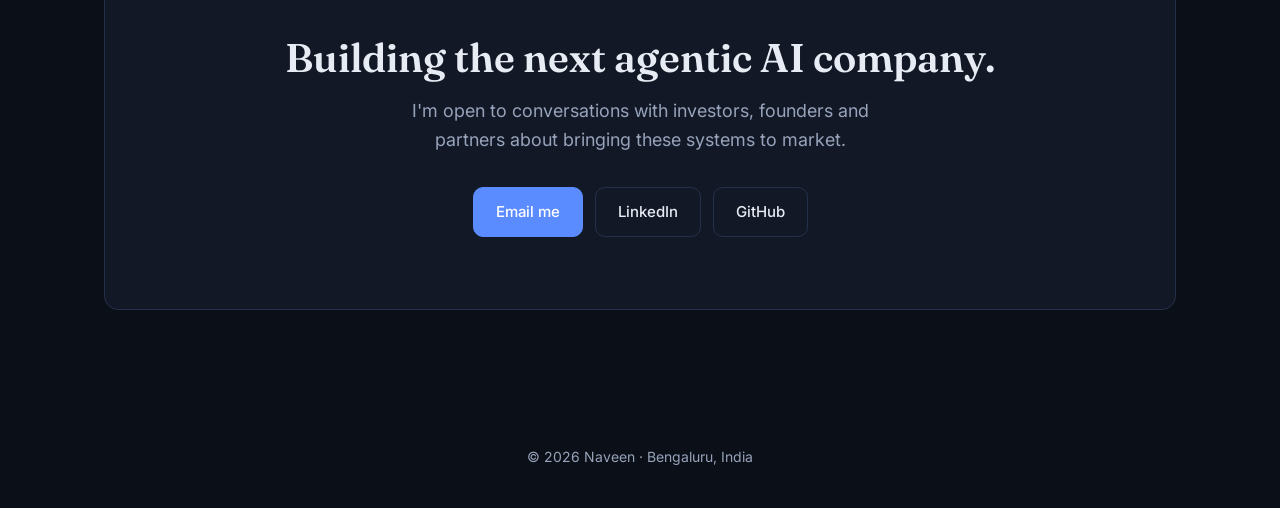
==== commit 81e6248e: "Remove "Finalist" from Paytm hackathon mentions Co-Authored-By: Claude Opus 5.5 <noreply@anthropic.c" ====
--- a/index.html
+++ b/index.html
@@ -330,7 +330,7 @@
             <img src="images/sahay.webp" alt="Sahay AI human console showing a dispute case, agent reasoning and policy checks" loading="lazy" width="1600" height="1000" />
           </figure>
           <div>
-            <span class="tag">Fintech · Finalist, Paytm Build for India AI Hackathon</span>
+            <span class="tag">Fintech · Paytm Build for India AI Hackathon</span>
             <h3>Sahay AI</h3>
             <p class="sub">An autonomous AI teammate that resolves payment disputes from complaint to closure.</p>
             <div class="kpis">
@@ -450,7 +450,7 @@
       <div class="timeline">
         <div class="t-item">
           <time>Oct 2026</time>
-          <h3>Paytm Build for India AI Hackathon, Bengaluru: Finalist</h3>
+          <h3>Paytm Build for India AI Hackathon, Bengaluru</h3>
           <p>TeamApex · Track 3: Autonomous AI Teammates · Built Sahay AI</p>
         </div>
         <div class="t-item">
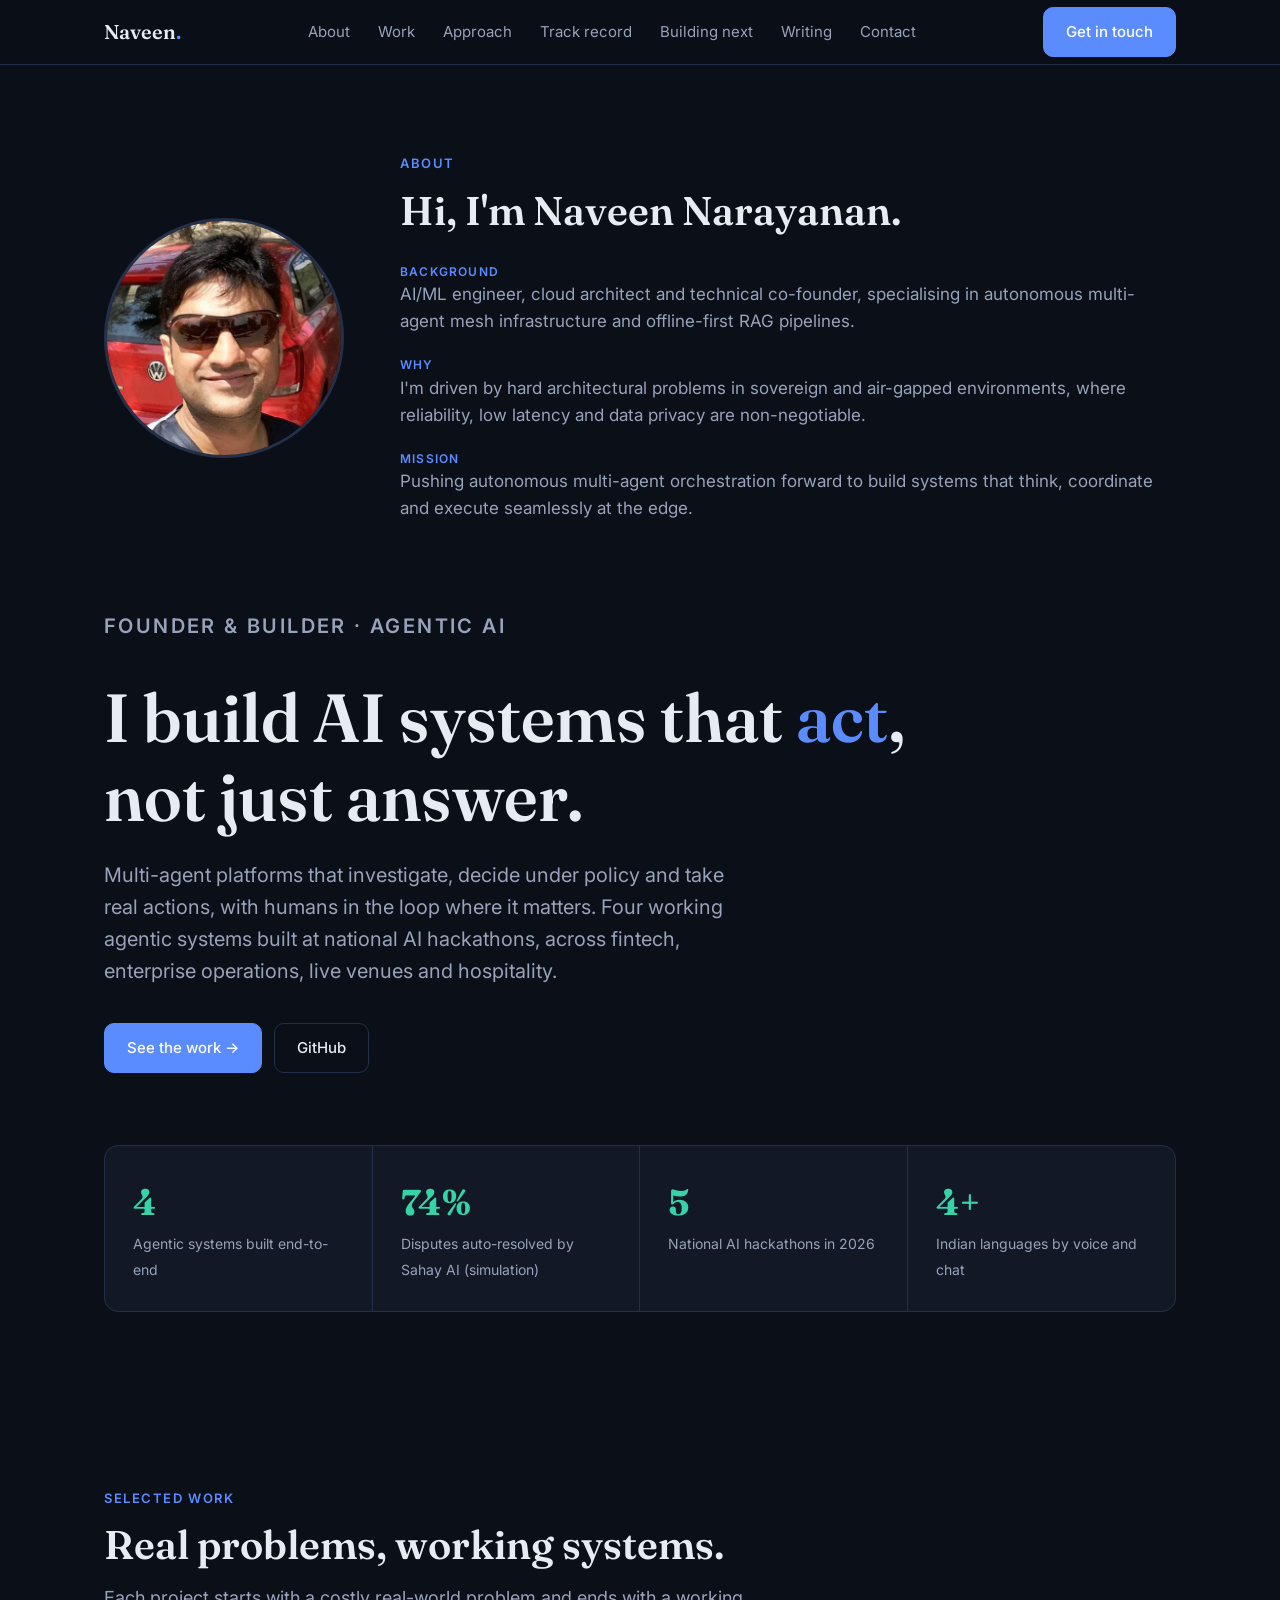
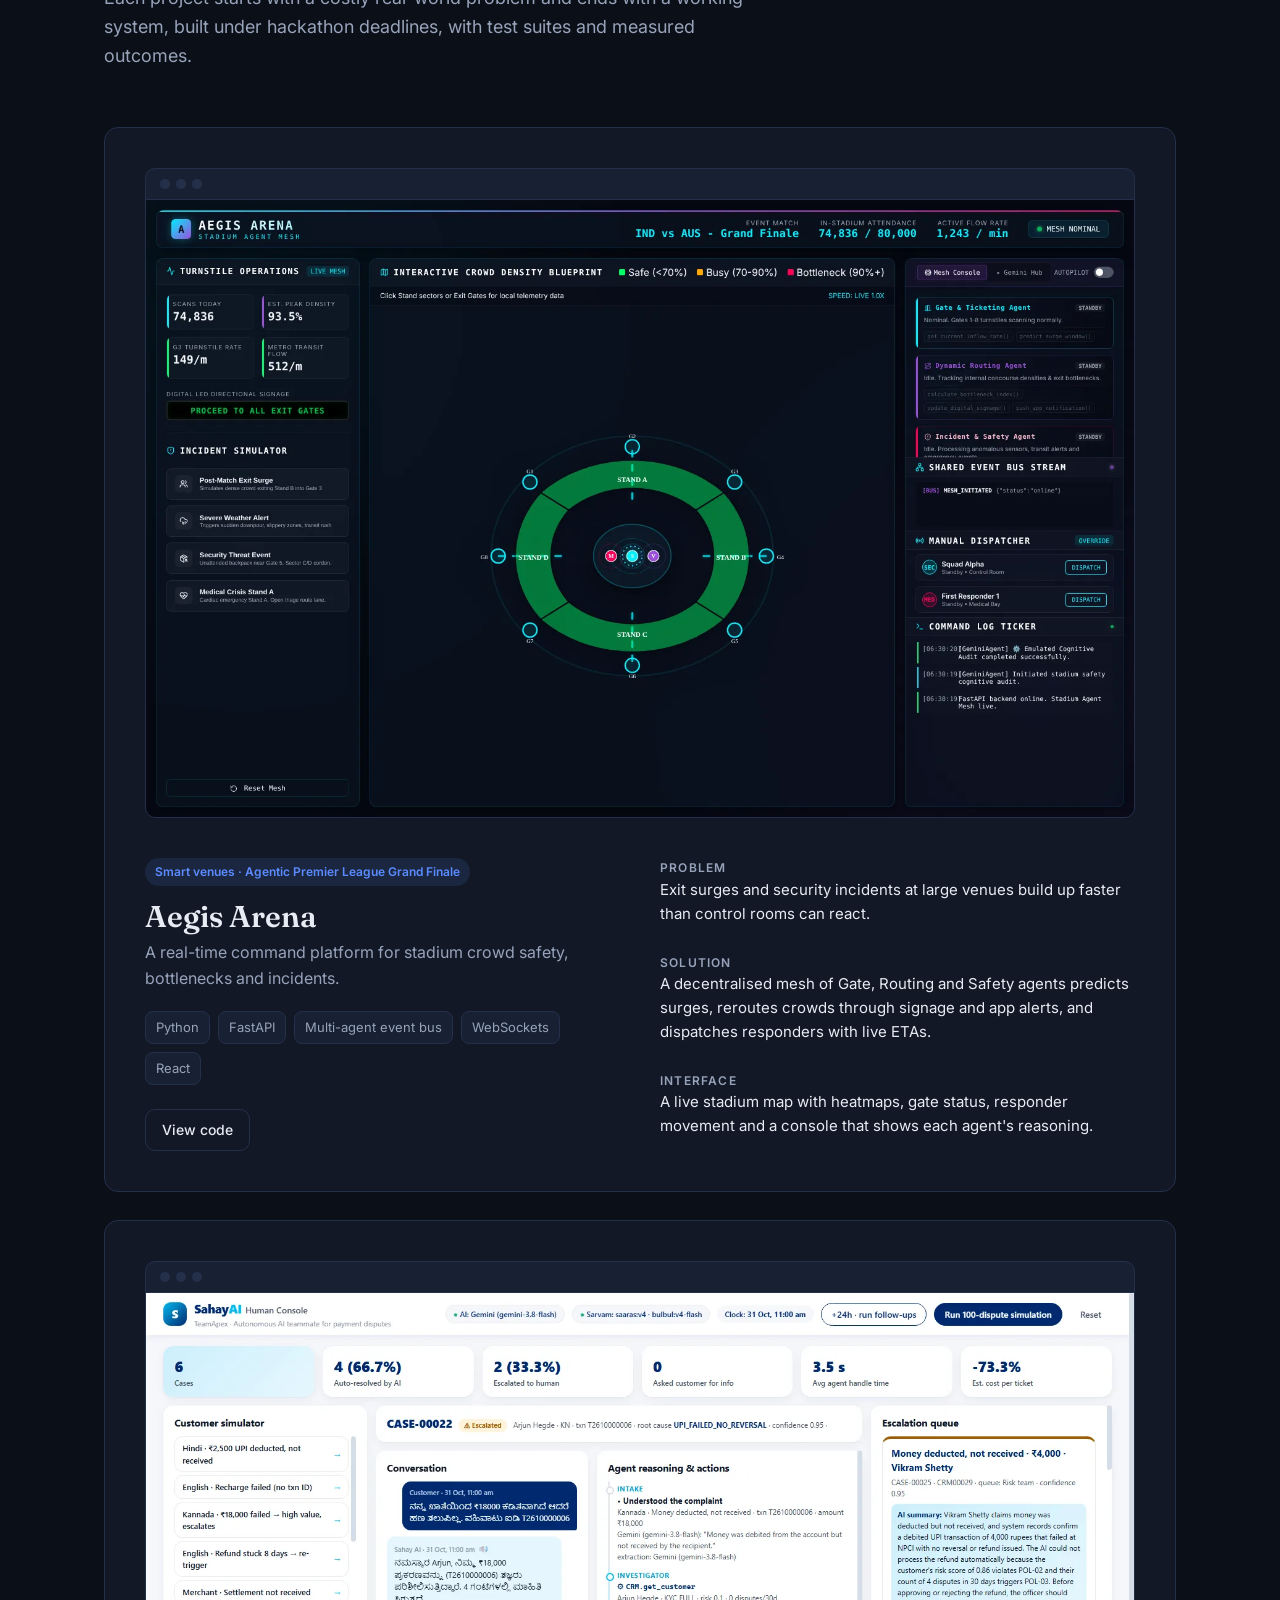
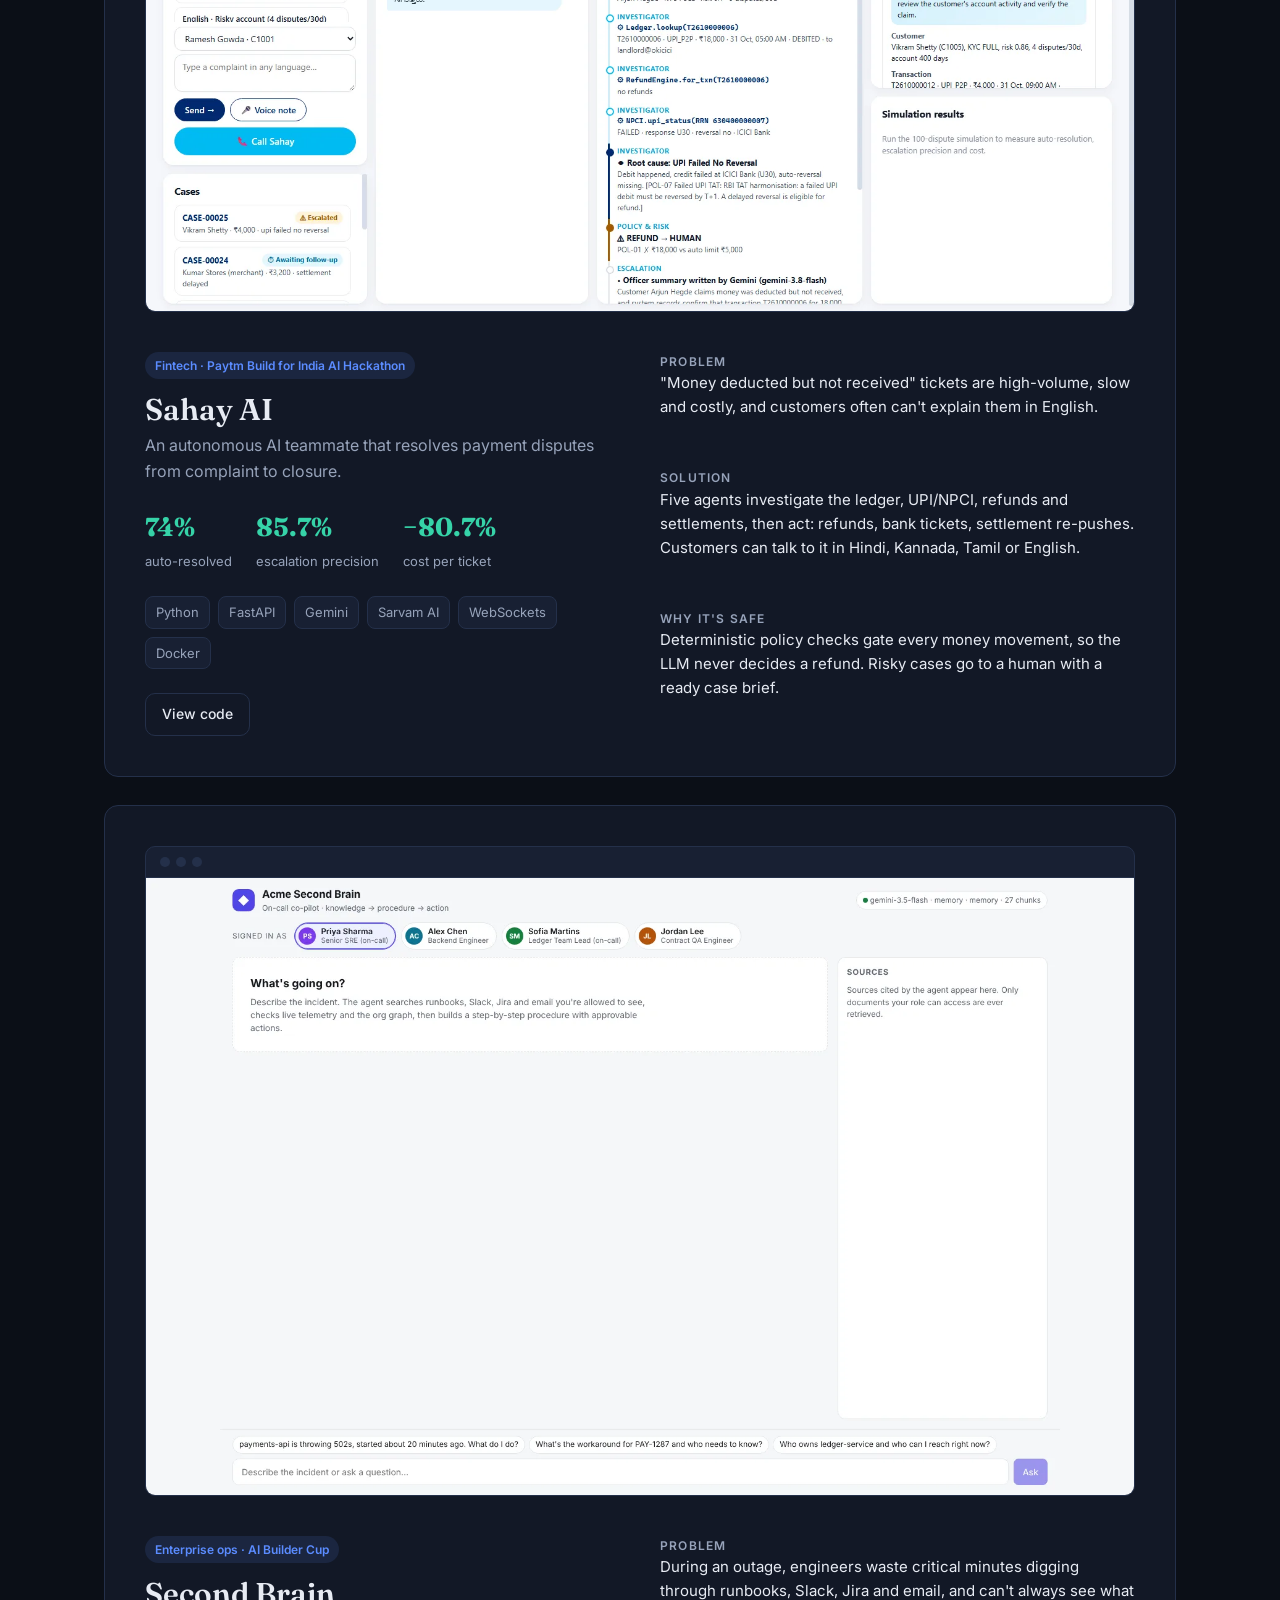
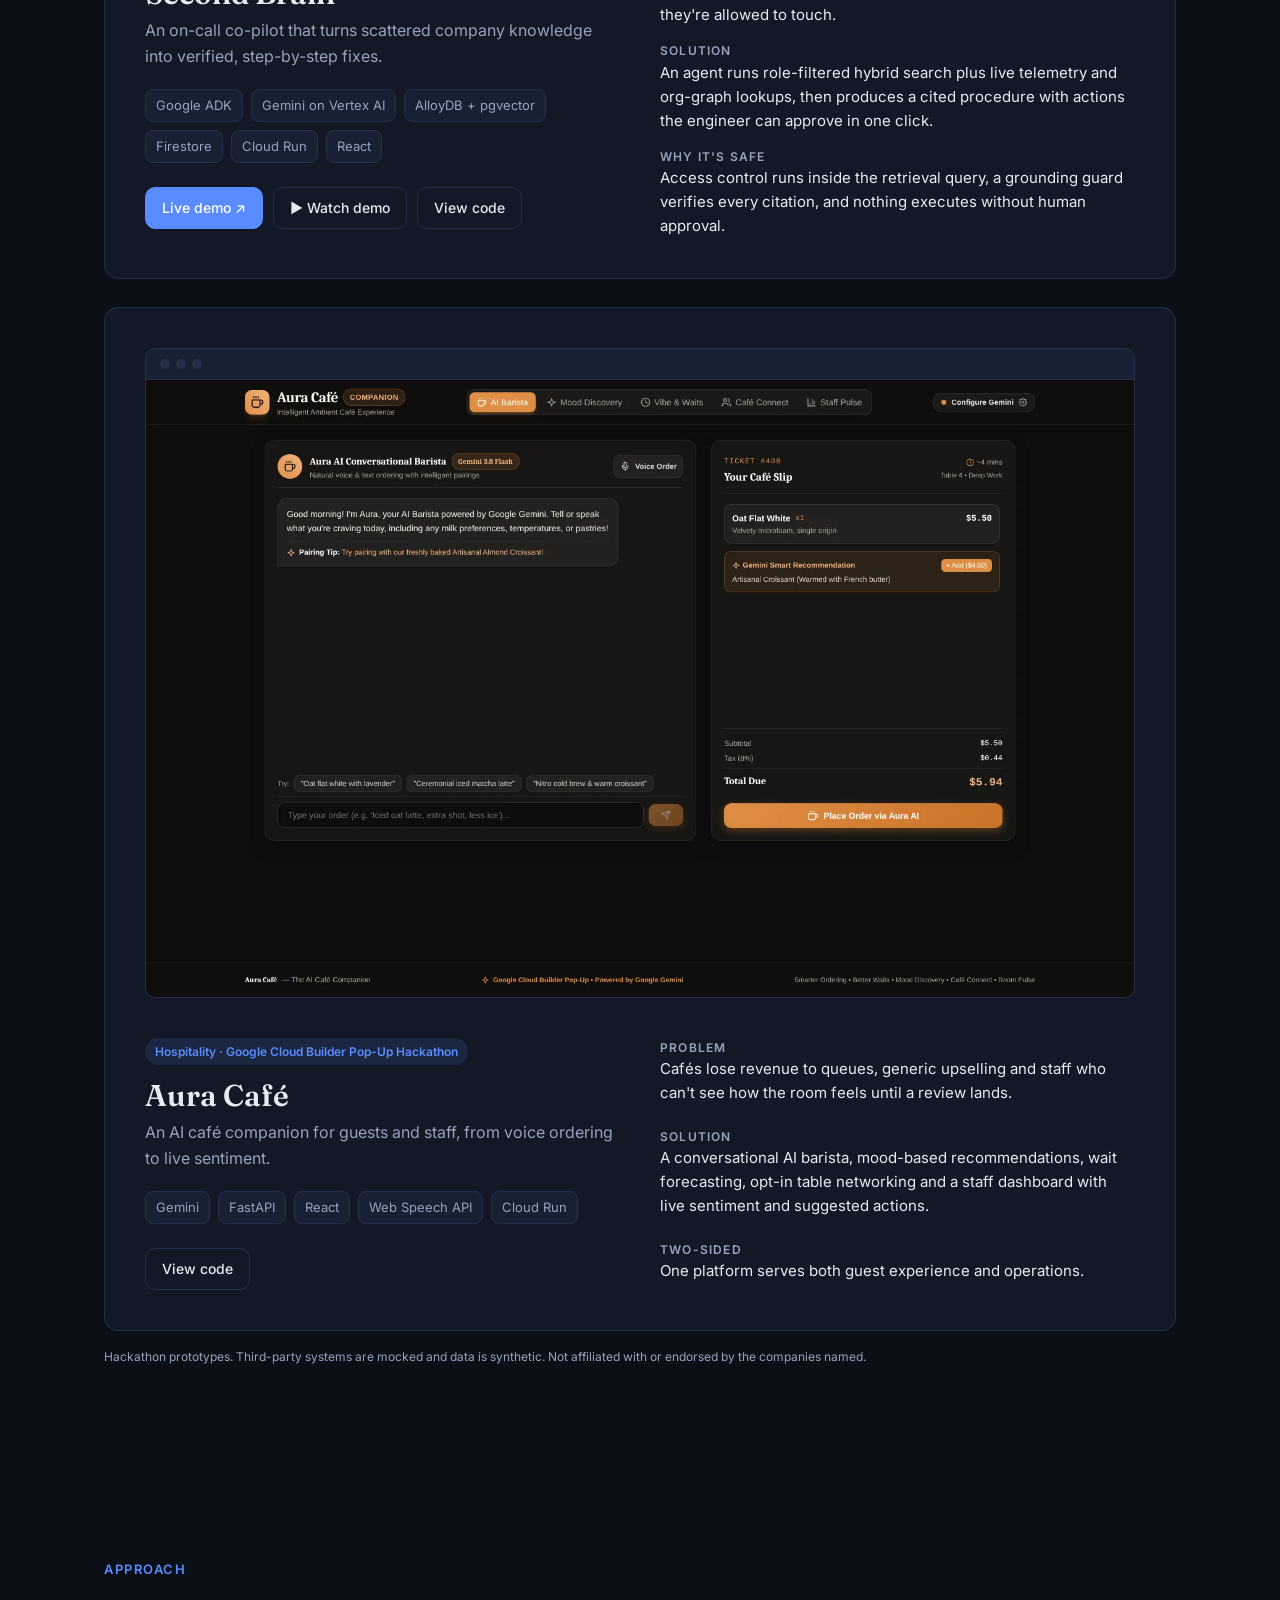
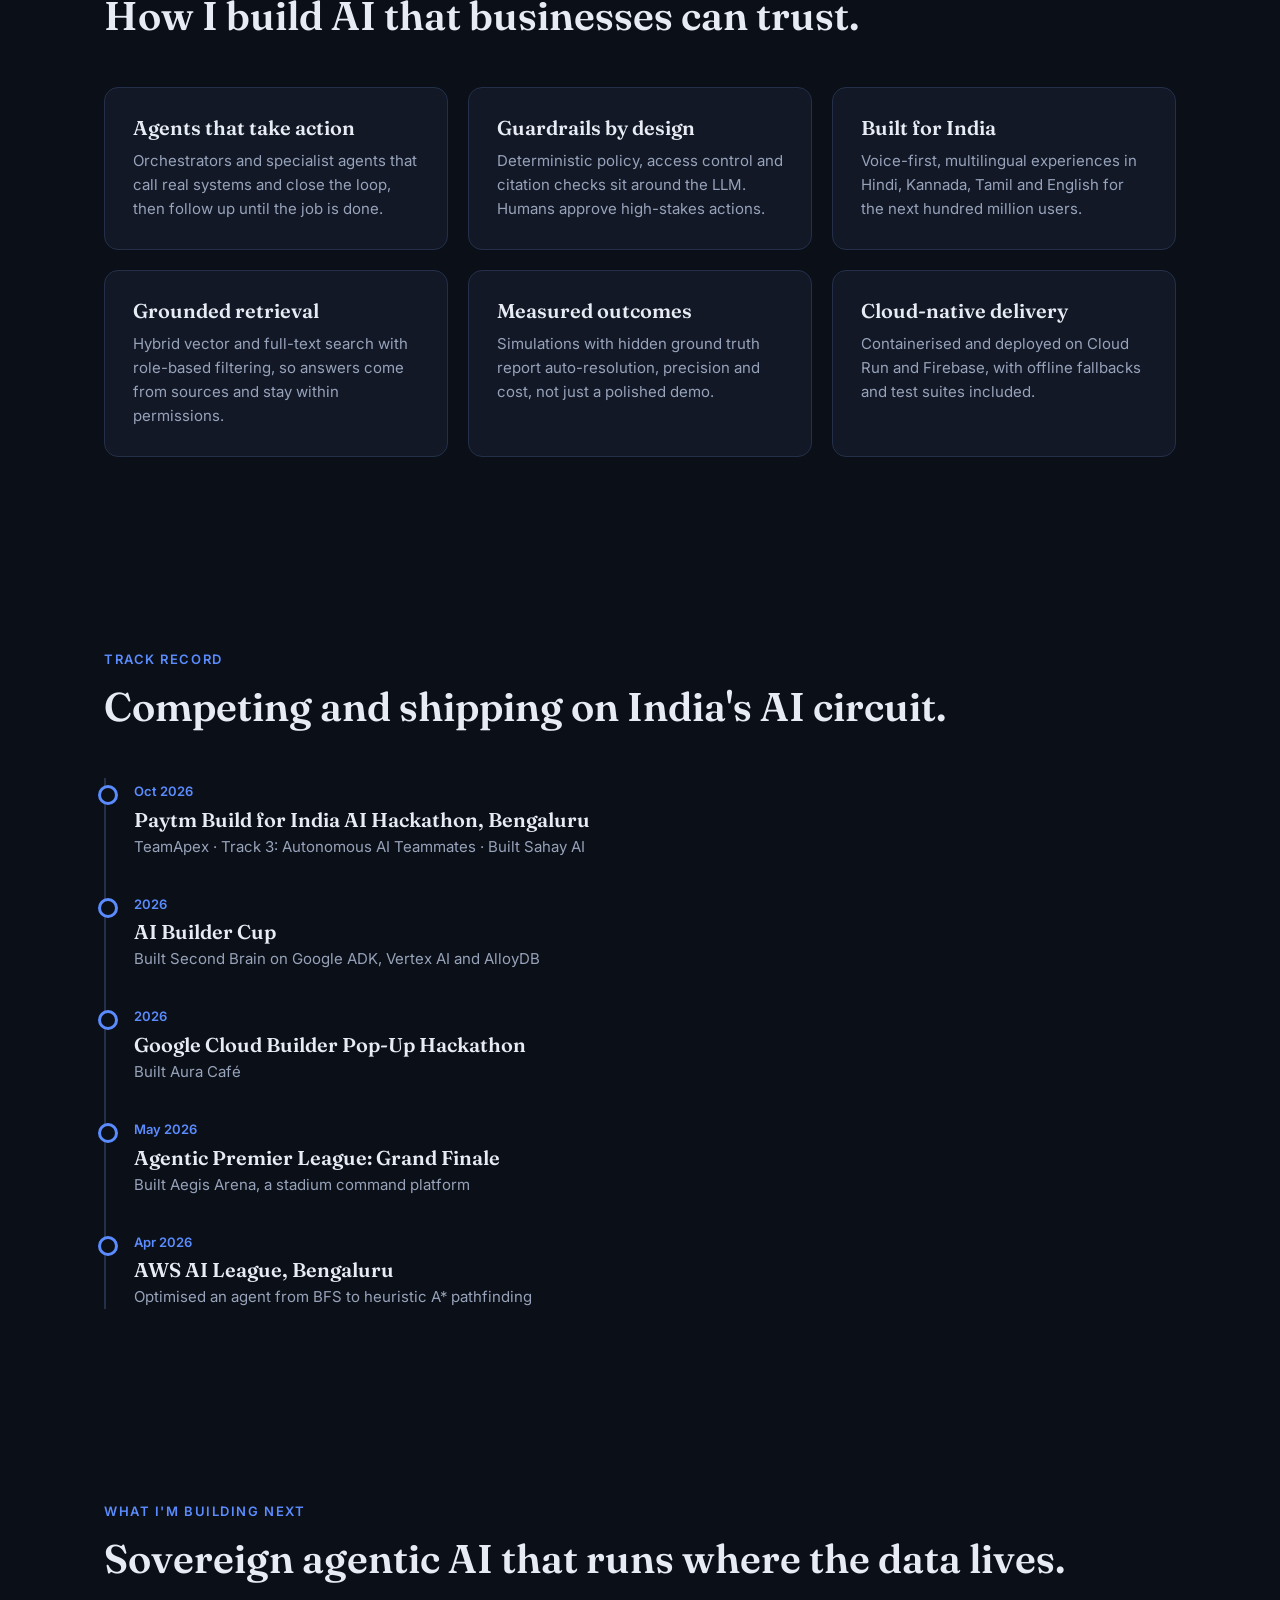
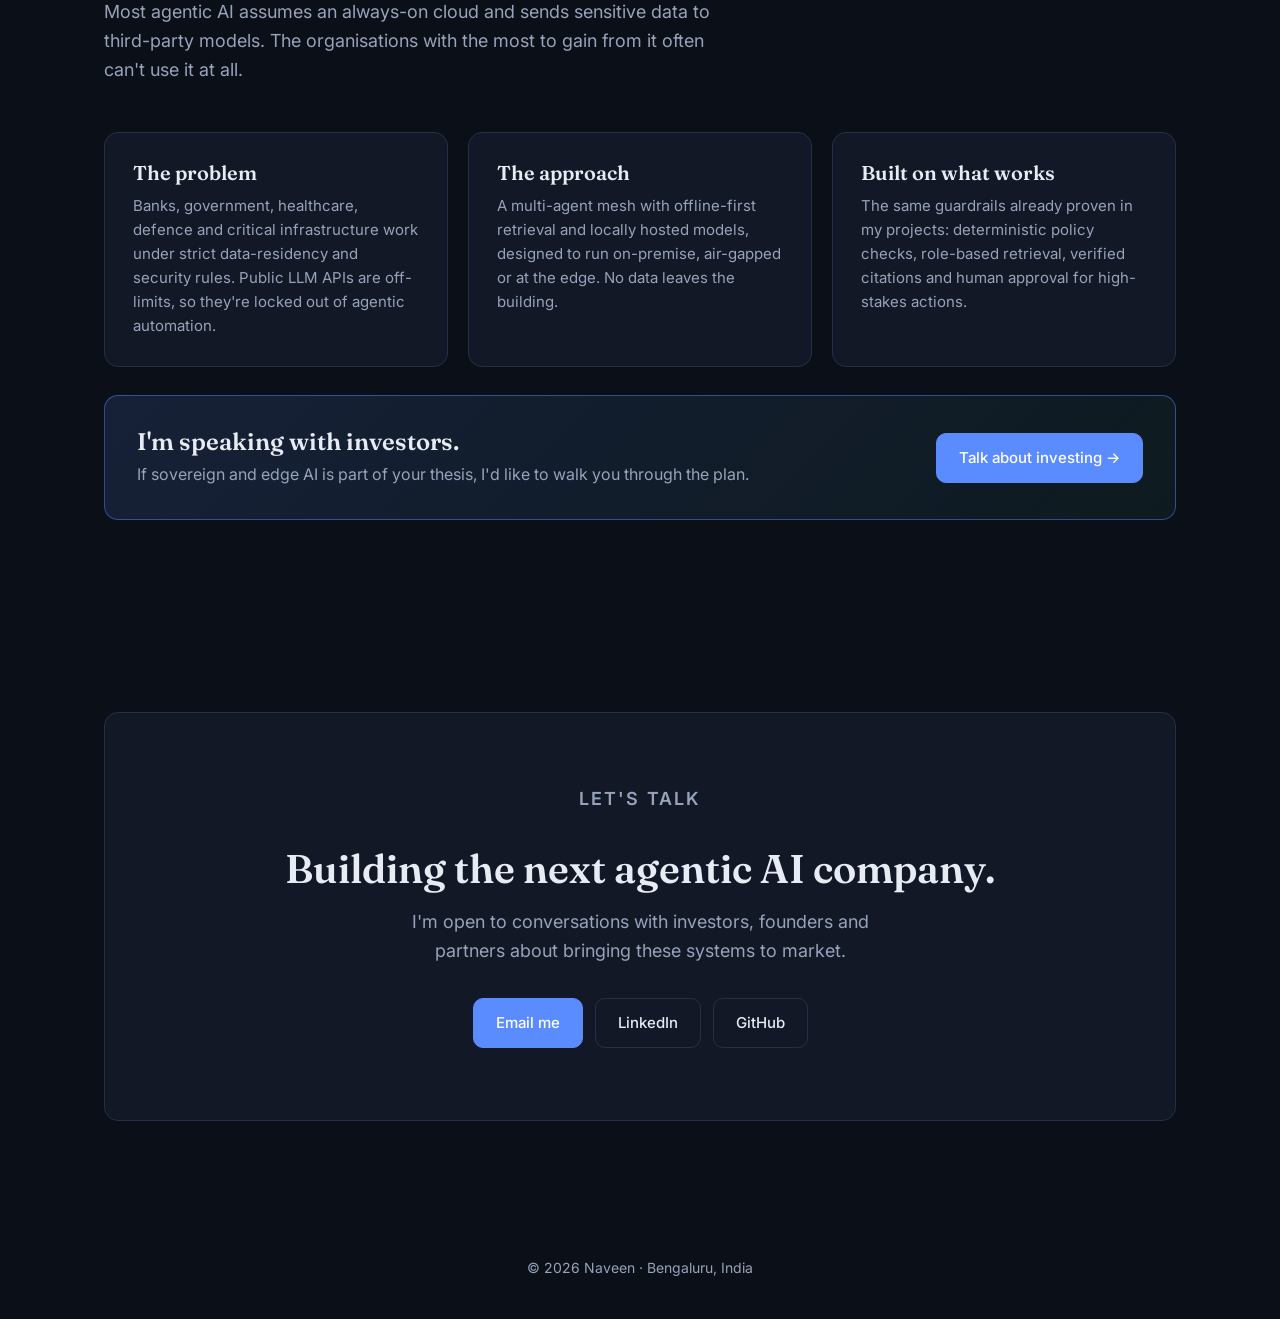
==== commit 8cdaeb1a: "Add "What I'm building next" section and Writing blog - Investor-facing section on sovereign / edge " ====
--- a/index.html
+++ b/index.html
@@ -17,197 +17,14 @@
   <meta property="og:image:alt" content="Sahay AI console resolving a payment dispute with agent reasoning and policy checks" />
   <meta name="twitter:card" content="summary_large_image" />
   <link rel="canonical" href="https://naveenamai.dev/" />
-  <link rel="icon" href="/favicon.svg" type="image/svg+xml" />
+  <link rel="icon" href="favicon.svg" type="image/svg+xml" />
 
   <!-- Fonts: Inter for body, Fraunces for headings (serif = credible, investor-friendly) -->
   <link rel="preconnect" href="https://fonts.googleapis.com" />
   <link rel="preconnect" href="https://fonts.gstatic.com" crossorigin />
   <link href="https://fonts.googleapis.com/css2?family=Fraunces:opsz,wght@9..144,500;9..144,600&family=Inter:wght@400;500;600&display=swap" rel="stylesheet" />
 
-  <style>
-    /* ============ 1. DESIGN TOKENS ============
-       Change colours here and the whole site follows. */
-    :root {
-      --bg: #0b0f17;
-      --surface: #121826;
-      --surface-2: #182033;
-      --border: #24304a;
-      --text: #e7ebf3;
-      --muted: #97a3ba;
-      --accent: #5b8cff;      /* primary blue */
-      --accent-2: #36d3a8;    /* success green for metrics */
-      --radius: 14px;
-      --max: 1120px;
-    }
-
-    /* ============ 2. BASE ============ */
-    * { box-sizing: border-box; margin: 0; padding: 0; }
-    html { scroll-behavior: smooth; }
-    body {
-      font-family: "Inter", system-ui, sans-serif;
-      background: var(--bg);
-      color: var(--text);
-      line-height: 1.6;
-      -webkit-font-smoothing: antialiased;
-    }
-    h1, h2, h3 { font-family: "Fraunces", Georgia, serif; font-weight: 600; line-height: 1.15; }
-    a { color: inherit; text-decoration: none; }
-    .container { max-width: var(--max); margin: 0 auto; padding: 0 24px; }
-    section { padding: 96px 0; }
-    .eyebrow {
-      font-size: 13px; font-weight: 600; letter-spacing: .12em;
-      text-transform: uppercase; color: var(--accent); margin-bottom: 14px;
-    }
-    .section-title { font-size: clamp(28px, 4vw, 40px); margin-bottom: 16px; }
-    .section-lead { color: var(--muted); max-width: 640px; font-size: 18px; }
-
-    /* ============ 3. NAV ============ */
-    nav {
-      position: sticky; top: 0; z-index: 10;
-      background: rgba(11, 15, 23, .85); backdrop-filter: blur(10px);
-      border-bottom: 1px solid var(--border);
-    }
-    nav .container { display: flex; align-items: center; justify-content: space-between; height: 64px; }
-    .logo { font-family: "Fraunces", serif; font-size: 20px; font-weight: 600; }
-    .logo span { color: var(--accent); }
-    .nav-links { display: flex; gap: 28px; font-size: 15px; color: var(--muted); }
-    .nav-links a:hover { color: var(--text); }
-    .nav-right { display: flex; align-items: center; gap: 10px; }
-    .menu-btn {
-      display: none; background: none; border: 1px solid var(--border); border-radius: 10px;
-      color: var(--text); width: 44px; height: 44px; font-size: 20px; cursor: pointer;
-    }
-
-    /* ============ 4. BUTTONS ============ */
-    .btn {
-      display: inline-flex; align-items: center; gap: 8px;
-      padding: 12px 22px; border-radius: 10px; font-weight: 500; font-size: 15px;
-      border: 1px solid var(--border); transition: all .2s;
-    }
-    .btn-primary { background: var(--accent); border-color: var(--accent); color: #fff; }
-    .btn-primary:hover { background: #4677f0; }
-    .btn-ghost:hover { border-color: var(--muted); }
-
-    /* ============ 5. HERO ============ */
-    .hero { padding: 120px 0 80px; }
-    .hero h1 { font-size: clamp(40px, 6vw, 68px); max-width: 860px; margin-bottom: 24px; }
-    .hero h1 em { font-style: normal; color: var(--accent); }
-    .hero p { font-size: 20px; color: var(--muted); max-width: 640px; margin-bottom: 36px; }
-    .hero-cta { display: flex; gap: 12px; flex-wrap: wrap; }
-
-    /* ============ 6. METRICS STRIP ============ */
-    .metrics {
-      display: grid; grid-template-columns: repeat(4, 1fr);
-      border: 1px solid var(--border); border-radius: var(--radius);
-      background: var(--surface); margin-top: 72px;
-    }
-    .metric { padding: 28px; border-right: 1px solid var(--border); }
-    .metric:last-child { border-right: none; }
-    .metric strong { display: block; font-family: "Fraunces", serif; font-size: 36px; color: var(--accent-2); }
-    .metric span { color: var(--muted); font-size: 14px; }
-
-    /* ============ 7. PROJECTS ============ */
-    .projects { display: grid; gap: 28px; margin-top: 56px; }
-    .project {
-      display: grid; grid-template-columns: 1fr 1fr; gap: 40px;
-      background: var(--surface); border: 1px solid var(--border);
-      border-radius: var(--radius); padding: 40px;
-      transition: border-color .2s;
-    }
-    .project:hover { border-color: #3a4a70; }
-    .tag {
-      display: inline-block; font-size: 12px; font-weight: 600;
-      padding: 4px 10px; border-radius: 999px;
-      background: rgba(91, 140, 255, .12); color: var(--accent); margin-bottom: 14px;
-    }
-    .project h3 { font-size: 30px; margin-bottom: 6px; }
-    .project .sub { color: var(--muted); margin-bottom: 20px; }
-    .project dl { display: grid; gap: 14px; }
-    .project dt { font-size: 12px; font-weight: 600; letter-spacing: .1em; text-transform: uppercase; color: var(--muted); }
-    .project dd { font-size: 15px; }
-    .kpis { display: flex; gap: 24px; flex-wrap: wrap; margin: 22px 0; }
-    .kpis div strong { display: block; font-family: "Fraunces", serif; font-size: 26px; color: var(--accent-2); }
-    .kpis div span { font-size: 13px; color: var(--muted); }
-    .stack { display: flex; flex-wrap: wrap; gap: 8px; margin: 18px 0 24px; }
-    .stack span {
-      font-size: 13px; padding: 5px 10px; border-radius: 8px;
-      background: var(--surface-2); border: 1px solid var(--border); color: var(--muted);
-    }
-    .links { display: flex; gap: 10px; flex-wrap: wrap; }
-    .links .btn { padding: 9px 16px; font-size: 14px; }
-    .note { font-size: 12px; color: var(--muted); margin-top: 16px; }
-
-    /* Project screenshot: spans both columns, framed like a browser window */
-    .shot {
-      grid-column: 1 / -1;
-      border: 1px solid var(--border); border-radius: 10px; overflow: hidden;
-      background: var(--surface-2);
-    }
-    .shot .bar { display: flex; gap: 6px; padding: 10px 14px; border-bottom: 1px solid var(--border); }
-    .shot .bar i { width: 10px; height: 10px; border-radius: 50%; background: var(--border); }
-    .shot img { display: block; width: 100%; height: auto; }
-
-    /* ============ 8. CAPABILITIES ============ */
-    .caps { display: grid; grid-template-columns: repeat(3, 1fr); gap: 20px; margin-top: 48px; }
-    .cap { background: var(--surface); border: 1px solid var(--border); border-radius: var(--radius); padding: 28px; }
-    .cap h3 { font-size: 20px; margin-bottom: 10px; }
-    .cap p { color: var(--muted); font-size: 15px; }
-
-    /* ============ 8b. ABOUT ============ */
-    #about { padding: 88px 0 0; }
-    #about + .hero { padding-top: 88px; }
-    .about { display: grid; grid-template-columns: 240px 1fr; gap: 56px; align-items: center; }
-    .about img {
-      width: 240px; height: 240px; border-radius: 50%; object-fit: cover;
-      border: 3px solid var(--border);
-    }
-    .about dl { display: grid; gap: 20px; margin-top: 28px; }
-    .about dt { font-size: 12px; font-weight: 600; letter-spacing: .1em; text-transform: uppercase; color: var(--accent); }
-    .about dd { color: var(--muted); font-size: 17px; }
-
-    /* ============ 9. TIMELINE ============ */
-    .timeline { margin-top: 48px; border-left: 2px solid var(--border); padding-left: 28px; display: grid; gap: 32px; }
-    .t-item { position: relative; }
-    .t-item::before {
-      content: ""; position: absolute; left: -36px; top: 7px;
-      width: 14px; height: 14px; border-radius: 50%;
-      background: var(--bg); border: 3px solid var(--accent);
-    }
-    .t-item time { font-size: 13px; color: var(--accent); font-weight: 600; }
-    .t-item h3 { font-size: 20px; margin: 4px 0; }
-    .t-item p { color: var(--muted); font-size: 15px; }
-
-    /* ============ 10. CONTACT + FOOTER ============ */
-    .contact {
-      text-align: center; background: var(--surface); border: 1px solid var(--border);
-      border-radius: var(--radius); padding: 72px 24px;
-    }
-    .contact p { color: var(--muted); max-width: 520px; margin: 0 auto 32px; font-size: 18px; }
-    .contact .hero-cta { justify-content: center; }
-    footer { padding: 40px 0; color: var(--muted); font-size: 14px; text-align: center; }
-
-    /* ============ 11. MOBILE ============ */
-    @media (max-width: 860px) {
-      .menu-btn { display: inline-block; }
-      .nav-links {
-        display: none; position: absolute; top: 64px; left: 0; right: 0;
-        flex-direction: column; gap: 0; background: var(--bg);
-        border-bottom: 1px solid var(--border);
-      }
-      .nav-links a { padding: 14px 24px; border-top: 1px solid var(--border); }
-      nav.open .nav-links { display: flex; }
-      .metrics { grid-template-columns: repeat(2, 1fr); }
-      .metric:nth-child(2) { border-right: none; }
-      .metric:nth-child(-n+2) { border-bottom: 1px solid var(--border); }
-      .project { grid-template-columns: 1fr; padding: 28px; gap: 24px; }
-      .caps { grid-template-columns: 1fr; }
-      .about { grid-template-columns: 1fr; gap: 32px; }
-      .about img { width: 160px; height: 160px; }
-      #about { padding-top: 56px; }
-      #about + .hero { padding-top: 64px; }
-      section { padding: 72px 0; }
-    }
-  </style>
+  <link rel="stylesheet" href="css/site.css" />
 </head>
 <body>
 
@@ -220,6 +37,8 @@
         <a href="#work">Work</a>
         <a href="#approach">Approach</a>
         <a href="#track-record">Track record</a>
+        <a href="#next">Building next</a>
+        <a href="blog/index.html">Writing</a>
         <a href="#contact">Contact</a>
       </div>
       <div class="nav-right">
@@ -228,23 +47,7 @@
       </div>
     </div>
   </nav>
-  <script>
-    // Mobile menu: toggle open, close after a link is tapped
-    (function () {
-      var nav = document.querySelector("nav");
-      var btn = nav.querySelector(".menu-btn");
-      function set(open) {
-        nav.classList.toggle("open", open);
-        btn.setAttribute("aria-expanded", open);
-        btn.setAttribute("aria-label", open ? "Close menu" : "Open menu");
-        btn.textContent = open ? "✕" : "☰";
-      }
-      btn.addEventListener("click", function () { set(!nav.classList.contains("open")); });
-      nav.querySelectorAll(".nav-links a").forEach(function (a) {
-        a.addEventListener("click", function () { set(false); });
-      });
-    })();
-  </script>
+  <script src="js/site.js"></script>
 
   <!-- ===================== ABOUT ===================== -->
   <section id="about">
@@ -477,6 +280,40 @@
     </div>
   </section>
 
+  <!-- ===================== BUILDING NEXT ===================== -->
+  <!-- Review this copy: replace anything that doesn't match your plan. -->
+  <section id="next">
+    <div class="container">
+      <p class="eyebrow">What I'm building next</p>
+      <h2 class="section-title">Sovereign agentic AI that runs where the data lives.</h2>
+      <p class="section-lead">
+        Most agentic AI assumes an always-on cloud and sends sensitive data to third-party models.
+        The organisations with the most to gain from it often can't use it at all.
+      </p>
+      <div class="caps">
+        <div class="cap">
+          <h3>The problem</h3>
+          <p>Banks, government, healthcare, defence and critical infrastructure work under strict data-residency and security rules. Public LLM APIs are off-limits, so they're locked out of agentic automation.</p>
+        </div>
+        <div class="cap">
+          <h3>The approach</h3>
+          <p>A multi-agent mesh with offline-first retrieval and locally hosted models, designed to run on-premise, air-gapped or at the edge. No data leaves the building.</p>
+        </div>
+        <div class="cap">
+          <h3>Built on what works</h3>
+          <p>The same guardrails already proven in my projects: deterministic policy checks, role-based retrieval, verified citations and human approval for high-stakes actions.</p>
+        </div>
+      </div>
+      <div class="ask">
+        <div>
+          <h3>I'm speaking with investors.</h3>
+          <p>If sovereign and edge AI is part of your thesis, I'd like to walk you through the plan.</p>
+        </div>
+        <a href="mailto:naveennaray@gmail.com?subject=Investing%20in%20sovereign%20agentic%20AI" class="btn btn-primary">Talk about investing →</a>
+      </div>
+    </div>
+  </section>
+
   <!-- ===================== CONTACT ===================== -->
   <section id="contact">
     <div class="container">
--- a/css/site.css
+++ b/css/site.css
@@ -0,0 +1,224 @@
+/* ============ 1. DESIGN TOKENS ============
+   Change colours here and the whole site follows. */
+:root {
+  --bg: #0b0f17;
+  --surface: #121826;
+  --surface-2: #182033;
+  --border: #24304a;
+  --text: #e7ebf3;
+  --muted: #97a3ba;
+  --accent: #5b8cff;      /* primary blue */
+  --accent-2: #36d3a8;    /* success green for metrics */
+  --radius: 14px;
+  --max: 1120px;
+}
+
+/* ============ 2. BASE ============ */
+* { box-sizing: border-box; margin: 0; padding: 0; }
+html { scroll-behavior: smooth; }
+body {
+  font-family: "Inter", system-ui, sans-serif;
+  background: var(--bg);
+  color: var(--text);
+  line-height: 1.6;
+  -webkit-font-smoothing: antialiased;
+}
+h1, h2, h3 { font-family: "Fraunces", Georgia, serif; font-weight: 600; line-height: 1.15; }
+a { color: inherit; text-decoration: none; }
+.container { max-width: var(--max); margin: 0 auto; padding: 0 24px; }
+section { padding: 96px 0; }
+.eyebrow {
+  font-size: 13px; font-weight: 600; letter-spacing: .12em;
+  text-transform: uppercase; color: var(--accent); margin-bottom: 14px;
+}
+.section-title { font-size: clamp(28px, 4vw, 40px); margin-bottom: 16px; }
+.section-lead { color: var(--muted); max-width: 640px; font-size: 18px; }
+
+/* ============ 3. NAV ============ */
+nav {
+  position: sticky; top: 0; z-index: 10;
+  background: rgba(11, 15, 23, .85); backdrop-filter: blur(10px);
+  border-bottom: 1px solid var(--border);
+}
+nav .container { display: flex; align-items: center; justify-content: space-between; height: 64px; }
+.logo { font-family: "Fraunces", serif; font-size: 20px; font-weight: 600; }
+.logo span { color: var(--accent); }
+.nav-links { display: flex; gap: 28px; font-size: 15px; color: var(--muted); }
+.nav-links a:hover { color: var(--text); }
+.nav-right { display: flex; align-items: center; gap: 10px; }
+.menu-btn {
+  display: none; background: none; border: 1px solid var(--border); border-radius: 10px;
+  color: var(--text); width: 44px; height: 44px; font-size: 20px; cursor: pointer;
+}
+
+/* ============ 4. BUTTONS ============ */
+.btn {
+  display: inline-flex; align-items: center; gap: 8px;
+  padding: 12px 22px; border-radius: 10px; font-weight: 500; font-size: 15px;
+  border: 1px solid var(--border); transition: all .2s;
+}
+.btn-primary { background: var(--accent); border-color: var(--accent); color: #fff; }
+.btn-primary:hover { background: #4677f0; }
+.btn-ghost:hover { border-color: var(--muted); }
+
+/* ============ 5. HERO ============ */
+.hero { padding: 120px 0 80px; }
+.hero h1 { font-size: clamp(40px, 6vw, 68px); max-width: 860px; margin-bottom: 24px; }
+.hero h1 em { font-style: normal; color: var(--accent); }
+.hero p { font-size: 20px; color: var(--muted); max-width: 640px; margin-bottom: 36px; }
+.hero-cta { display: flex; gap: 12px; flex-wrap: wrap; }
+
+/* ============ 6. METRICS STRIP ============ */
+.metrics {
+  display: grid; grid-template-columns: repeat(4, 1fr);
+  border: 1px solid var(--border); border-radius: var(--radius);
+  background: var(--surface); margin-top: 72px;
+}
+.metric { padding: 28px; border-right: 1px solid var(--border); }
+.metric:last-child { border-right: none; }
+.metric strong { display: block; font-family: "Fraunces", serif; font-size: 36px; color: var(--accent-2); }
+.metric span { color: var(--muted); font-size: 14px; }
+
+/* ============ 7. PROJECTS ============ */
+.projects { display: grid; gap: 28px; margin-top: 56px; }
+.project {
+  display: grid; grid-template-columns: 1fr 1fr; gap: 40px;
+  background: var(--surface); border: 1px solid var(--border);
+  border-radius: var(--radius); padding: 40px;
+  transition: border-color .2s;
+}
+.project:hover { border-color: #3a4a70; }
+.tag {
+  display: inline-block; font-size: 12px; font-weight: 600;
+  padding: 4px 10px; border-radius: 999px;
+  background: rgba(91, 140, 255, .12); color: var(--accent); margin-bottom: 14px;
+}
+.project h3 { font-size: 30px; margin-bottom: 6px; }
+.project .sub { color: var(--muted); margin-bottom: 20px; }
+.project dl { display: grid; gap: 14px; }
+.project dt { font-size: 12px; font-weight: 600; letter-spacing: .1em; text-transform: uppercase; color: var(--muted); }
+.project dd { font-size: 15px; }
+.kpis { display: flex; gap: 24px; flex-wrap: wrap; margin: 22px 0; }
+.kpis div strong { display: block; font-family: "Fraunces", serif; font-size: 26px; color: var(--accent-2); }
+.kpis div span { font-size: 13px; color: var(--muted); }
+.stack { display: flex; flex-wrap: wrap; gap: 8px; margin: 18px 0 24px; }
+.stack span {
+  font-size: 13px; padding: 5px 10px; border-radius: 8px;
+  background: var(--surface-2); border: 1px solid var(--border); color: var(--muted);
+}
+.links { display: flex; gap: 10px; flex-wrap: wrap; }
+.links .btn { padding: 9px 16px; font-size: 14px; }
+.note { font-size: 12px; color: var(--muted); margin-top: 16px; }
+
+/* Project screenshot: spans both columns, framed like a browser window */
+.shot {
+  grid-column: 1 / -1;
+  border: 1px solid var(--border); border-radius: 10px; overflow: hidden;
+  background: var(--surface-2);
+}
+.shot .bar { display: flex; gap: 6px; padding: 10px 14px; border-bottom: 1px solid var(--border); }
+.shot .bar i { width: 10px; height: 10px; border-radius: 50%; background: var(--border); }
+.shot img { display: block; width: 100%; height: auto; }
+
+/* ============ 8. CAPABILITIES ============ */
+.caps { display: grid; grid-template-columns: repeat(3, 1fr); gap: 20px; margin-top: 48px; }
+.cap { background: var(--surface); border: 1px solid var(--border); border-radius: var(--radius); padding: 28px; }
+.cap h3 { font-size: 20px; margin-bottom: 10px; }
+.cap p { color: var(--muted); font-size: 15px; }
+
+/* ============ 8b. ABOUT ============ */
+#about { padding: 88px 0 0; }
+#about + .hero { padding-top: 88px; }
+.about { display: grid; grid-template-columns: 240px 1fr; gap: 56px; align-items: center; }
+.about img {
+  width: 240px; height: 240px; border-radius: 50%; object-fit: cover;
+  border: 3px solid var(--border);
+}
+.about dl { display: grid; gap: 20px; margin-top: 28px; }
+.about dt { font-size: 12px; font-weight: 600; letter-spacing: .1em; text-transform: uppercase; color: var(--accent); }
+.about dd { color: var(--muted); font-size: 17px; }
+
+/* ============ 9. TIMELINE ============ */
+.timeline { margin-top: 48px; border-left: 2px solid var(--border); padding-left: 28px; display: grid; gap: 32px; }
+.t-item { position: relative; }
+.t-item::before {
+  content: ""; position: absolute; left: -36px; top: 7px;
+  width: 14px; height: 14px; border-radius: 50%;
+  background: var(--bg); border: 3px solid var(--accent);
+}
+.t-item time { font-size: 13px; color: var(--accent); font-weight: 600; }
+.t-item h3 { font-size: 20px; margin: 4px 0; }
+.t-item p { color: var(--muted); font-size: 15px; }
+
+/* ============ 9b. BUILDING NEXT ============ */
+.ask {
+  display: flex; align-items: center; justify-content: space-between; gap: 24px; flex-wrap: wrap;
+  margin-top: 28px; padding: 32px; border-radius: var(--radius);
+  border: 1px solid rgba(91, 140, 255, .45);
+  background: linear-gradient(135deg, rgba(91, 140, 255, .14), rgba(54, 211, 168, .06));
+}
+.ask h3 { font-size: 24px; margin-bottom: 6px; }
+.ask p { color: var(--muted); }
+
+/* ============ 9c. BLOG ============ */
+.page-head { padding: 96px 0 24px; }
+.page-head h1 { font-size: clamp(36px, 5vw, 52px); margin-bottom: 16px; }
+.posts { display: grid; gap: 20px; margin: 40px 0 96px; }
+.post-card {
+  display: block; background: var(--surface); border: 1px solid var(--border);
+  border-radius: var(--radius); padding: 28px; transition: border-color .2s;
+}
+.post-card:hover { border-color: #3a4a70; }
+.post-card time, .post-meta { font-size: 13px; color: var(--accent); font-weight: 600; }
+.post-card h2 { font-size: 24px; margin: 6px 0 8px; }
+.post-card p { color: var(--muted); font-size: 15px; }
+.empty { color: var(--muted); border: 1px dashed var(--border); border-radius: var(--radius); padding: 40px; text-align: center; }
+
+.article { max-width: 720px; margin: 0 auto; padding: 88px 24px 96px; }
+.article h1 { font-size: clamp(34px, 5vw, 48px); margin: 10px 0 18px; }
+.article .lede { font-size: 20px; color: var(--muted); margin-bottom: 40px; }
+.article h2 { font-size: 28px; margin: 44px 0 14px; }
+.article h3 { font-size: 21px; margin: 32px 0 10px; }
+.article p, .article li { font-size: 18px; color: #c9d1e0; margin-bottom: 18px; }
+.article ul, .article ol { padding-left: 24px; }
+.article a { color: var(--accent); text-decoration: underline; text-underline-offset: 3px; }
+.article blockquote { border-left: 3px solid var(--accent); padding-left: 20px; color: var(--muted); margin: 24px 0; }
+.article img { max-width: 100%; border-radius: 10px; border: 1px solid var(--border); margin: 12px 0 24px; }
+.article pre {
+  background: var(--surface); border: 1px solid var(--border); border-radius: 10px;
+  padding: 18px; overflow-x: auto; font-size: 14px; margin-bottom: 24px;
+}
+.article code { font-family: ui-monospace, Consolas, monospace; font-size: .9em; }
+.back { display: inline-block; color: var(--muted); font-size: 15px; margin-bottom: 28px; }
+.back:hover { color: var(--text); }
+
+/* ============ 10. CONTACT + FOOTER ============ */
+.contact {
+  text-align: center; background: var(--surface); border: 1px solid var(--border);
+  border-radius: var(--radius); padding: 72px 24px;
+}
+.contact p { color: var(--muted); max-width: 520px; margin: 0 auto 32px; font-size: 18px; }
+.contact .hero-cta { justify-content: center; }
+footer { padding: 40px 0; color: var(--muted); font-size: 14px; text-align: center; }
+
+/* ============ 11. MOBILE ============ */
+@media (max-width: 860px) {
+  .menu-btn { display: inline-block; }
+  .nav-links {
+    display: none; position: absolute; top: 64px; left: 0; right: 0;
+    flex-direction: column; gap: 0; background: var(--bg);
+    border-bottom: 1px solid var(--border);
+  }
+  .nav-links a { padding: 14px 24px; border-top: 1px solid var(--border); }
+  nav.open .nav-links { display: flex; }
+  .metrics { grid-template-columns: repeat(2, 1fr); }
+  .metric:nth-child(2) { border-right: none; }
+  .metric:nth-child(-n+2) { border-bottom: 1px solid var(--border); }
+  .project { grid-template-columns: 1fr; padding: 28px; gap: 24px; }
+  .caps { grid-template-columns: 1fr; }
+  .about { grid-template-columns: 1fr; gap: 32px; }
+  .about img { width: 160px; height: 160px; }
+  #about { padding-top: 56px; }
+  #about + .hero { padding-top: 64px; }
+  section { padding: 72px 0; }
+}
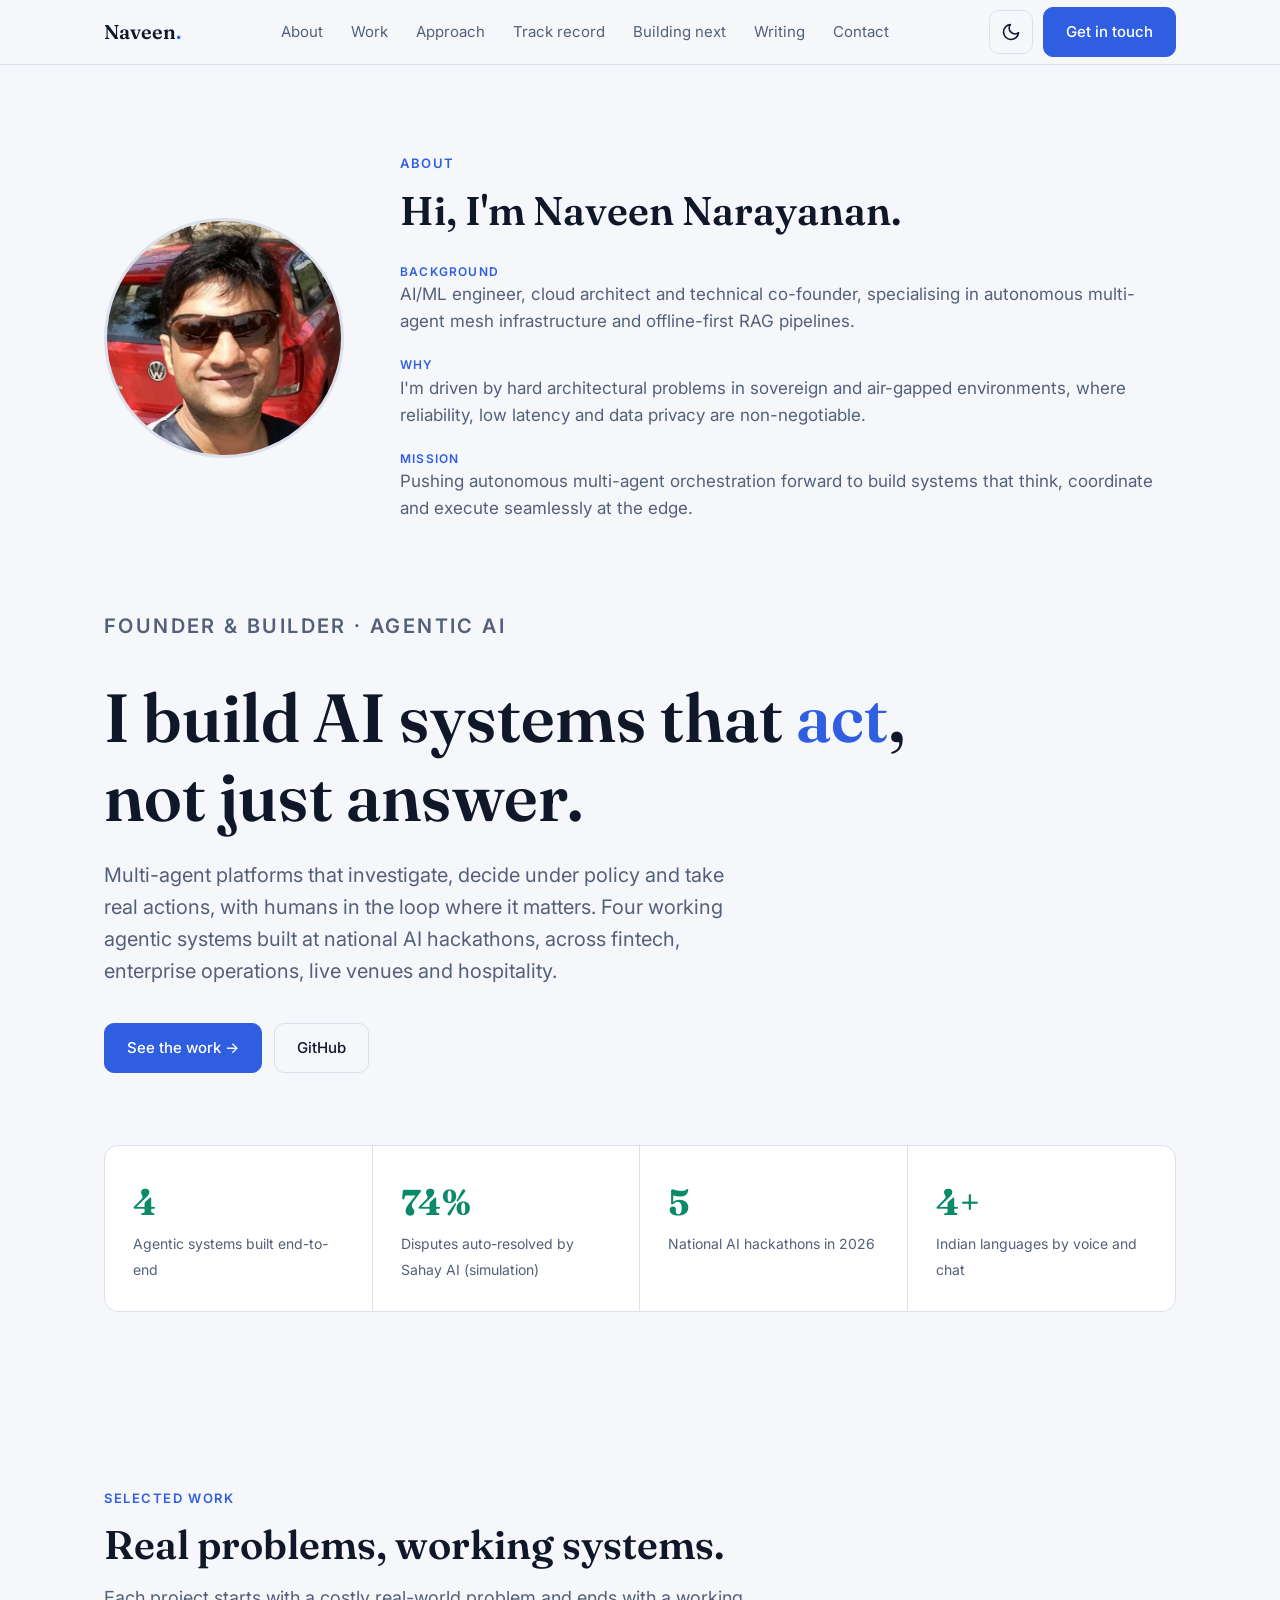
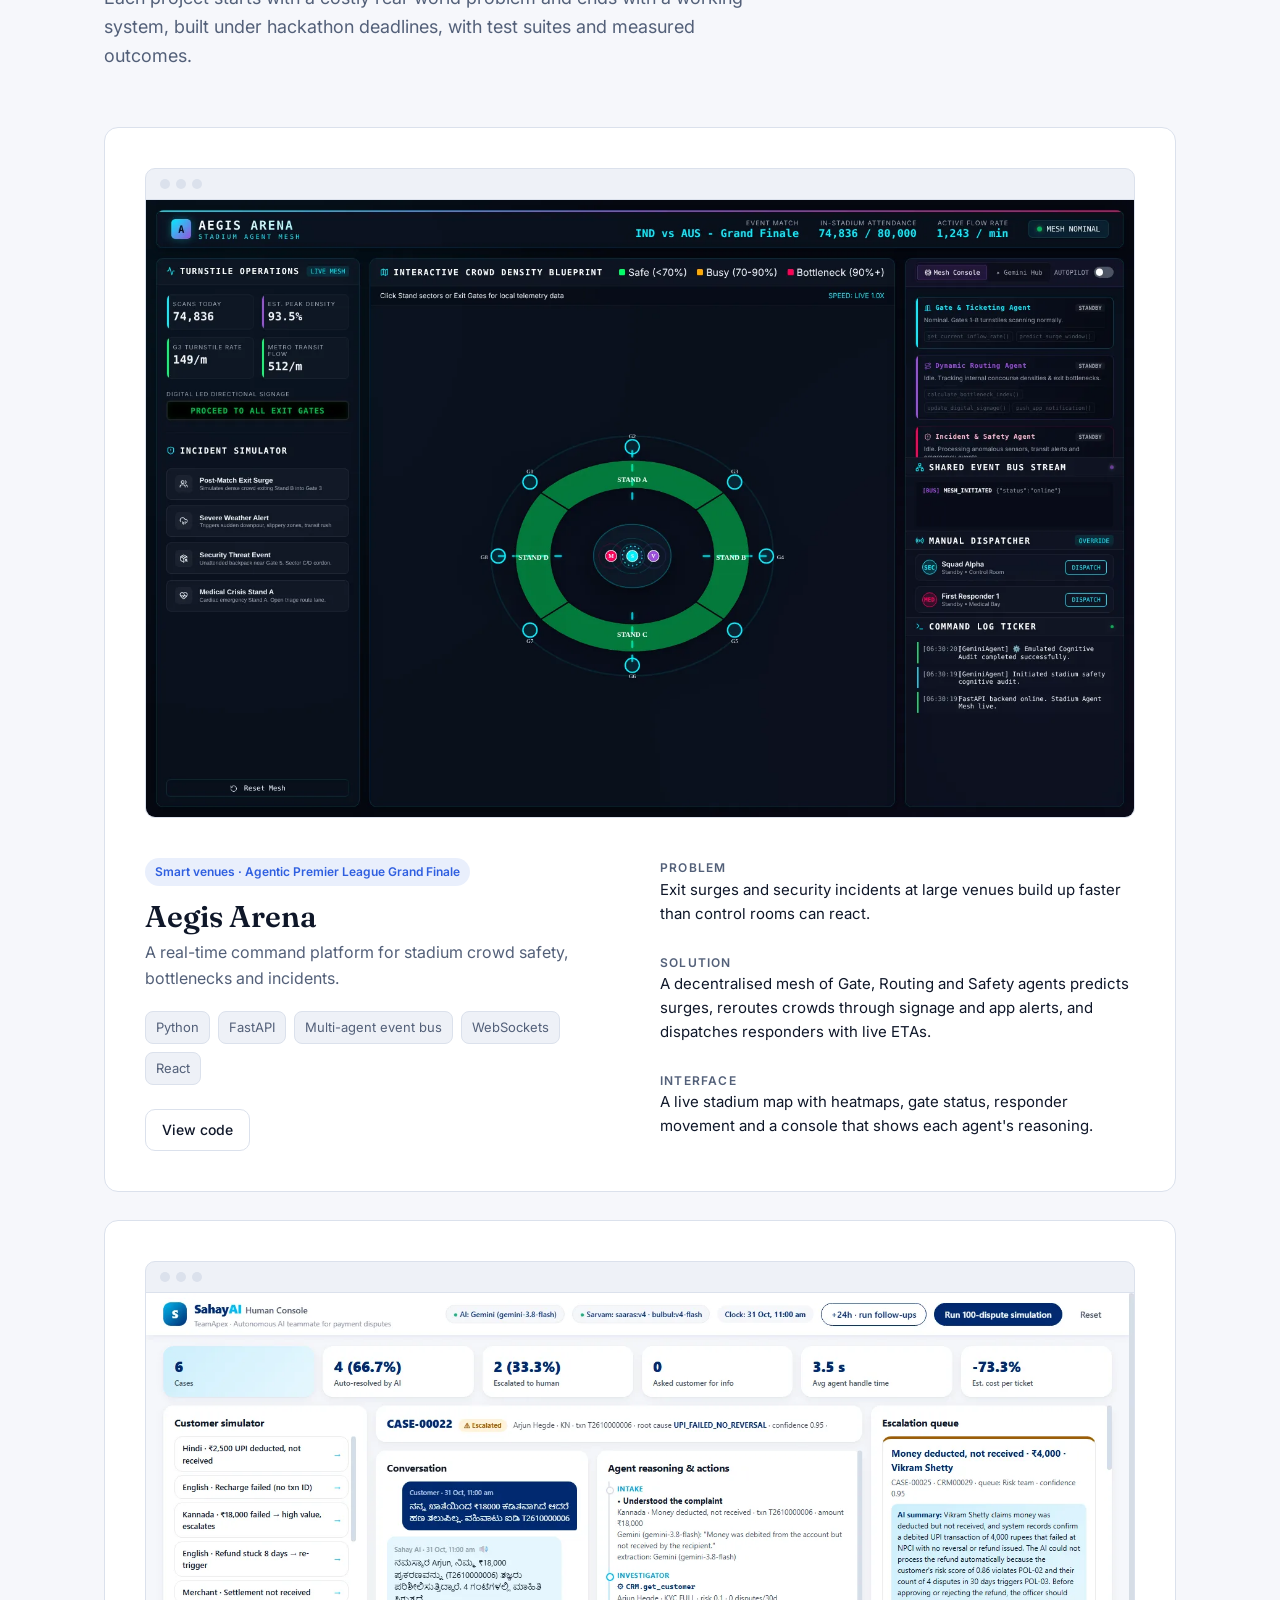
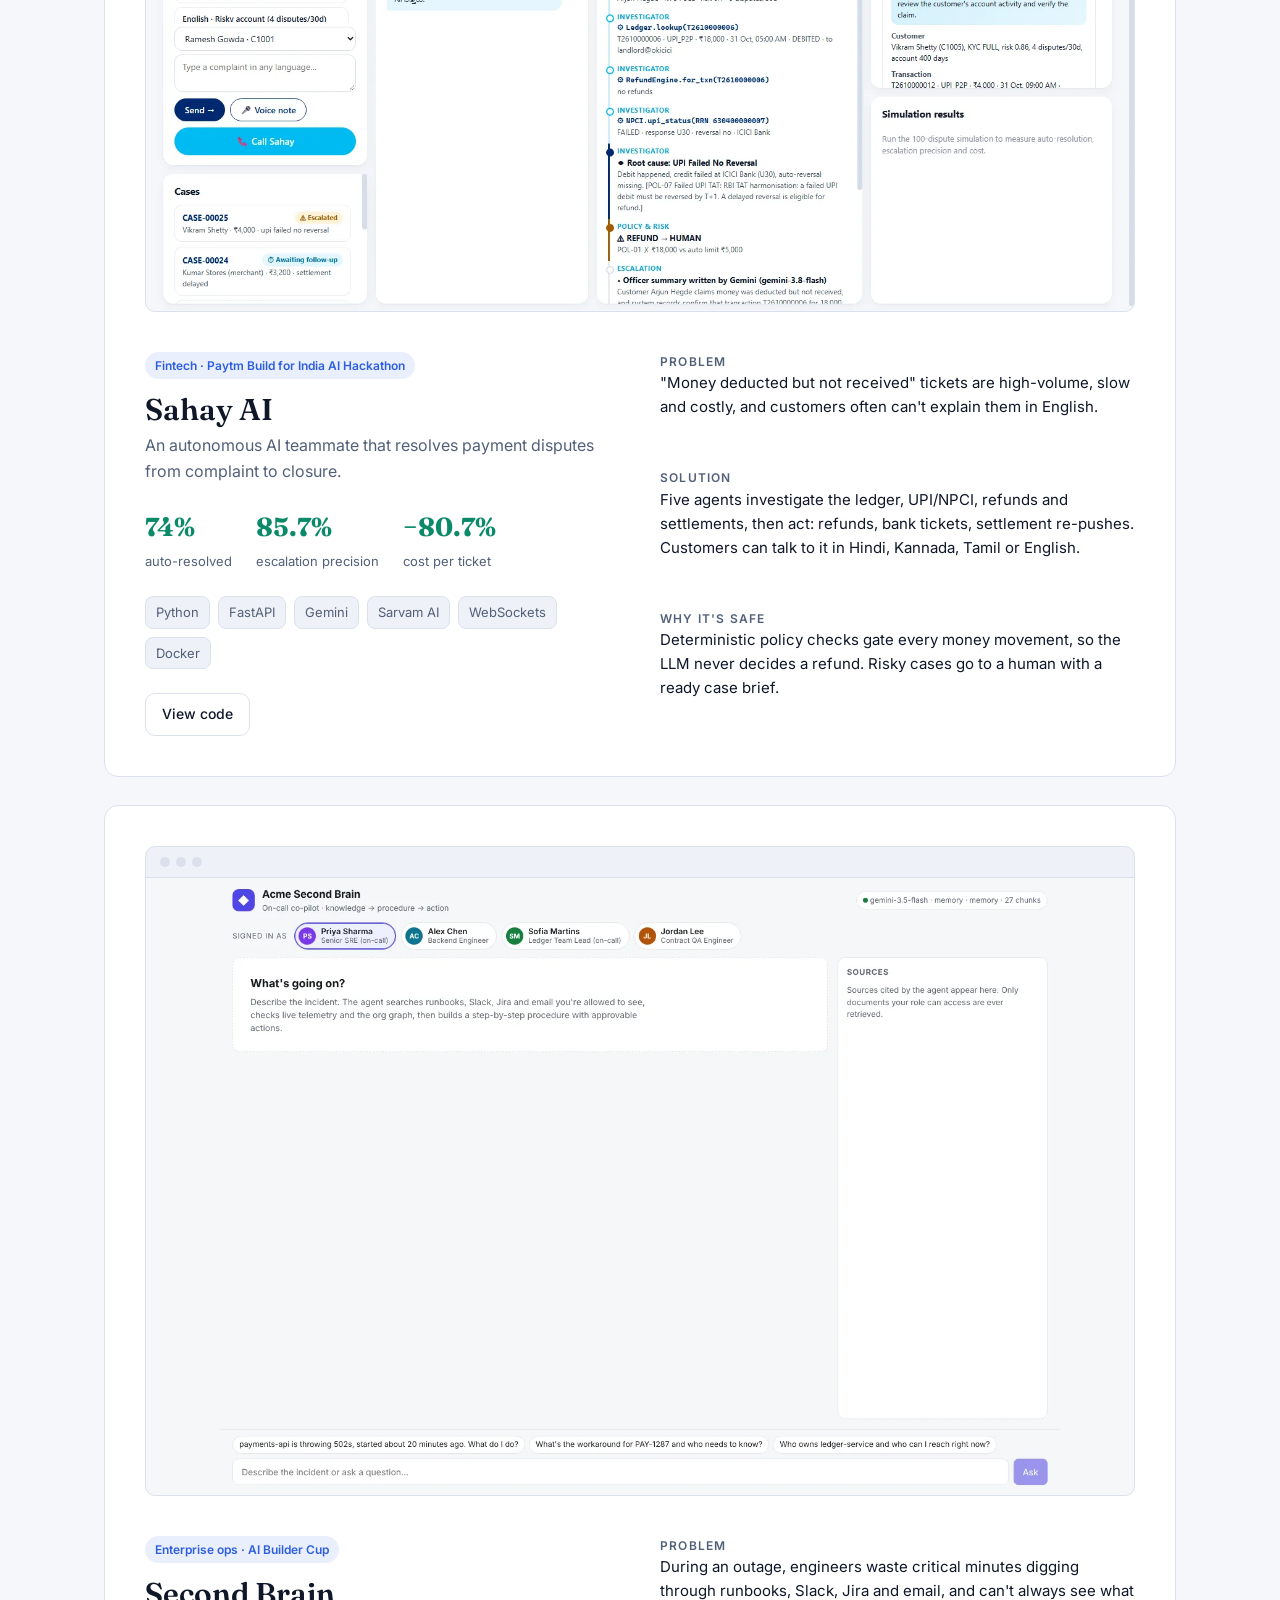
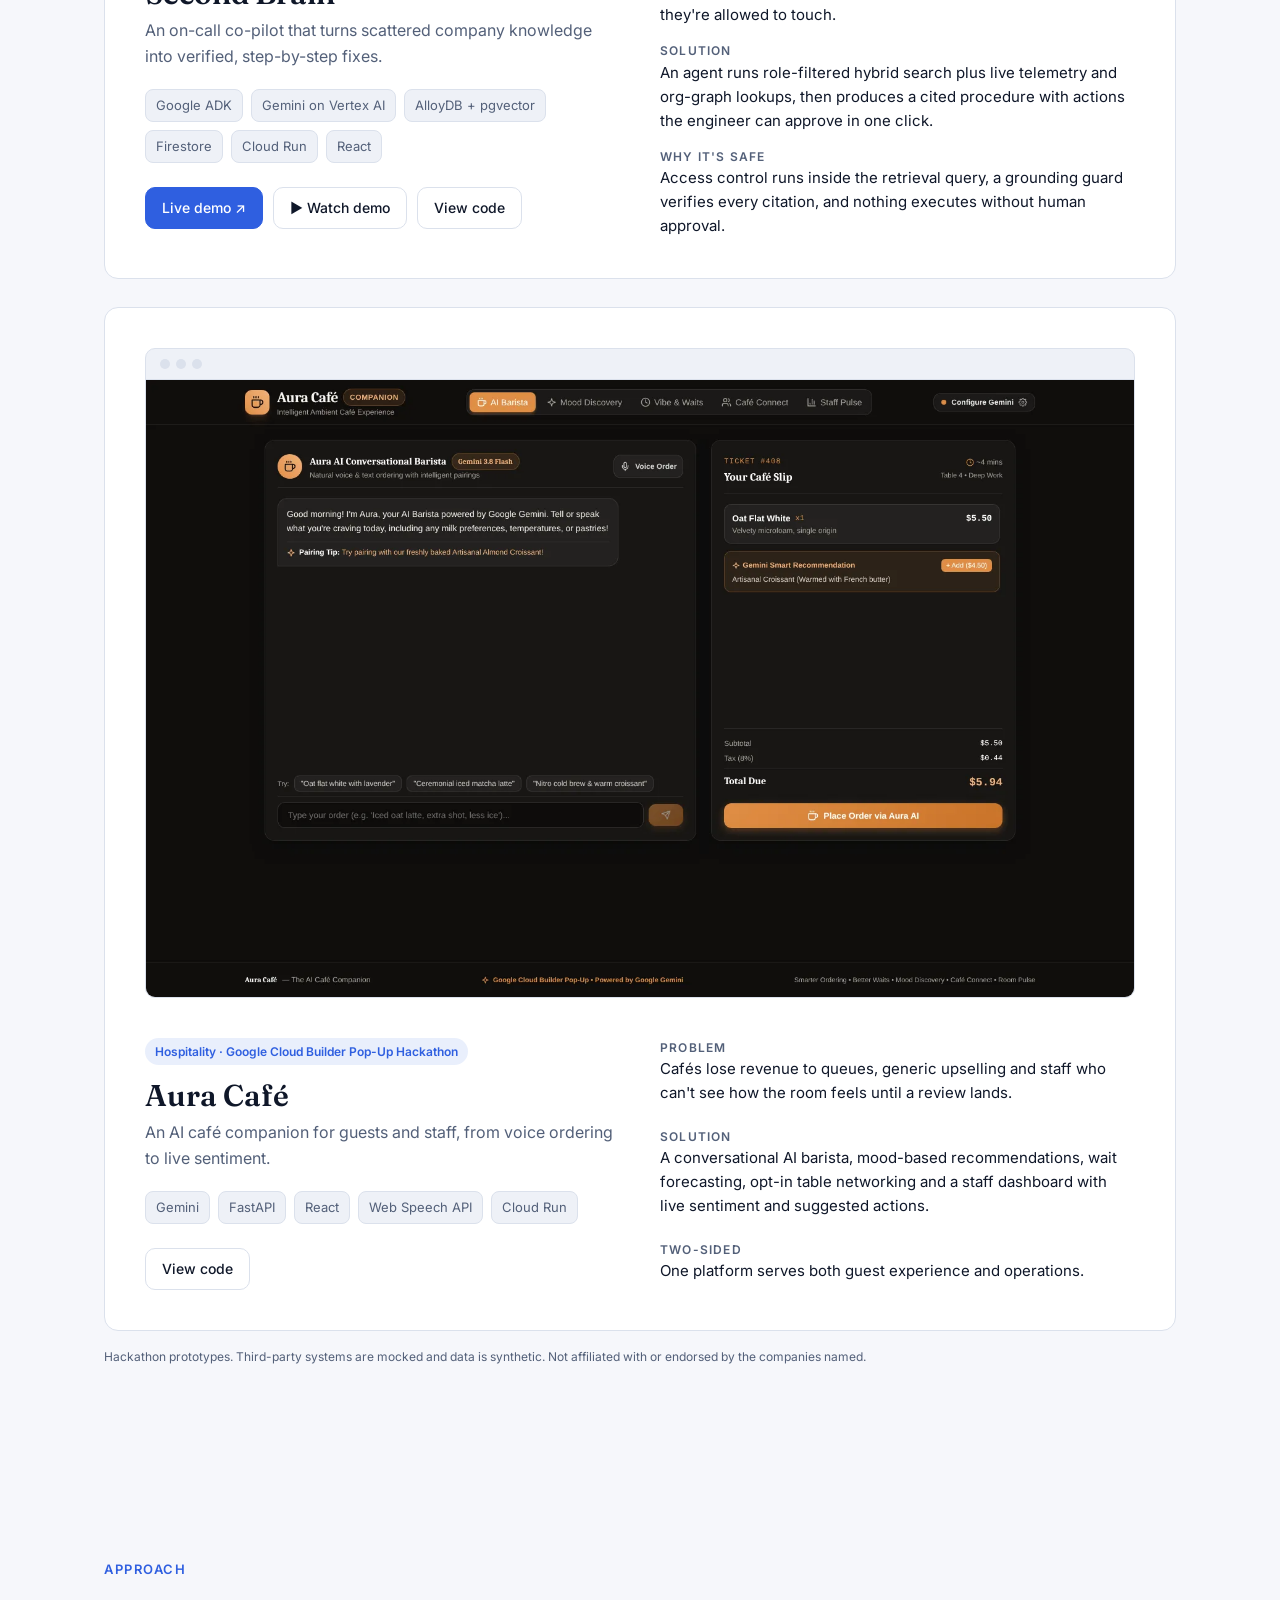
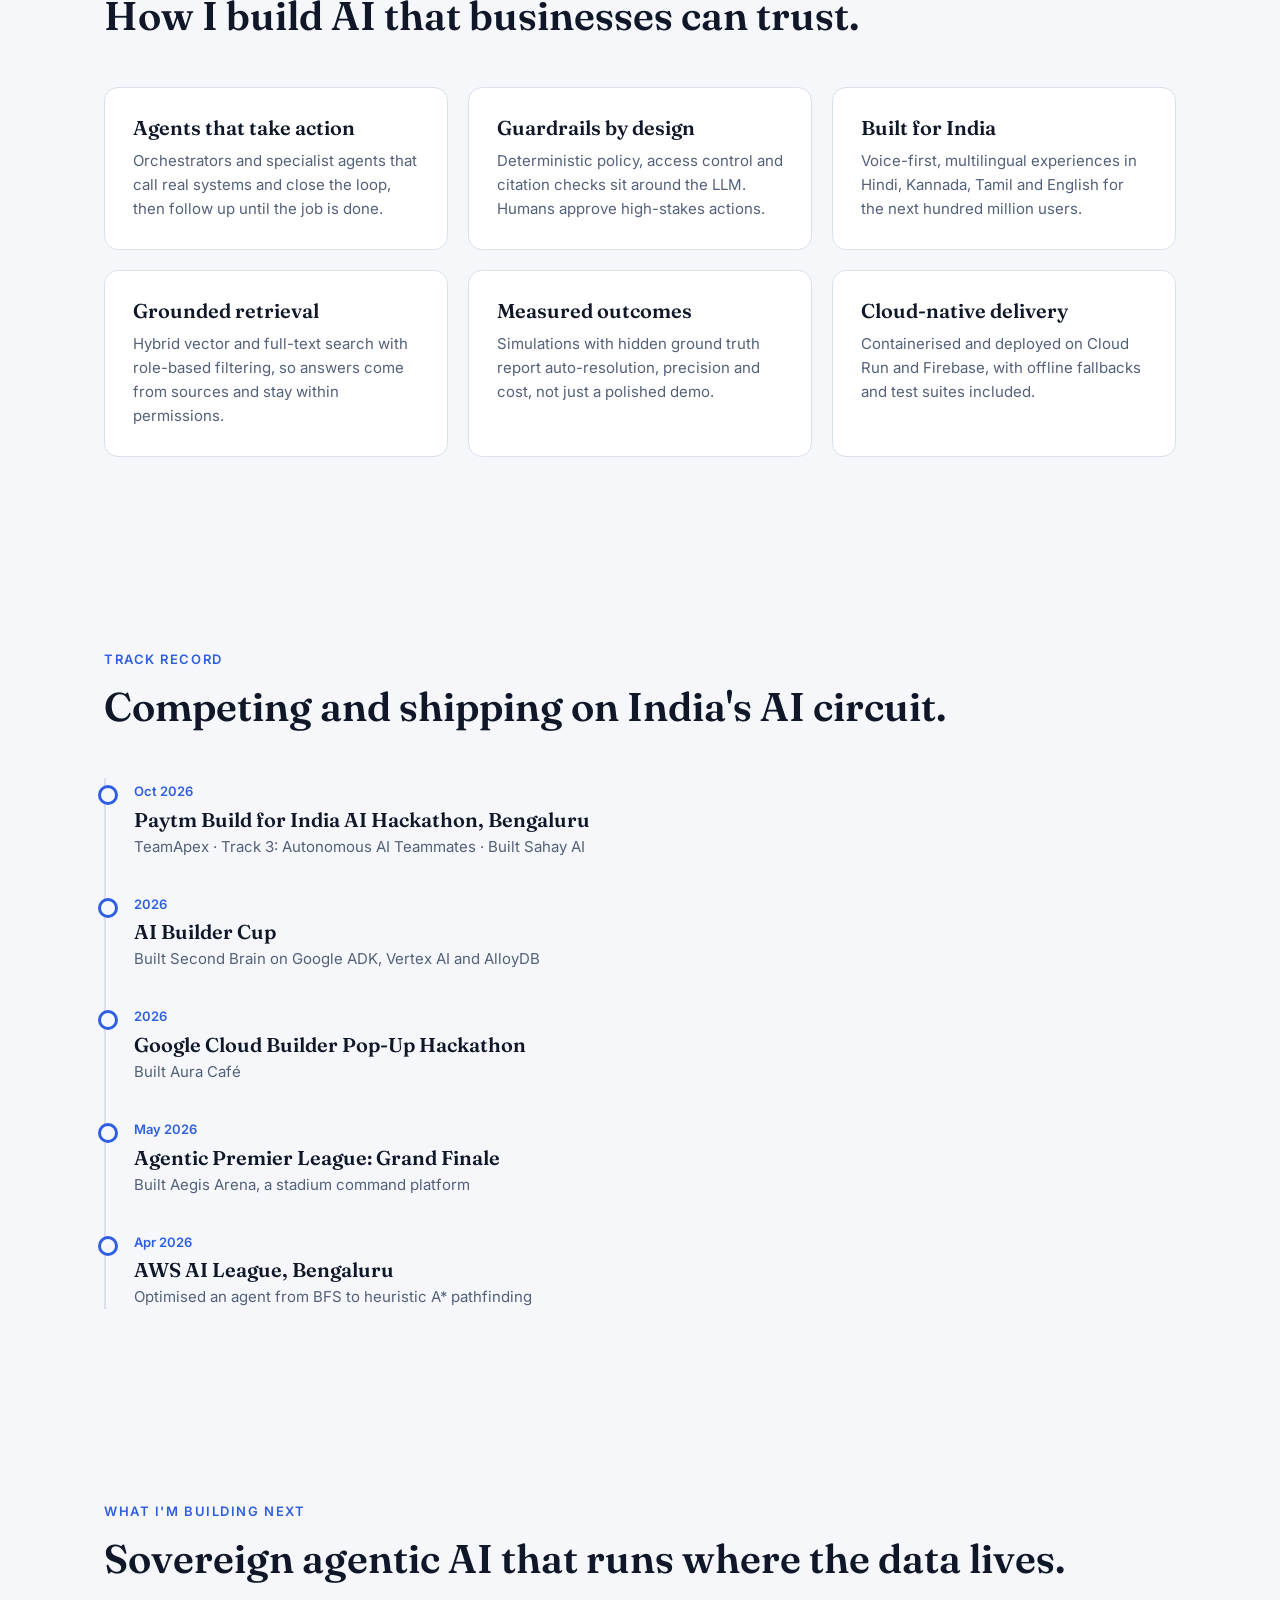
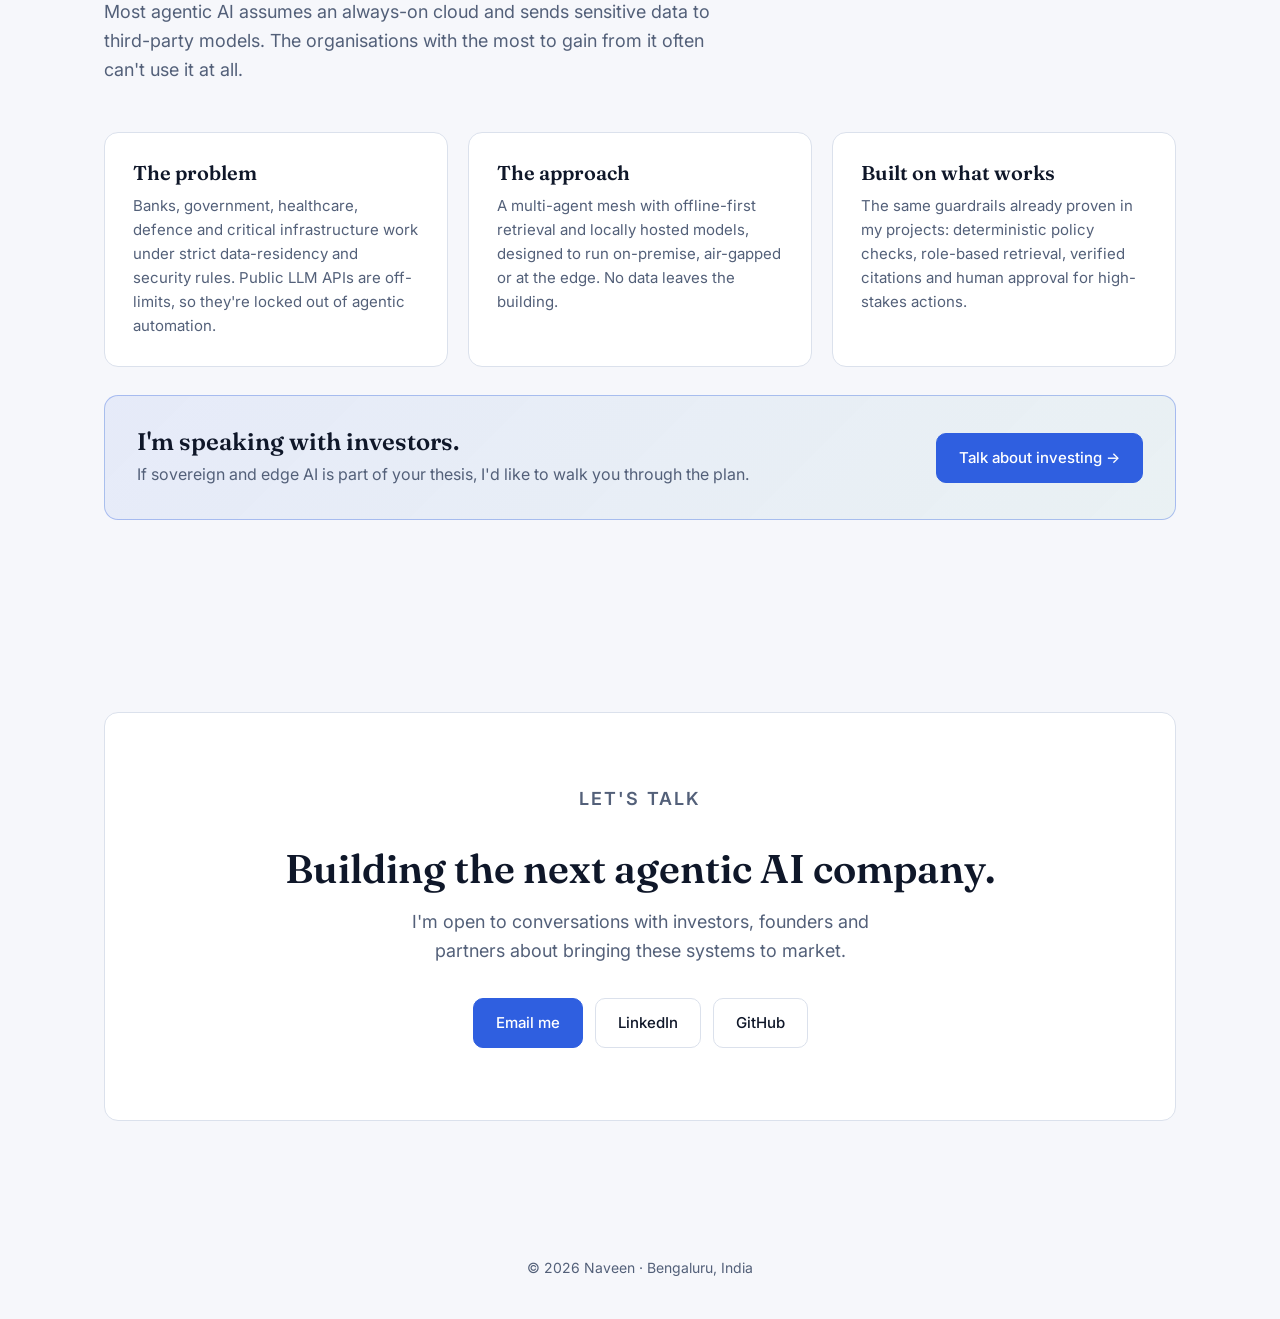
==== commit b44bf123: "Add dark/light theme toggle - Light theme tokens; hard-coded colours moved to CSS variables - Toggle" ====
--- a/index.html
+++ b/index.html
@@ -3,6 +3,7 @@
 <head>
   <meta charset="UTF-8" />
   <meta name="viewport" content="width=device-width, initial-scale=1.0" />
+  <script>(function(){var t;try{t=localStorage.getItem("theme")}catch(e){}if(t!=="light"&&t!=="dark")t=matchMedia("(prefers-color-scheme: light)").matches?"light":"dark";document.documentElement.setAttribute("data-theme",t)})();</script>
 
   <!-- SEO + social preview -->
   <title>Naveen Narayanan — Agentic AI Builder</title>
@@ -42,6 +43,7 @@
         <a href="#contact">Contact</a>
       </div>
       <div class="nav-right">
+        <button class="theme-btn" aria-label="Switch to light theme" title="Toggle dark/light theme"><svg class="sun" viewBox="0 0 24 24" fill="none" stroke="currentColor" stroke-width="2" stroke-linecap="round" aria-hidden="true"><circle cx="12" cy="12" r="4"/><path d="M12 2v2M12 20v2M4.9 4.9l1.4 1.4M17.7 17.7l1.4 1.4M2 12h2M20 12h2M4.9 19.1l1.4-1.4M17.7 6.3l1.4-1.4"/></svg><svg class="moon" viewBox="0 0 24 24" fill="none" stroke="currentColor" stroke-width="2" stroke-linecap="round" stroke-linejoin="round" aria-hidden="true"><path d="M21 12.8A9 9 0 1 1 11.2 3a7 7 0 0 0 9.8 9.8z"/></svg></button>
         <a href="#contact" class="btn btn-primary">Get in touch</a>
         <button class="menu-btn" aria-label="Open menu" aria-expanded="false" aria-controls="nav-links">☰</button>
       </div>
--- a/css/site.css
+++ b/css/site.css
@@ -9,9 +9,38 @@
   --muted: #97a3ba;
   --accent: #5b8cff;      /* primary blue */
   --accent-2: #36d3a8;    /* success green for metrics */
+  --accent-hover: #4677f0;
+  --border-hover: #3a4a70;
+  --nav-bg: rgba(11, 15, 23, .85);
+  --tag-bg: rgba(91, 140, 255, .12);
+  --ask-border: rgba(91, 140, 255, .45);
+  --ask-bg: linear-gradient(135deg, rgba(91, 140, 255, .14), rgba(54, 211, 168, .06));
+  --article-text: #c9d1e0;
   --radius: 14px;
   --max: 1120px;
-}
+  color-scheme: dark;
+}
+
+/* Light theme: set by js/site.js as <html data-theme="light"> */
+:root[data-theme="light"] {
+  --bg: #f6f7fb;
+  --surface: #ffffff;
+  --surface-2: #eef1f7;
+  --border: #dbe1ec;
+  --text: #0f1729;
+  --muted: #536079;
+  --accent: #2f5fe0;
+  --accent-2: #0b8a69;
+  --accent-hover: #244fc4;
+  --border-hover: #aab6cf;
+  --nav-bg: rgba(246, 247, 251, .85);
+  --tag-bg: rgba(47, 95, 224, .1);
+  --ask-border: rgba(47, 95, 224, .35);
+  --ask-bg: linear-gradient(135deg, rgba(47, 95, 224, .08), rgba(11, 138, 105, .05));
+  --article-text: #2b3548;
+  color-scheme: light;
+}
+body { transition: background-color .25s, color .25s; }
 
 /* ============ 2. BASE ============ */
 * { box-sizing: border-box; margin: 0; padding: 0; }
@@ -37,7 +66,7 @@
 /* ============ 3. NAV ============ */
 nav {
   position: sticky; top: 0; z-index: 10;
-  background: rgba(11, 15, 23, .85); backdrop-filter: blur(10px);
+  background: var(--nav-bg); backdrop-filter: blur(10px);
   border-bottom: 1px solid var(--border);
 }
 nav .container { display: flex; align-items: center; justify-content: space-between; height: 64px; }
@@ -46,10 +75,16 @@
 .nav-links { display: flex; gap: 28px; font-size: 15px; color: var(--muted); }
 .nav-links a:hover { color: var(--text); }
 .nav-right { display: flex; align-items: center; gap: 10px; }
-.menu-btn {
+.menu-btn, .theme-btn {
   display: none; background: none; border: 1px solid var(--border); border-radius: 10px;
   color: var(--text); width: 44px; height: 44px; font-size: 20px; cursor: pointer;
 }
+.theme-btn { display: inline-flex; align-items: center; justify-content: center; }
+.menu-btn:hover, .theme-btn:hover { border-color: var(--muted); }
+.theme-btn svg { width: 20px; height: 20px; }
+.theme-btn .moon { display: none; }
+:root[data-theme="light"] .theme-btn .sun { display: none; }
+:root[data-theme="light"] .theme-btn .moon { display: block; }
 
 /* ============ 4. BUTTONS ============ */
 .btn {
@@ -58,7 +93,7 @@
   border: 1px solid var(--border); transition: all .2s;
 }
 .btn-primary { background: var(--accent); border-color: var(--accent); color: #fff; }
-.btn-primary:hover { background: #4677f0; }
+.btn-primary:hover { background: var(--accent-hover); border-color: var(--accent-hover); }
 .btn-ghost:hover { border-color: var(--muted); }
 
 /* ============ 5. HERO ============ */
@@ -87,11 +122,11 @@
   border-radius: var(--radius); padding: 40px;
   transition: border-color .2s;
 }
-.project:hover { border-color: #3a4a70; }
+.project:hover { border-color: var(--border-hover); }
 .tag {
   display: inline-block; font-size: 12px; font-weight: 600;
   padding: 4px 10px; border-radius: 999px;
-  background: rgba(91, 140, 255, .12); color: var(--accent); margin-bottom: 14px;
+  background: var(--tag-bg); color: var(--accent); margin-bottom: 14px;
 }
 .project h3 { font-size: 30px; margin-bottom: 6px; }
 .project .sub { color: var(--muted); margin-bottom: 20px; }
@@ -154,8 +189,8 @@
 .ask {
   display: flex; align-items: center; justify-content: space-between; gap: 24px; flex-wrap: wrap;
   margin-top: 28px; padding: 32px; border-radius: var(--radius);
-  border: 1px solid rgba(91, 140, 255, .45);
-  background: linear-gradient(135deg, rgba(91, 140, 255, .14), rgba(54, 211, 168, .06));
+  border: 1px solid var(--ask-border);
+  background: var(--ask-bg);
 }
 .ask h3 { font-size: 24px; margin-bottom: 6px; }
 .ask p { color: var(--muted); }
@@ -168,7 +203,7 @@
   display: block; background: var(--surface); border: 1px solid var(--border);
   border-radius: var(--radius); padding: 28px; transition: border-color .2s;
 }
-.post-card:hover { border-color: #3a4a70; }
+.post-card:hover { border-color: var(--border-hover); }
 .post-card time, .post-meta { font-size: 13px; color: var(--accent); font-weight: 600; }
 .post-card h2 { font-size: 24px; margin: 6px 0 8px; }
 .post-card p { color: var(--muted); font-size: 15px; }
@@ -179,7 +214,7 @@
 .article .lede { font-size: 20px; color: var(--muted); margin-bottom: 40px; }
 .article h2 { font-size: 28px; margin: 44px 0 14px; }
 .article h3 { font-size: 21px; margin: 32px 0 10px; }
-.article p, .article li { font-size: 18px; color: #c9d1e0; margin-bottom: 18px; }
+.article p, .article li { font-size: 18px; color: var(--article-text); margin-bottom: 18px; }
 .article ul, .article ol { padding-left: 24px; }
 .article a { color: var(--accent); text-decoration: underline; text-underline-offset: 3px; }
 .article blockquote { border-left: 3px solid var(--accent); padding-left: 20px; color: var(--muted); margin: 24px 0; }
@@ -221,4 +256,10 @@
   #about { padding-top: 56px; }
   #about + .hero { padding-top: 64px; }
   section { padding: 72px 0; }
-}
+  .nav-right { gap: 8px; }
+  .nav-right .btn-primary { padding: 10px 14px; font-size: 14px; }
+}
+/* Very narrow phones: Contact is still in the menu, so drop the nav button to fit */
+@media (max-width: 400px) {
+  .nav-right .btn-primary { display: none; }
+}
